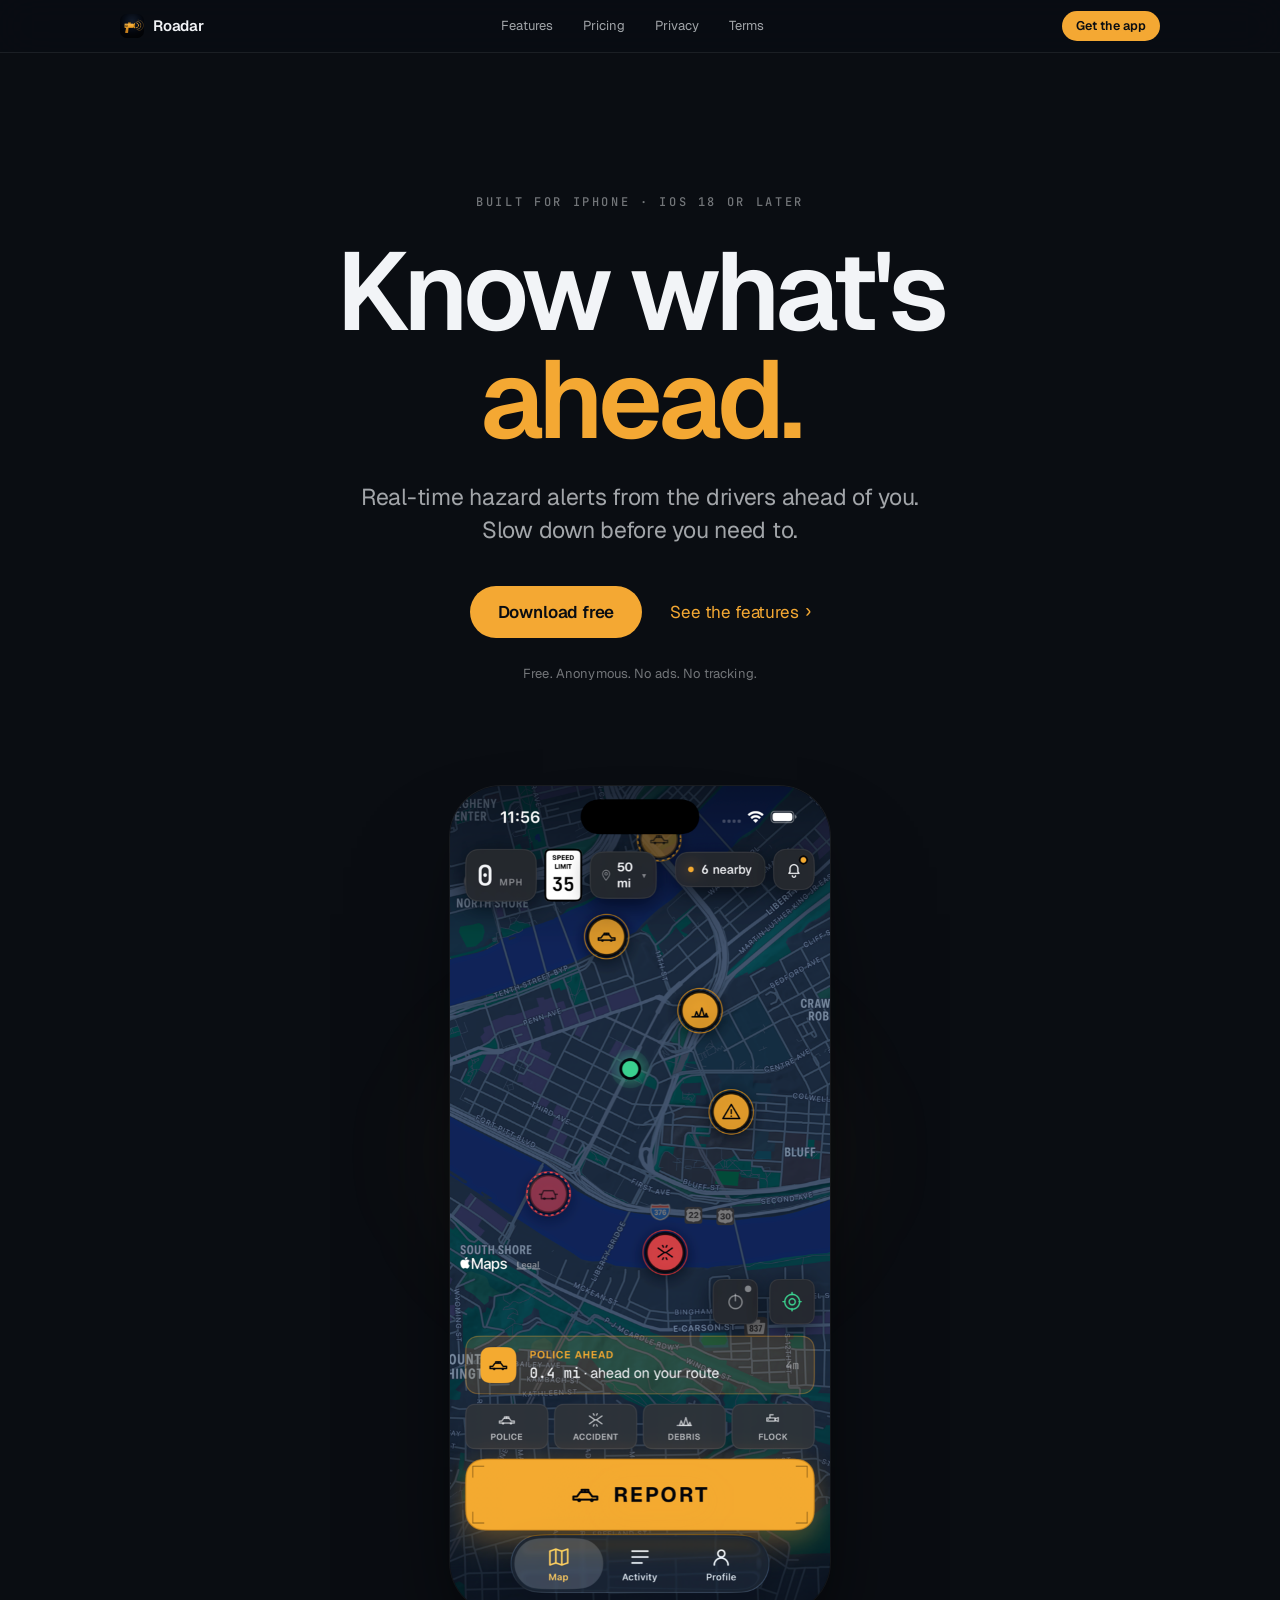
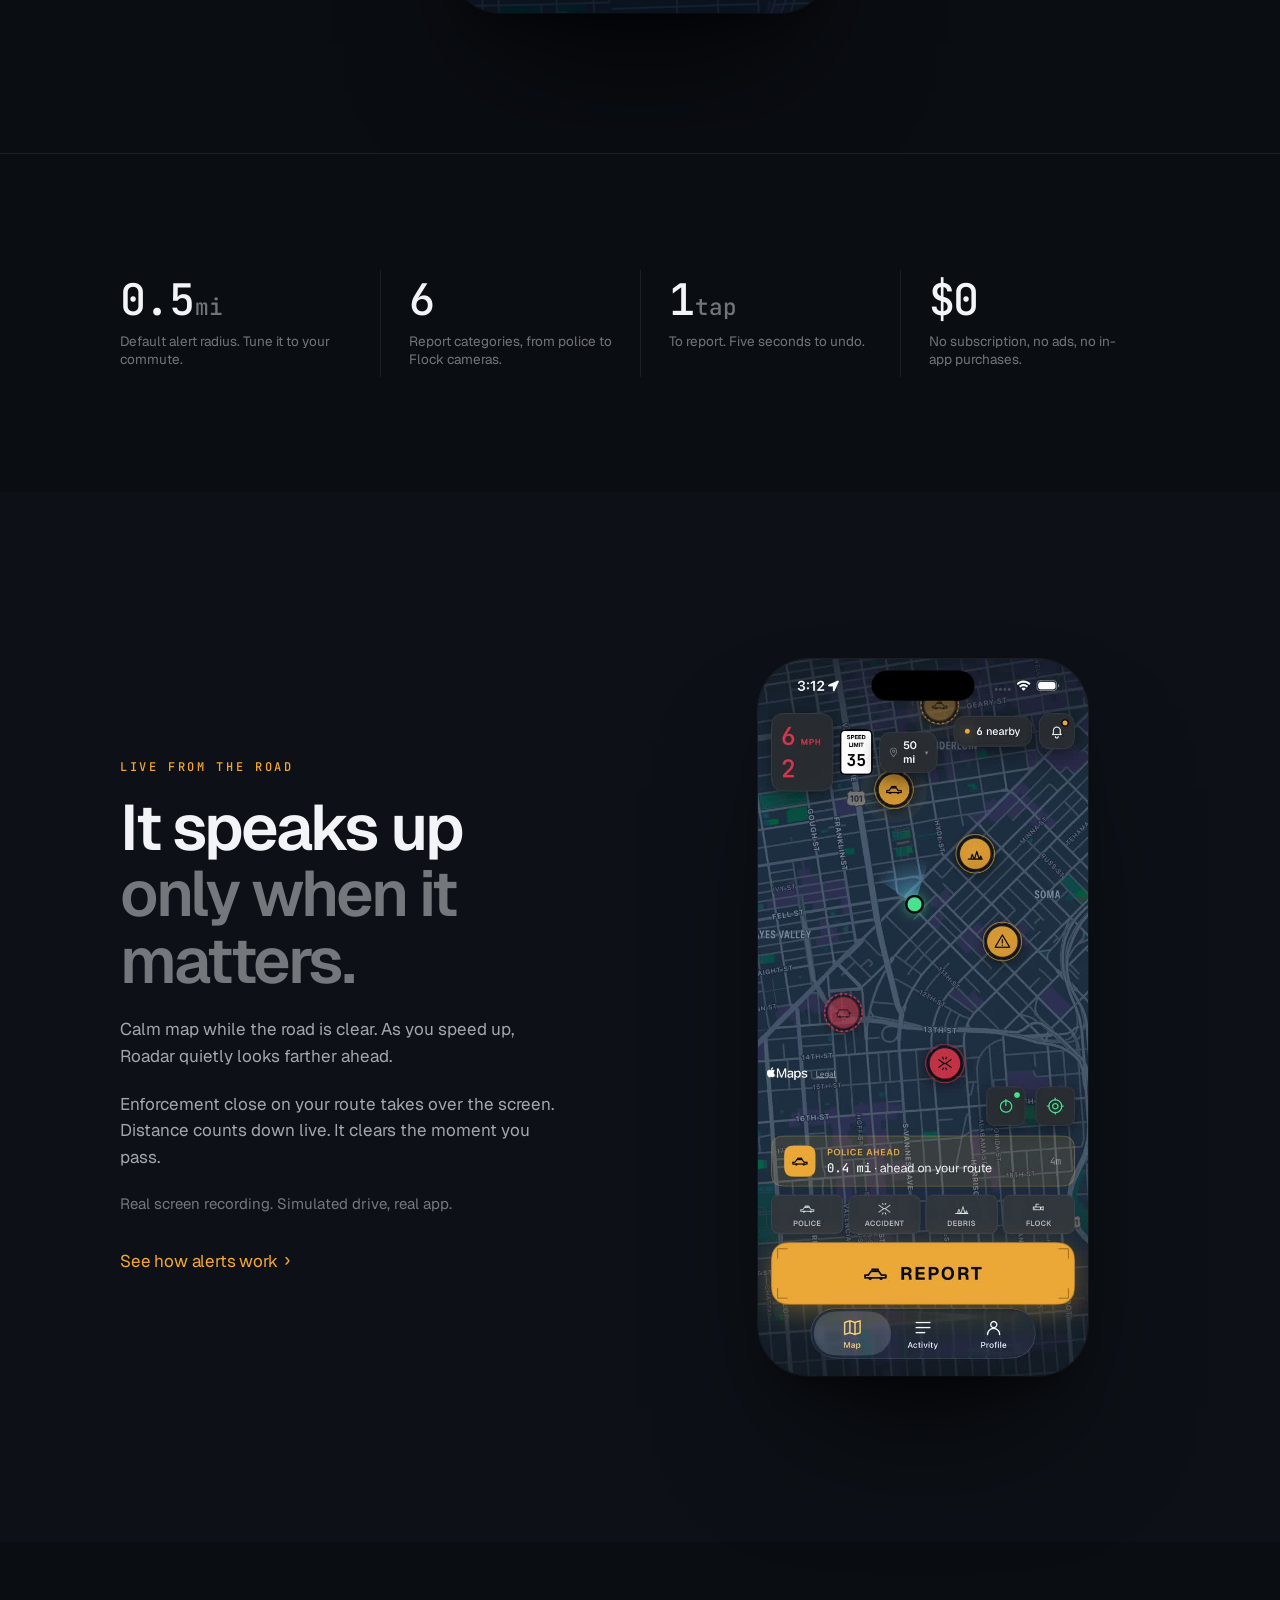
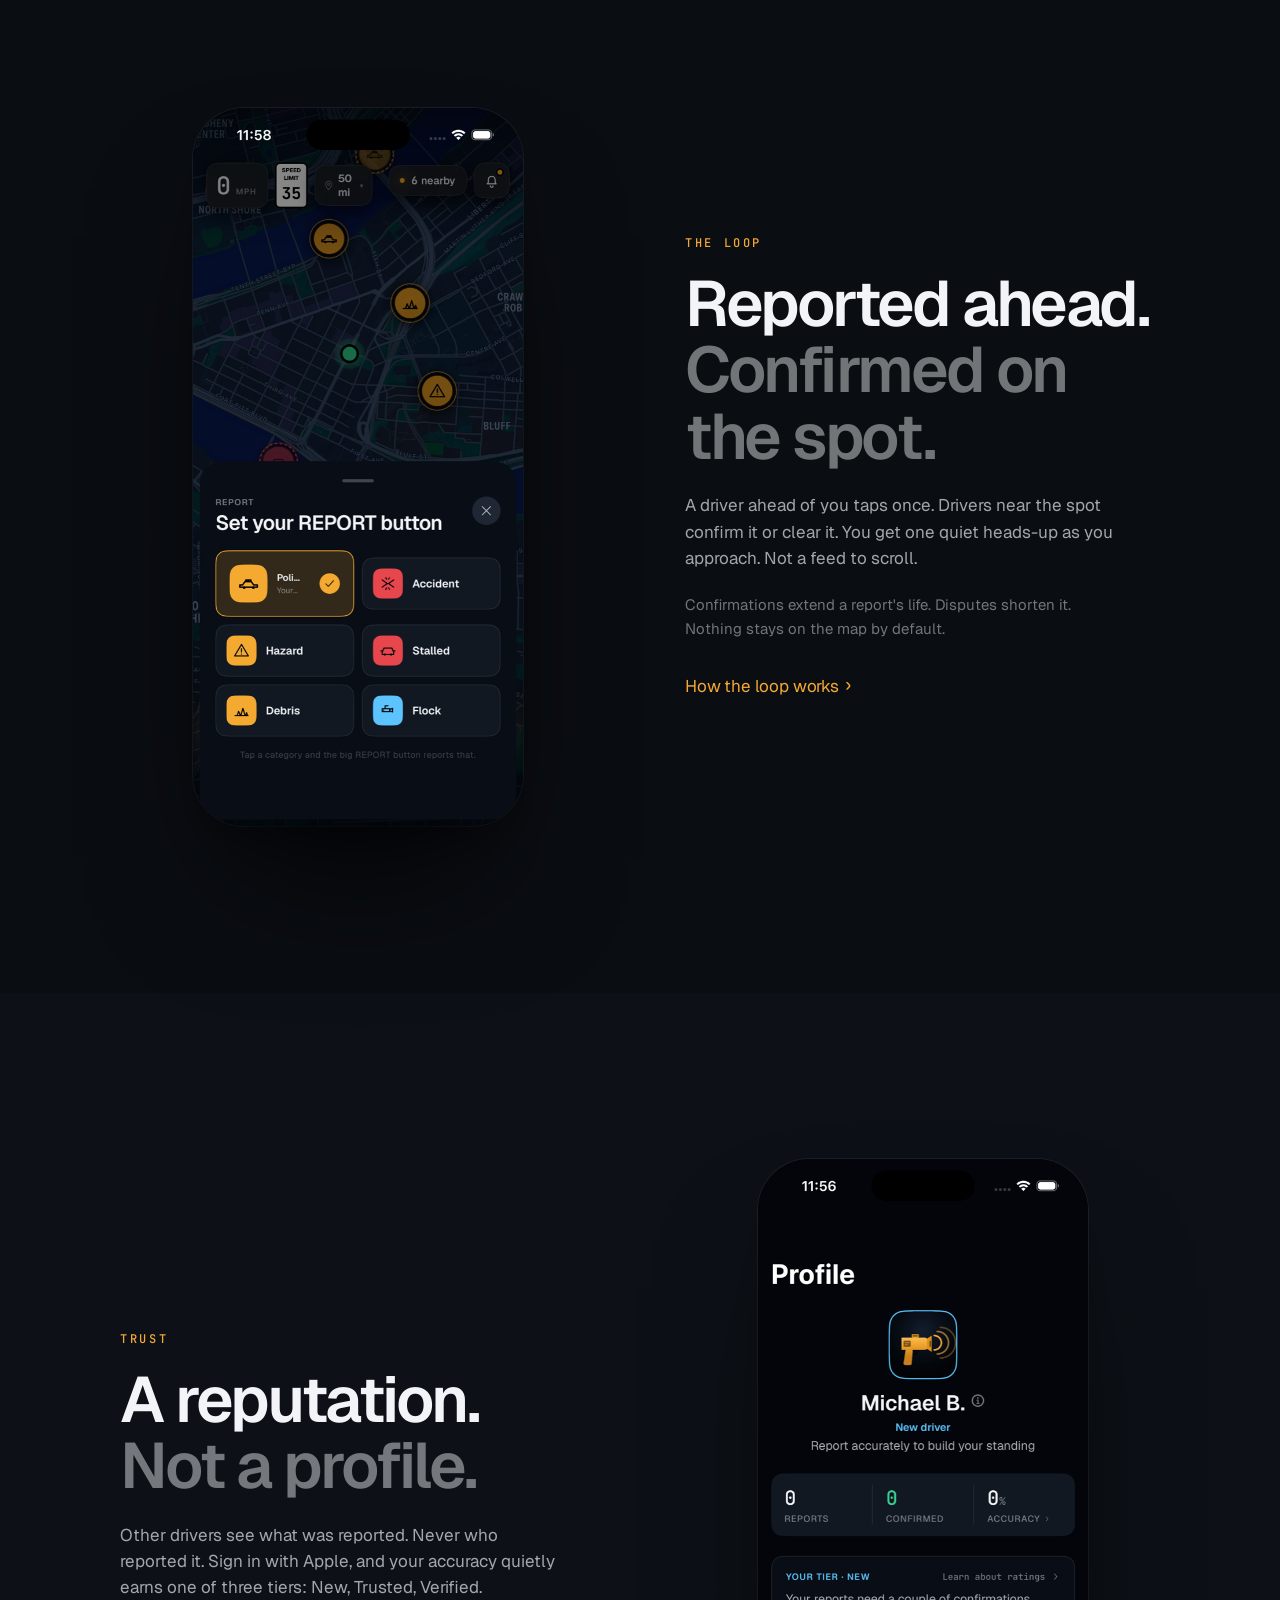
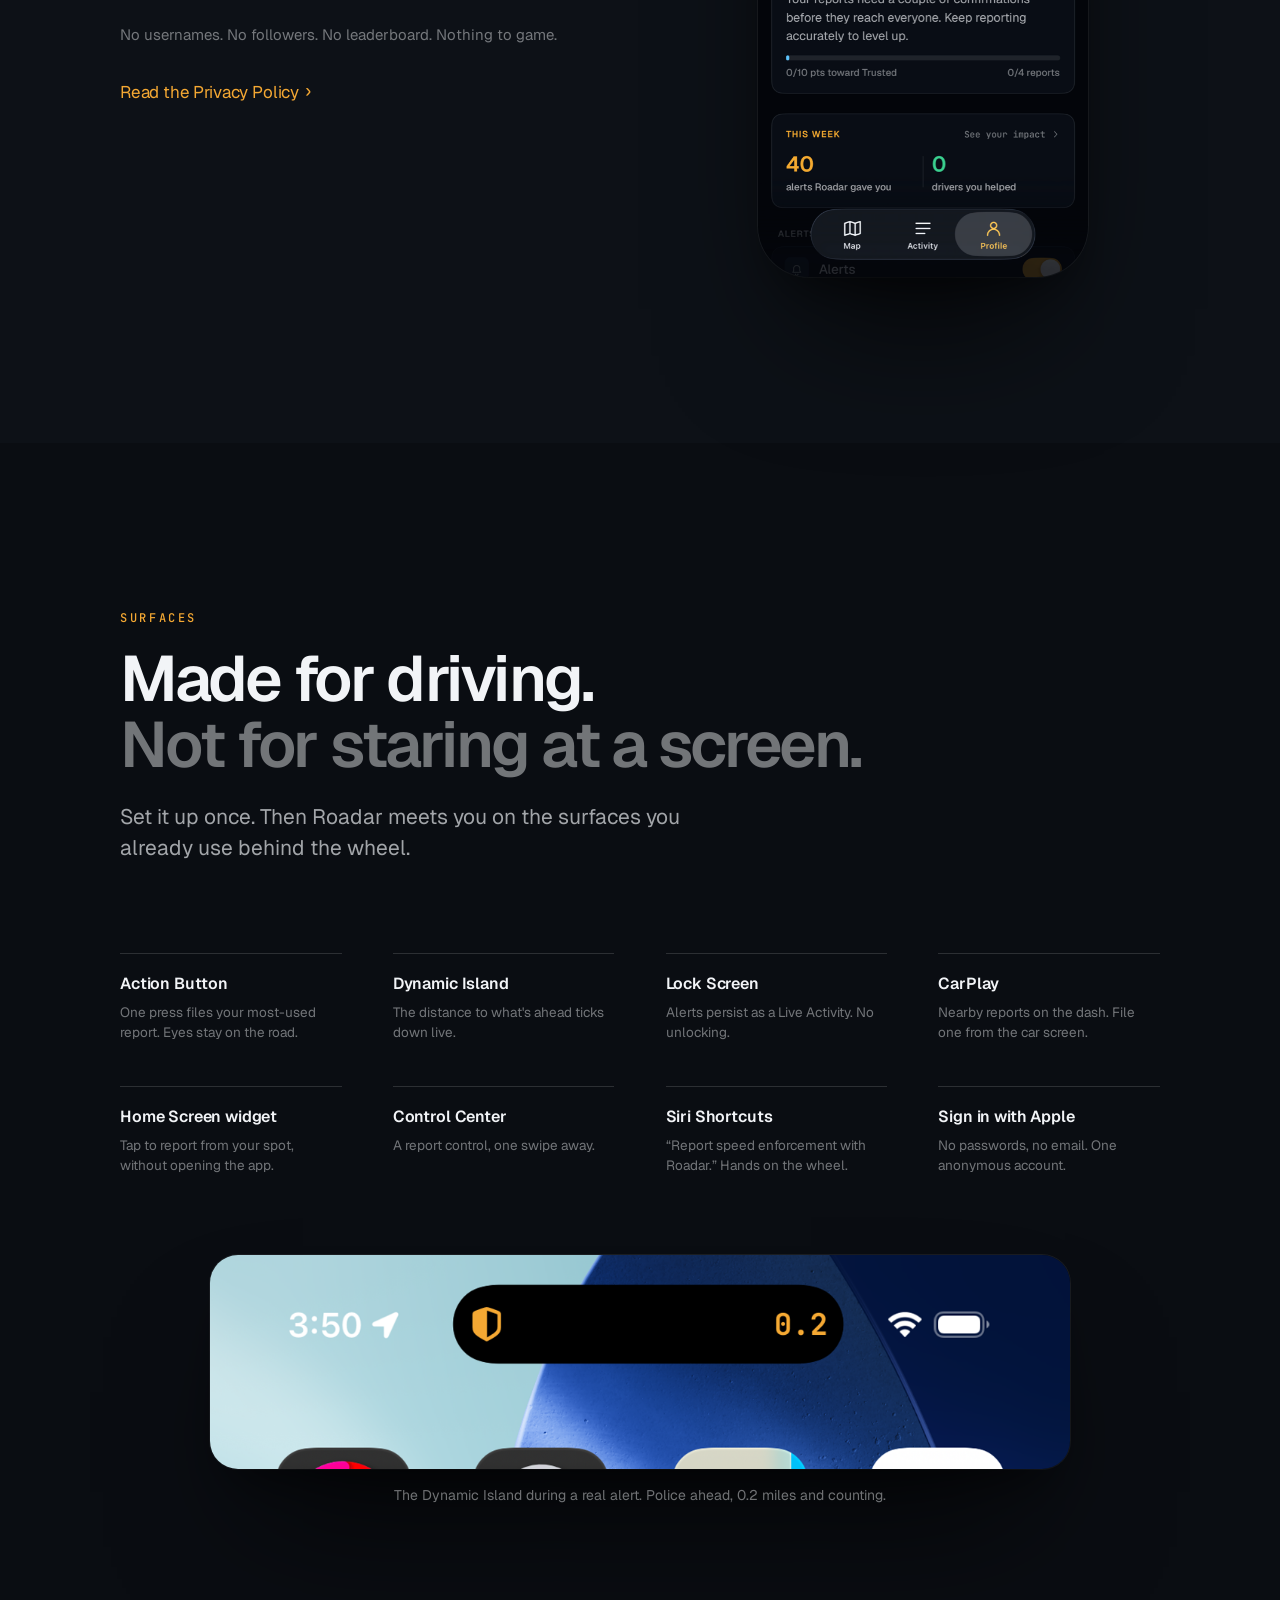
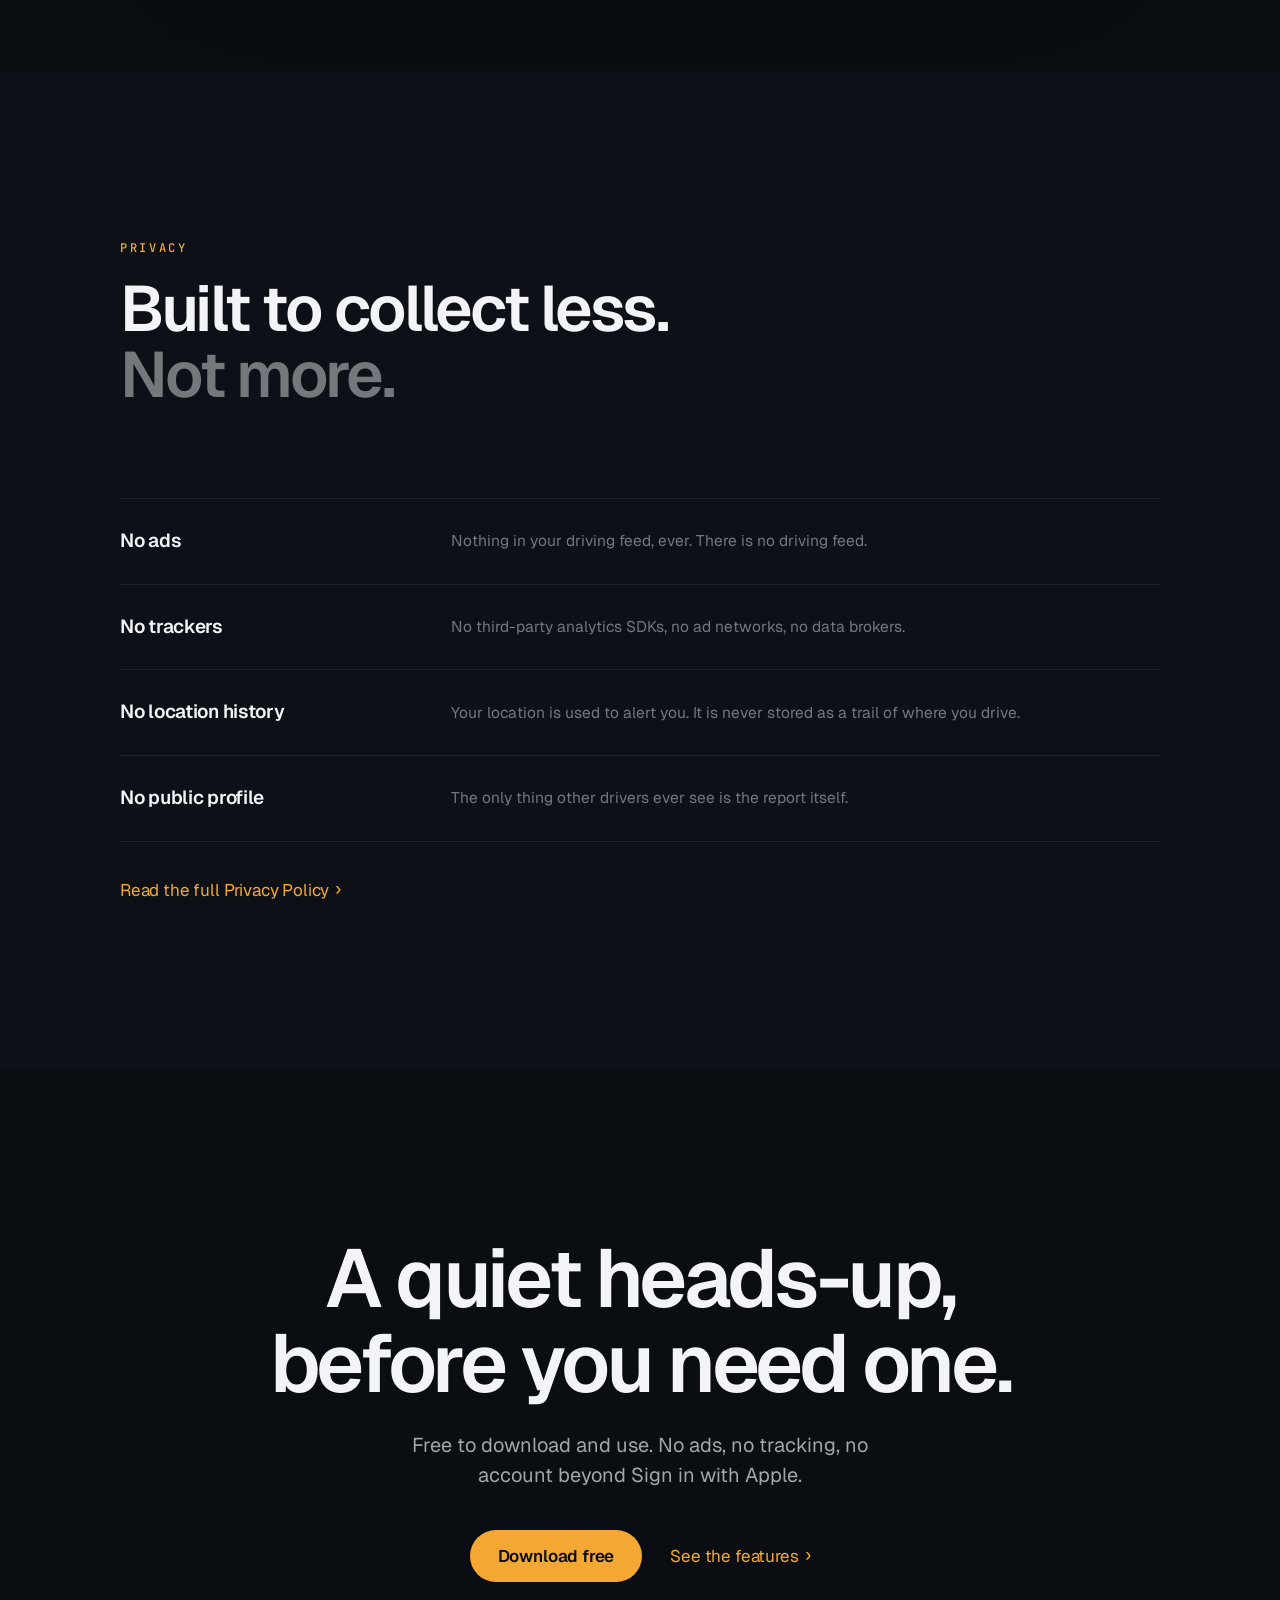
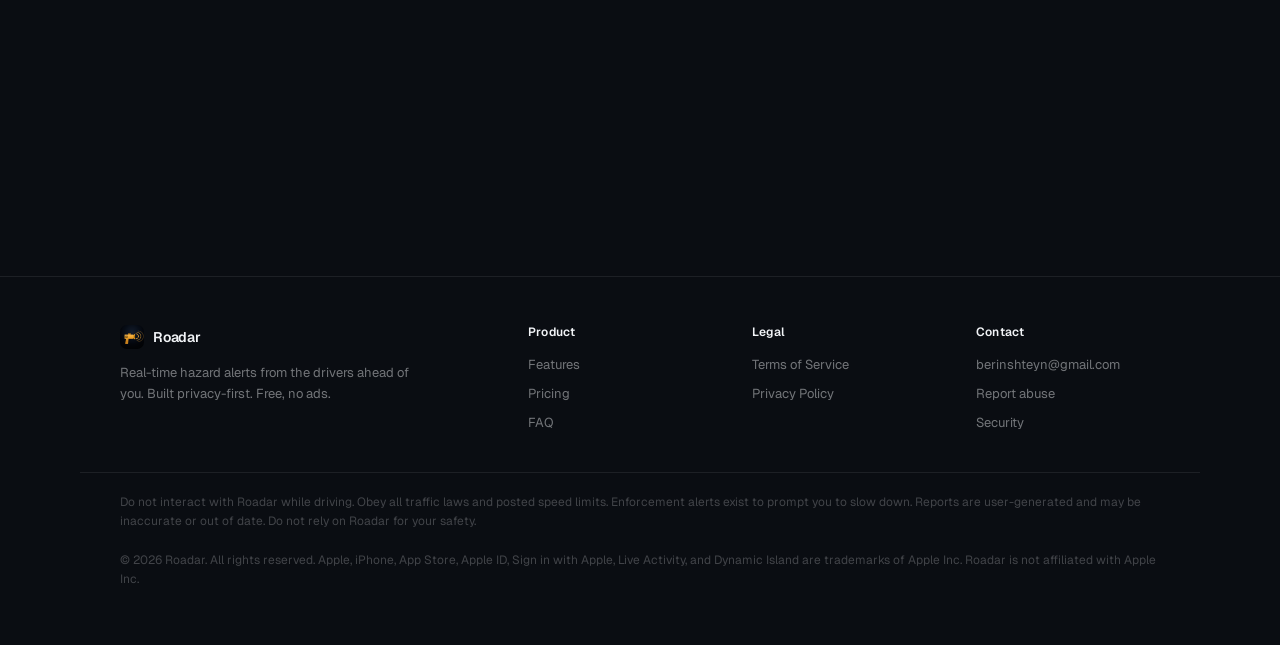
==== index.html @ 7a5b9b89 "Cache-bust stylesheet on deploy" ====
<!DOCTYPE html>
<html lang="en">
<head>
<meta charset="UTF-8">
<meta name="viewport" content="width=device-width, initial-scale=1, viewport-fit=cover">
<meta name="theme-color" content="#0A0D12">
<meta name="description" content="Roadar. Real-time hazard alerts from the drivers ahead of you - police, accidents, hazards, and Flock cameras. Free, anonymous, ad-free. Built for iPhone.">
<meta property="og:title" content="Roadar. Know what's ahead.">
<meta property="og:description" content="Free, real-time hazard alerts from the drivers ahead of you.">
<meta property="og:type" content="website">
<title>Roadar. Know what's ahead.</title>

<link rel="icon" type="image/png" href="images/app-icon.png">
<link rel="preconnect" href="https://fonts.googleapis.com">
<link rel="preconnect" href="https://fonts.gstatic.com" crossorigin>
<link href="https://fonts.googleapis.com/css2?family=Geist:wght@400;500;600;700&family=JetBrains+Mono:wght@400;500;600&display=swap" rel="stylesheet">
<link rel="stylesheet" href="styles.css?v=3">
<script src="app.js"></script>
</head>
<body>

<!-- ===== Nav ===== -->
<nav class="nav" aria-label="Primary">
  <div class="nav-inner">
    <a href="index.html" class="brand" aria-label="Roadar home">
      <span class="brand-mark" aria-hidden="true">
        <img src="images/app-icon.png" alt="Roadar" class="brand-img">
      </span>
      <span class="brand-name">Roadar</span>
    </a>
    <ul class="nav-mid">
      <li><a href="features.html">Features</a></li>
      <li><a href="pricing.html">Pricing</a></li>
      <li><a href="privacy.html">Privacy</a></li>
      <li><a href="terms.html">Terms</a></li>
    </ul>
    <a class="nav-cta" href="pricing.html">Get the app</a>
  </div>
</nav>

<!-- ===== Hero ===== -->
<header class="hero">
  <div class="container">
    <p class="hero-eyebrow">Built for iPhone &middot; iOS 18 or later</p>
    <h1>Know what's<br><span class="accent">ahead.</span></h1>
    <p class="lead">Real-time hazard alerts from the drivers ahead of you. Slow down before you need to.</p>
    <div class="hero-cta">
      <a class="btn btn-primary" href="pricing.html">Download free</a>
      <a class="link-more" href="features.html">See the features</a>
    </div>
    <p class="hero-foot">Free. Anonymous. No ads. No tracking.</p>
  </div>

  <div class="hero-stage">
    <figure class="shot-frame fade-up" style="margin: 0;">
      <img src="images/shot-map.png" width="570" height="1240" alt="Roadar map with live police, accident, debris, and Flock-camera alerts and the REPORT button" fetchpriority="high">
    </figure>
  </div>
</header>

<hr class="hairline">

<!-- ===== Numbers ===== -->
<section class="tile-tight">
  <div class="container">
    <div class="stats fade-up">
      <div class="stat">
        <div class="value">0.5<span class="unit">mi</span></div>
        <div class="label">Default alert radius. Tune it to your commute.</div>
      </div>
      <div class="stat">
        <div class="value">6</div>
        <div class="label">Report categories, from police to Flock cameras.</div>
      </div>
      <div class="stat">
        <div class="value">1<span class="unit">tap</span></div>
        <div class="label">To report. Five seconds to undo.</div>
      </div>
      <div class="stat">
        <div class="value">$0</div>
        <div class="label">No subscription, no ads, no in-app purchases.</div>
      </div>
    </div>
  </div>
</section>

<!-- ===== The takeover, live ===== -->
<section class="tile tile-alt">
  <div class="container">
    <div class="feature-row">
      <div class="feature-copy fade-up">
        <span class="kicker">Live from the road</span>
        <h2>It speaks up<br><span class="dim">only when it matters.</span></h2>
        <p>Calm map while the road is clear. As you speed up, Roadar quietly looks farther ahead.</p>
        <p>Enforcement close on your route takes over the screen. Distance counts down live. It clears the moment you pass.</p>
        <p class="dim" style="font-size: 15px;">Real screen recording. Simulated drive, real app.</p>
        <a class="link-more" href="features.html">See how alerts work</a>
      </div>
      <div class="feature-visual fade-up">
        <figure class="shot-frame" style="margin: 0;">
          <video src="images/drive-loop.mp4" poster="images/drive-poster.jpg" width="602" height="1308" autoplay muted loop playsinline aria-label="Screen recording of Roadar during a drive: the map is calm, then a full-screen police alert appears and counts down from 0.4 miles to 400 feet"></video>
        </figure>
      </div>
    </div>
  </div>
</section>

<!-- ===== Report loop ===== -->
<section class="tile">
  <div class="container">
    <div class="feature-row flip">
      <div class="feature-copy fade-up">
        <span class="kicker">The loop</span>
        <h2>Reported ahead.<br><span class="dim">Confirmed on the spot.</span></h2>
        <p>A driver ahead of you taps once. Drivers near the spot confirm it or clear it. You get one quiet heads-up as you approach. Not a feed to scroll.</p>
        <p class="dim" style="font-size: 15px;">Confirmations extend a report's life. Disputes shorten it. Nothing stays on the map by default.</p>
        <a class="link-more" href="features.html">How the loop works</a>
      </div>
      <div class="feature-visual fade-up">
        <figure class="shot-frame" style="margin: 0;">
          <img src="images/shot-report.png" width="570" height="1240" loading="lazy" alt="Roadar report sheet with police, accident, hazard, stalled, debris, and Flock-camera categories">
        </figure>
      </div>
    </div>
  </div>
</section>

<!-- ===== Anonymous reputation ===== -->
<section class="tile tile-alt">
  <div class="container">
    <div class="feature-row">
      <div class="feature-copy fade-up">
        <span class="kicker">Trust</span>
        <h2>A reputation.<br><span class="dim">Not a profile.</span></h2>
        <p>Other drivers see what was reported. Never who reported it. Sign in with Apple, and your accuracy quietly earns one of three tiers: New, Trusted, Verified.</p>
        <p class="dim" style="font-size: 15px;">No usernames. No followers. No leaderboard. Nothing to game.</p>
        <a class="link-more" href="privacy.html">Read the Privacy Policy</a>
      </div>
      <div class="feature-visual fade-up">
        <figure class="shot-frame" style="margin: 0;">
          <img src="images/shot-profile.png" width="570" height="1240" loading="lazy" alt="Roadar profile showing an anonymous reputation tier and a weekly alerts summary">
        </figure>
      </div>
    </div>
  </div>
</section>

<!-- ===== Surfaces ===== -->
<section class="tile">
  <div class="container">
    <div class="sec-head fade-up">
      <span class="kicker">Surfaces</span>
      <h2>Made for driving.<br><span class="dim">Not for staring at a screen.</span></h2>
      <p>Set it up once. Then Roadar meets you on the surfaces you already use behind the wheel.</p>
    </div>
    <div class="spec-grid fade-up">
      <div class="spec">
        <div class="spec-name">Action Button</div>
        <p>One press files your most-used report. Eyes stay on the road.</p>
      </div>
      <div class="spec">
        <div class="spec-name">Dynamic Island</div>
        <p>The distance to what's ahead ticks down live.</p>
      </div>
      <div class="spec">
        <div class="spec-name">Lock Screen</div>
        <p>Alerts persist as a Live Activity. No unlocking.</p>
      </div>
      <div class="spec">
        <div class="spec-name">CarPlay</div>
        <p>Nearby reports on the dash. File one from the car screen.</p>
      </div>
      <div class="spec">
        <div class="spec-name">Home Screen widget</div>
        <p>Tap to report from your spot, without opening the app.</p>
      </div>
      <div class="spec">
        <div class="spec-name">Control Center</div>
        <p>A report control, one swipe away.</p>
      </div>
      <div class="spec">
        <div class="spec-name">Siri Shortcuts</div>
        <p>&ldquo;Report speed enforcement with Roadar.&rdquo; Hands on the wheel.</p>
      </div>
      <div class="spec">
        <div class="spec-name">Sign in with Apple</div>
        <p>No passwords, no email. One anonymous account.</p>
      </div>
    </div>

    <figure class="di-figure fade-up">
      <img src="images/di-strip.png" width="1140" height="284" loading="lazy" alt="The Dynamic Island during a real Roadar alert: a police icon on the left and 0.2 miles on the right">
      <figcaption>The Dynamic Island during a real alert. Police ahead, 0.2 miles and counting.</figcaption>
    </figure>
  </div>
</section>

<!-- ===== Privacy ===== -->
<section class="tile tile-alt">
  <div class="container">
    <div class="sec-head fade-up">
      <span class="kicker">Privacy</span>
      <h2>Built to collect less.<br><span class="dim">Not more.</span></h2>
    </div>
    <div class="statement-list fade-up">
      <div class="statement">
        <h4>No ads</h4>
        <p>Nothing in your driving feed, ever. There is no driving feed.</p>
      </div>
      <div class="statement">
        <h4>No trackers</h4>
        <p>No third-party analytics SDKs, no ad networks, no data brokers.</p>
      </div>
      <div class="statement">
        <h4>No location history</h4>
        <p>Your location is used to alert you. It is never stored as a trail of where you drive.</p>
      </div>
      <div class="statement">
        <h4>No public profile</h4>
        <p>The only thing other drivers ever see is the report itself.</p>
      </div>
    </div>
    <p class="fade-up" style="margin-top: 36px;"><a class="link-more" href="privacy.html">Read the full Privacy Policy</a></p>
  </div>
</section>

<!-- ===== Final CTA ===== -->
<section class="tile">
  <div class="cta-final fade-up">
    <h2>A quiet heads-up,<br>before you need one.</h2>
    <p>Free to download and use. No ads, no tracking, no account beyond Sign in with Apple.</p>
    <div class="ctas">
      <a class="btn btn-primary" href="pricing.html">Download free</a>
      <a class="link-more" href="features.html">See the features</a>
    </div>
  </div>
</section>

<!-- ===== Footer ===== -->
<footer class="footer">
  <div class="footer-inner">
    <div>
      <div class="brand">
        <span class="brand-mark" aria-hidden="true">
          <img src="images/app-icon.png" alt="Roadar" class="brand-img">
        </span>
        <span>Roadar</span>
      </div>
      <p class="blurb">Real-time hazard alerts from the drivers ahead of you. Built privacy-first. Free, no ads.</p>
    </div>
    <div>
      <h4>Product</h4>
      <ul>
        <li><a href="features.html">Features</a></li>
        <li><a href="pricing.html">Pricing</a></li>
        <li><a href="pricing.html#faq">FAQ</a></li>
      </ul>
    </div>
    <div>
      <h4>Legal</h4>
      <ul>
        <li><a href="terms.html">Terms of Service</a></li>
        <li><a href="privacy.html">Privacy Policy</a></li>
      </ul>
    </div>
    <div>
      <h4>Contact</h4>
      <ul>
        <li><a href="mailto:berinshteyn@gmail.com">berinshteyn@gmail.com</a></li>
        <li><a href="mailto:berinshteyn@gmail.com">Report abuse</a></li>
        <li><a href="mailto:berinshteyn@gmail.com">Security</a></li>
      </ul>
    </div>
  </div>
  <div class="copy">
    Do not interact with Roadar while driving. Obey all traffic laws and posted speed limits. Enforcement alerts exist to prompt you to slow down. Reports are user-generated and may be inaccurate or out of date. Do not rely on Roadar for your safety.<br><br>
    &copy; 2026 Roadar. All rights reserved. Apple, iPhone, App Store, Apple ID, Sign in with Apple, Live Activity, and Dynamic Island are trademarks of Apple Inc. Roadar is not affiliated with Apple Inc.
  </div>
</footer>

</body>
</html>
---- styles.css ----
/*
  Roadar — marketing site
  Tokens mirrored from the app's DesignSystem/Theme.swift.

  Design language: typography-first, gallery rhythm. One canvas, one accent.
  Hairlines instead of card borders. Big quiet statements, generous air,
  real screenshots on a pedestal. The amber is reserved for the moments
  that matter — exactly like the app.
*/

:root {
  --bg:        #0A0D12;   /* canvas (Palette.bg) */
  --bg-tile:   #0D1117;   /* alternating gallery tile */
  --bg-elev:   #11151C;   /* raised surface (Palette.bgElev1) */
  --bg-elev-2: #181E27;

  --ink:       #F2F4F7;
  --ink-2:     rgba(242, 244, 247, 0.66);
  --ink-3:     rgba(242, 244, 247, 0.45);
  --ink-4:     rgba(242, 244, 247, 0.24);
  --ink-inv:   #0A0D12;

  --hairline:        rgba(255, 255, 255, 0.08);
  --hairline-strong: rgba(255, 255, 255, 0.14);

  --amber:      #F4A833;
  --amber-2:    #FFB94A;
  --amber-deep: #C28122;

  --safe:   #3DCF8E;
  --hazard: #E5484D;
  --info:   #5DC2FF;

  --max-w:        1120px;
  --max-w-text:    720px;
  --gutter: clamp(22px, 5vw, 40px);

  --shadow-shot: 0 80px 140px -48px rgba(0, 0, 0, 0.85), 0 24px 48px -24px rgba(0, 0, 0, 0.6);

  --ease-out: cubic-bezier(0.25, 0.1, 0.25, 1);
}

* { box-sizing: border-box; }
*::selection { background: var(--amber); color: var(--ink-inv); }

html { scroll-behavior: smooth; scroll-padding-top: 72px; }

html, body {
  margin: 0;
  padding: 0;
  background: var(--bg);
  color: var(--ink);
  font-family: 'Geist', -apple-system, BlinkMacSystemFont, 'Segoe UI', Helvetica, Arial, sans-serif;
  font-size: 17px;
  line-height: 1.47;
  -webkit-font-smoothing: antialiased;
  text-rendering: optimizeLegibility;
  overflow-x: hidden;
}

a { color: inherit; text-decoration: none; }
img, svg { display: block; max-width: 100%; }

/* ---------- Type ---------- */

h1, h2, h3, h4 {
  font-weight: 600;
  color: var(--ink);
  margin: 0;
  text-wrap: balance;
}

h1 {
  font-size: clamp(48px, 8.6vw, 112px);
  line-height: 0.98;
  letter-spacing: -0.045em;
}

h2 {
  font-size: clamp(34px, 5vw, 64px);
  line-height: 1.04;
  letter-spacing: -0.038em;
}

h3 {
  font-size: clamp(24px, 2.6vw, 34px);
  line-height: 1.12;
  letter-spacing: -0.025em;
}

h4 { font-size: 17px; line-height: 1.3; letter-spacing: -0.01em; }

p { margin: 0; color: var(--ink-2); }

/* The signature move: bright statement, dim continuation. */
.dim    { color: var(--ink-3); }
.amber-text { color: var(--amber); }

.mono {
  font-family: 'JetBrains Mono', ui-monospace, SFMono-Regular, Menlo, monospace;
}

/* Small instrument label — used once per section at most. */
.kicker {
  display: block;
  font-family: 'JetBrains Mono', ui-monospace, monospace;
  font-size: 12px;
  font-weight: 500;
  letter-spacing: 0.22em;
  text-transform: uppercase;
  color: var(--amber);
}

.lead {
  font-size: clamp(18px, 2vw, 23px);
  line-height: 1.42;
  letter-spacing: -0.012em;
  color: var(--ink-2);
}

/* Neutralized legacy helpers (older markup may still carry these). */
.eyebrow-pill { display: none; }
.gradient-text { color: var(--ink); }
.caps {
  font-family: 'JetBrains Mono', monospace;
  font-size: 11px; font-weight: 500;
  letter-spacing: 0.18em; text-transform: uppercase;
  color: var(--ink-3);
}

/* ---------- Layout ---------- */

.container {
  width: 100%;
  max-width: var(--max-w);
  margin: 0 auto;
  padding: 0 var(--gutter);
}

.container-text { max-width: calc(var(--max-w-text) + 2 * 40px); margin: 0 auto; padding: 0 var(--gutter); }

/* Gallery tiles: one idea per tile, alternating canvas. */
.tile       { padding: clamp(110px, 13vw, 190px) 0; }
.tile-tight { padding: clamp(72px, 9vw, 130px) 0; }
.tile-alt   { background: var(--bg-tile); }

.hairline {
  border: 0; margin: 0; height: 1px;
  background: var(--hairline);
}

/* ---------- Reveal ---------- */

html.js .fade-up {
  opacity: 0;
  transform: translateY(16px);
  transition: opacity 0.9s var(--ease-out), transform 0.9s var(--ease-out);
  will-change: opacity, transform;
}
html.js .fade-up.is-visible { opacity: 1; transform: none; }
@media (prefers-reduced-motion: reduce) {
  html.js .fade-up { opacity: 1 !important; transform: none !important; transition: none !important; }
}

/* ---------- Nav ---------- */

.nav {
  position: sticky;
  top: 0;
  z-index: 50;
  backdrop-filter: blur(20px) saturate(180%);
  -webkit-backdrop-filter: blur(20px) saturate(180%);
  background: rgba(10, 13, 18, 0.78);
  border-bottom: 1px solid var(--hairline);
}

.nav-inner {
  max-width: var(--max-w);
  margin: 0 auto;
  padding: 0 var(--gutter);
  height: 52px;
  display: flex;
  align-items: center;
  justify-content: space-between;
  gap: 16px;
}

.brand {
  display: inline-flex;
  align-items: center;
  gap: 9px;
  font-weight: 600;
  letter-spacing: -0.015em;
  font-size: 15px;
  color: var(--ink);
}

.brand-mark {
  width: 24px; height: 24px;
  border-radius: 7px;
  overflow: hidden;
  display: grid; place-items: center;
}
.brand-mark .brand-img { width: 100%; height: 100%; object-fit: cover; }

.nav-mid {
  display: flex;
  align-items: center;
  gap: 30px;
  margin: 0; padding: 0;
  list-style: none;
  font-size: 13px;
  color: var(--ink-2);
}
.nav-mid a {
  transition: color 0.15s ease;
  display: inline-block;
  padding: 12px 6px;       /* touch target; nav row absorbs the padding */
  margin: -12px -6px;
}
.nav-mid a:hover { color: var(--ink); }

.nav-cta {
  display: inline-flex;
  align-items: center;
  gap: 5px;
  height: 30px;
  padding: 0 14px;
  background: var(--amber);
  color: var(--ink-inv);
  border-radius: 980px;
  font-weight: 600;
  font-size: 12.5px;
  transition: background 0.15s ease;
}
.nav-cta:hover { background: var(--amber-2); }
.nav-cta svg { display: none; }

@media (max-width: 720px) { .nav-mid { display: none; } }

/* ---------- Buttons & links ---------- */

.btn {
  display: inline-flex;
  align-items: center;
  justify-content: center;
  gap: 8px;
  height: 52px;
  padding: 0 28px;
  border-radius: 980px;
  font-weight: 500;
  font-size: 17px;
  letter-spacing: -0.01em;
  border: 0;
  cursor: pointer;
  transition: background 0.18s ease, color 0.18s ease;
  font-family: inherit;
  text-align: center;
}

.btn-primary { background: var(--amber); color: var(--ink-inv); font-weight: 600; }
.btn-primary:hover { background: var(--amber-2); }
.btn-primary .arrow { display: none; }

.btn-secondary,
.btn-ghost {
  background: transparent;
  color: var(--amber);
  padding: 0 8px;
}
.btn-secondary::after,
.btn-ghost::after,
.link-more::after {
  content: '›';
  font-size: 1.1em;
  line-height: 1;
  transform: translateY(-1px);
  transition: transform 0.18s ease;
}
.btn-secondary:hover::after,
.btn-ghost:hover::after,
.link-more:hover::after { transform: translateY(-1px) translateX(2px); }
.btn-secondary svg, .btn-ghost svg { display: none; }

.link-more {
  display: inline-flex;
  align-items: center;
  gap: 6px;
  color: var(--amber);
  font-size: 17px;
  letter-spacing: -0.01em;
  /* 44px-tall touch target without moving the layout */
  padding: 10px 4px;
  margin: -10px -4px;
}

/* ---------- Hero (home) ---------- */

.hero {
  position: relative;
  padding: clamp(84px, 11vw, 150px) 0 0;
  text-align: center;
  overflow: hidden;
}

.hero-eyebrow {
  font-family: 'JetBrains Mono', monospace;
  font-size: 12px;
  font-weight: 500;
  letter-spacing: 0.22em;
  text-transform: uppercase;
  color: var(--ink-3);
}

.hero h1 { margin-top: 26px; }
.hero h1 .accent { color: var(--amber); }

.hero .lead {
  max-width: 600px;
  margin: 28px auto 0;
}

.hero-cta {
  margin-top: 40px;
  display: flex;
  gap: 28px;
  align-items: center;
  justify-content: center;
  flex-wrap: wrap;
}

.hero-foot {
  margin-top: 26px;
  font-size: 13px;
  letter-spacing: 0.01em;
  color: var(--ink-3);
}

/* The product, on a pedestal. */
.hero-stage {
  position: relative;
  margin-top: clamp(64px, 8vw, 110px);
  display: grid;
  place-items: center;
  padding-bottom: clamp(96px, 11vw, 160px);
}
.hero-stage::before {
  content: '';
  position: absolute;
  top: 8%;
  width: min(720px, 86vw);
  height: 60%;
  background: radial-gradient(closest-side, rgba(244, 168, 51, 0.10), transparent 70%);
  filter: blur(48px);
  pointer-events: none;
}

.shot-frame {
  position: relative;
  border-radius: clamp(34px, 4vw, 52px);
  box-shadow: var(--shadow-shot), 0 0 0 1px rgba(255, 255, 255, 0.07);
  overflow: hidden;
}
.shot-frame img, .shot-frame video { width: 100%; height: auto; display: block; }

.hero-stage .shot-frame { width: clamp(280px, 34vw, 380px); }

/* ---------- Stat strip ---------- */

.stats {
  display: grid;
  grid-template-columns: repeat(4, 1fr);
  gap: 0;
}
.stats .stat {
  padding: 8px 28px;
  border-left: 1px solid var(--hairline);
}
.stats .stat:first-child { border-left: 0; padding-left: 0; }
.stats .value {
  font-family: 'JetBrains Mono', monospace;
  font-size: clamp(28px, 3.4vw, 44px);
  font-weight: 500;
  letter-spacing: -0.04em;
  color: var(--ink);
  line-height: 1;
}
.stats .value .unit { font-size: 0.52em; color: var(--ink-3); letter-spacing: 0; margin-left: 2px; }
.stats .label {
  margin-top: 10px;
  font-size: 13.5px;
  line-height: 1.4;
  color: var(--ink-3);
}

@media (max-width: 880px) {
  .stats { grid-template-columns: 1fr 1fr; row-gap: 40px; }
  .stats .stat:nth-child(odd) { border-left: 0; padding-left: 0; }
}

/* ---------- Editorial feature rows ---------- */

.feature-row {
  display: grid;
  grid-template-columns: 1fr 1fr;
  gap: clamp(48px, 7vw, 110px);
  align-items: center;
}
.feature-row.flip > .feature-copy { order: 2; }
.feature-row.flip > .feature-visual { order: 1; }

.feature-copy .kicker { margin-bottom: 18px; }
.feature-copy h2 { max-width: 480px; }
.feature-copy h3 { max-width: 440px; }
.feature-copy p {
  margin-top: 22px;
  max-width: 440px;
  font-size: 17px;
  line-height: 1.55;
}
.feature-copy .link-more { margin-top: 24px; }

.feature-visual { display: grid; place-items: center; }
.feature-visual .shot-frame { width: clamp(250px, 26vw, 330px); }

@media (max-width: 880px) {
  .feature-row { grid-template-columns: 1fr; gap: 48px; text-align: center; }
  .feature-row.flip > .feature-copy { order: 1; }
  .feature-row.flip > .feature-visual { order: 2; }
  .feature-copy h2, .feature-copy h3, .feature-copy p { margin-left: auto; margin-right: auto; }
}

/* Two feature rows stacked inside one tile. */
.feature-row + .feature-row { margin-top: clamp(80px, 11vw, 144px); }

/* ---------- Two-up phone gallery ---------- */

.duo {
  display: grid;
  grid-template-columns: 1fr 1fr;
  gap: clamp(32px, 5vw, 72px);
  max-width: 780px;
  margin: 0 auto;
}
.duo-item { margin: 0; }
.duo-item .shot-frame { width: 100%; }
.duo-item figcaption {
  margin-top: 18px;
  font-size: 14px;
  line-height: 1.55;
  color: var(--ink-3);
  text-align: center;
}
@media (max-width: 640px) {
  .duo { grid-template-columns: 1fr; max-width: 320px; }
}

/* Single centered phone with a caption. */
.solo {
  margin: clamp(48px, 7vw, 80px) auto 0;
  max-width: 320px;
}
.solo .shot-frame { width: 100%; }
.solo figcaption {
  margin-top: 18px;
  font-size: 14px;
  line-height: 1.55;
  color: var(--ink-3);
  text-align: center;
}

/* ---------- Dynamic Island strip (top-of-phone crop) ---------- */

.di-figure {
  margin: clamp(48px, 7vw, 80px) auto 0;
  max-width: 860px;
}
.di-figure img {
  width: 100%;
  height: auto;
  display: block;
  border-radius: clamp(18px, 2.6vw, 28px);
  box-shadow: var(--shadow-shot), 0 0 0 1px rgba(255, 255, 255, 0.07);
}
.di-figure figcaption {
  margin-top: 16px;
  font-size: 14px;
  line-height: 1.55;
  color: var(--ink-3);
  text-align: center;
}

/* ---------- Section heads ---------- */

.sec-head { max-width: 760px; margin-bottom: clamp(56px, 7vw, 96px); }
.sec-head.center { margin-left: auto; margin-right: auto; text-align: center; }
.sec-head .kicker { margin-bottom: 18px; }
.sec-head p {
  margin-top: 22px;
  font-size: clamp(17px, 1.8vw, 21px);
  line-height: 1.5;
  max-width: 620px;
}
.sec-head.center p { margin-left: auto; margin-right: auto; }

/* ---------- Spec list (surfaces, plain type on hairlines) ---------- */

.spec-grid {
  display: grid;
  grid-template-columns: repeat(4, 1fr);
  column-gap: clamp(28px, 4vw, 56px);
  row-gap: 44px;
}
@media (max-width: 980px) { .spec-grid { grid-template-columns: repeat(2, 1fr); } }
@media (max-width: 480px) { .spec-grid { grid-template-columns: 1fr; row-gap: 32px; } }

.spec {
  border-top: 1px solid var(--hairline-strong);
  padding-top: 18px;
}
.spec .spec-name {
  font-size: 16px;
  font-weight: 600;
  letter-spacing: -0.01em;
  color: var(--ink);
}
.spec p {
  margin-top: 6px;
  font-size: 13.5px;
  line-height: 1.5;
  color: var(--ink-3);
}

/* ---------- Statement list (privacy, principles) ---------- */

.statement-list { display: grid; }
.statement {
  display: grid;
  grid-template-columns: minmax(180px, 280px) 1fr;
  gap: clamp(24px, 4vw, 64px);
  padding: 30px 0;
  border-top: 1px solid var(--hairline);
}
.statement:last-child { border-bottom: 1px solid var(--hairline); }
.statement h4 { font-size: 19px; letter-spacing: -0.015em; }
.statement p { font-size: 15.5px; line-height: 1.55; color: var(--ink-3); align-self: center; }
@media (max-width: 720px) {
  .statement { grid-template-columns: 1fr; gap: 8px; }
}

/* ---------- Category table ---------- */

.cat-table { display: grid; }
.cat-line {
  display: grid;
  grid-template-columns: 14px minmax(150px, 240px) 1fr;
  align-items: baseline;
  gap: clamp(18px, 3vw, 40px);
  padding: 22px 0;
  border-top: 1px solid var(--hairline);
}
.cat-line:last-child { border-bottom: 1px solid var(--hairline); }
.cat-line .cat-dot {
  width: 9px; height: 9px;
  border-radius: 50%;
  align-self: center;
}
.cat-line .cat-name {
  font-size: 18px;
  font-weight: 600;
  letter-spacing: -0.015em;
  color: var(--ink);
}
.cat-line .cat-desc { font-size: 15px; color: var(--ink-3); line-height: 1.5; }
@media (max-width: 640px) {
  .cat-line { grid-template-columns: 14px 1fr; }
  .cat-line .cat-desc { grid-column: 2; }
}

/* ---------- Numbered steps, editorial ---------- */

.steps {
  display: grid;
  grid-template-columns: repeat(3, 1fr);
  gap: clamp(36px, 5vw, 72px);
}
@media (max-width: 880px) { .steps { grid-template-columns: 1fr; } }

.step { border-top: 1px solid var(--hairline-strong); padding-top: 22px; }
.step .step-num {
  font-family: 'JetBrains Mono', monospace;
  font-size: 13px;
  color: var(--amber);
  letter-spacing: 0.14em;
}
.step h3 { font-size: 21px; margin-top: 14px; letter-spacing: -0.02em; }
.step p { margin-top: 10px; font-size: 15px; line-height: 1.55; color: var(--ink-3); }

/* ---------- Live Activity strips (real iOS artifacts, no card chrome) ---------- */

.la-stack { display: grid; gap: 14px; width: min(440px, 100%); }
.la-strip {
  background: #000;
  border-radius: 26px;
  padding: 14px 18px;
  display: flex;
  align-items: center;
  gap: 14px;
  box-shadow: 0 24px 60px -24px rgba(0, 0, 0, 0.7);
}
.la-strip .la-ic {
  width: 38px; height: 38px;
  border-radius: 11px;
  background: var(--amber);
  display: grid; place-items: center;
  color: var(--ink-inv);
  flex-shrink: 0;
}
.la-strip .la-tx { display: flex; flex-direction: column; gap: 3px; line-height: 1.2; flex: 1; min-width: 0; }
.la-strip .l-title { font-size: 14px; color: var(--ink); font-weight: 600; letter-spacing: -0.01em; }
.la-strip .l-sub   { font-size: 12px; color: var(--ink-3); }
.la-strip .l-sub .miles { color: var(--amber); font-family: 'JetBrains Mono', monospace; }
.la-strip .la-bar { width: 56px; height: 5px; border-radius: 3px; background: rgba(244, 168, 51, 0.18); overflow: hidden; position: relative; flex-shrink: 0; }
.la-strip .la-bar::after { content: ''; position: absolute; inset: 0; width: 70%; border-radius: 3px; background: var(--amber); }

/* ---------- Quiet visuals (reputation rows, radius ring, undo) ---------- */

.quiet-visual { width: min(440px, 100%); }

.tier-rows { display: grid; }
.tier-row {
  display: grid;
  grid-template-columns: 12px 1fr auto;
  align-items: center;
  gap: 16px;
  padding: 18px 4px;
  border-top: 1px solid var(--hairline);
}
.tier-row:last-child { border-bottom: 1px solid var(--hairline); }
.tier-row .tier-dot { width: 8px; height: 8px; border-radius: 50%; background: var(--ink-4); }
.tier-row.active .tier-dot { background: var(--amber); }
.tier-row .tier-name { font-size: 16px; font-weight: 600; color: var(--ink-2); letter-spacing: -0.01em; }
.tier-row.active .tier-name { color: var(--ink); }
.tier-row .tier-meta { font-family: 'JetBrains Mono', monospace; font-size: 12px; color: var(--ink-3); }

.radius-ring { display: grid; place-items: center; }
.radius-ring svg { width: min(380px, 80vw); height: auto; }

.undo-pill {
  display: inline-flex;
  align-items: center;
  gap: 14px;
  padding: 16px 22px;
  background: var(--bg-elev);
  border-radius: 980px;
  box-shadow: 0 24px 60px -24px rgba(0, 0, 0, 0.7), 0 0 0 1px var(--hairline);
}
.undo-pill .u-label { font-size: 14px; color: var(--ink); font-weight: 500; letter-spacing: -0.01em; }
.undo-pill .u-bar {
  width: 72px; height: 4px;
  background: rgba(244, 168, 51, 0.18);
  border-radius: 2px;
  overflow: hidden;
  position: relative;
}
.undo-pill .u-bar::after { content: ''; position: absolute; inset: 0; width: 60%; background: var(--amber); }
.undo-pill .u-action {
  font-family: 'JetBrains Mono', monospace;
  font-size: 12px;
  color: var(--amber);
  letter-spacing: 0.12em;
  text-transform: uppercase;
}

/* ---------- Screenshot gallery (legacy class, refined) ---------- */

.shots {
  display: flex;
  gap: clamp(20px, 4vw, 44px);
  justify-content: center;
  flex-wrap: wrap;
}
.shot { margin: 0; width: clamp(220px, 26vw, 300px); }
.shot img {
  width: 100%; height: auto;
  border-radius: clamp(28px, 3vw, 40px);
  box-shadow: var(--shadow-shot), 0 0 0 1px rgba(255, 255, 255, 0.07);
}
.shot figcaption {
  text-align: center;
  margin-top: 20px;
  color: var(--ink-3);
  font-size: 13.5px;
}

/* ---------- Page hero (sub-pages) ---------- */

.page-hero {
  padding: clamp(84px, 10vw, 140px) 0 clamp(48px, 6vw, 84px);
}
.page-hero .kicker { margin-bottom: 22px; }
.page-hero h1 { max-width: 880px; }
.page-hero .lead { margin-top: 26px; max-width: 620px; }
.page-hero.center { text-align: center; }
.page-hero.center h1, .page-hero.center .lead { margin-left: auto; margin-right: auto; }

/* ---------- Pricing ---------- */

.price-hero {
  text-align: center;
  padding: clamp(96px, 12vw, 170px) 0 clamp(64px, 8vw, 110px);
}
.price-hero h1 {
  font-size: clamp(72px, 14vw, 200px);
  letter-spacing: -0.05em;
}
.price-hero h1 .amber-text { color: var(--amber); }
.price-hero .lead { max-width: 560px; margin: 30px auto 0; }
.price-hero .btn { margin-top: 44px; }
.price-hero .price-note { margin-top: 18px; font-size: 13px; color: var(--ink-3); }

.included { max-width: var(--max-w-text); margin: 0 auto; }
.included-line {
  display: grid;
  grid-template-columns: 1fr auto;
  align-items: center;
  gap: 24px;
  padding: 22px 0;
  border-top: 1px solid var(--hairline);
  font-size: 17px;
  letter-spacing: -0.01em;
  color: var(--ink);
}
.included-line:last-child { border-bottom: 1px solid var(--hairline); }
.included-line .inc-mark {
  font-family: 'JetBrains Mono', monospace;
  font-size: 13px;
  color: var(--amber);
}

/* ---------- FAQ ---------- */

.faq-shell { max-width: var(--max-w-text); margin: 0 auto; }
.faq { border-top: 1px solid var(--hairline); }
.faq:last-child { border-bottom: 1px solid var(--hairline); }
.faq summary {
  list-style: none;
  cursor: pointer;
  padding: 24px 36px 24px 0;
  font-size: 18px;
  font-weight: 600;
  letter-spacing: -0.015em;
  color: var(--ink);
  position: relative;
}
.faq summary::-webkit-details-marker { display: none; }
.faq summary::after {
  content: '+';
  position: absolute;
  right: 4px; top: 50%;
  transform: translateY(-50%);
  font-size: 22px;
  font-weight: 300;
  color: var(--ink-3);
  transition: transform 0.25s var(--ease-out);
}
.faq[open] summary::after { transform: translateY(-50%) rotate(45deg); }
.faq p {
  padding: 0 48px 26px 0;
  font-size: 15.5px;
  color: var(--ink-2);
  line-height: 1.65;
}

/* ---------- Final CTA ---------- */

.cta-final {
  text-align: center;
  padding: 0 var(--gutter);
}
.cta-final h2 { font-size: clamp(40px, 6.4vw, 84px); letter-spacing: -0.042em; }
.cta-final p {
  margin: 24px auto 0;
  max-width: 520px;
  font-size: clamp(17px, 1.8vw, 20px);
  line-height: 1.5;
}
.cta-final .ctas {
  margin-top: 40px;
  display: inline-flex;
  gap: 28px;
  align-items: center;
  flex-wrap: wrap;
  justify-content: center;
}

/* ---------- Fine print + footer ---------- */

.fineprint {
  padding: 44px 0 0;
  color: var(--ink-4);
  font-size: 12px;
  line-height: 1.6;
}
.fineprint p { color: var(--ink-4); max-width: 880px; margin-bottom: 8px; }
.fineprint a { color: var(--ink-3); }

.footer {
  border-top: 1px solid var(--hairline);
  margin-top: clamp(80px, 10vw, 140px);
  padding: 48px 0 56px;
  color: var(--ink-3);
  font-size: 13px;
}
.footer-inner {
  max-width: var(--max-w);
  margin: 0 auto;
  padding: 0 var(--gutter);
  display: grid;
  grid-template-columns: 2fr 1fr 1fr 1fr;
  gap: 40px;
}
@media (max-width: 760px) { .footer-inner { grid-template-columns: 1fr 1fr; } }
@media (max-width: 480px) { .footer-inner { grid-template-columns: 1fr; } }

.footer .brand { color: var(--ink); margin-bottom: 14px; font-size: 14px; }
.footer h4 {
  font-size: 12px;
  letter-spacing: 0.02em;
  color: var(--ink);
  font-weight: 600;
  margin: 0 0 14px;
}
.footer ul { list-style: none; margin: 0; padding: 0; display: grid; gap: 10px; }
.footer ul a {
  color: var(--ink-3);
  transition: color 0.15s ease;
  display: inline-block;
  padding: 8px 0;          /* comfortable touch target */
  margin: -8px 0;
}
.footer ul a:hover { color: var(--ink); }
.footer .blurb { color: var(--ink-3); font-size: 13px; max-width: 300px; line-height: 1.6; }
.footer .copy {
  margin-top: 40px;
  padding-top: 20px;
  border-top: 1px solid var(--hairline);
  color: var(--ink-4);
  font-size: 12px;
  line-height: 1.6;
  max-width: var(--max-w);
  margin-left: auto; margin-right: auto;
  padding-left: var(--gutter);
  padding-right: var(--gutter);
}

/* ---------- Legal pages ---------- */

.legal-shell {
  display: grid;
  grid-template-columns: 220px 1fr;
  gap: 56px;
  max-width: 1020px;
  margin: 0 auto;
  padding: clamp(56px, 8vw, 96px) var(--gutter);
}
@media (max-width: 880px) { .legal-shell { grid-template-columns: 1fr; gap: 24px; } }

.legal-toc {
  position: sticky;
  top: 92px;
  align-self: start;
  font-size: 13px;
}
@media (max-width: 880px) { .legal-toc { position: static; } }

.legal-toc .toc-label {
  font-family: 'JetBrains Mono', monospace;
  font-size: 11px;
  letter-spacing: 0.16em;
  text-transform: uppercase;
  color: var(--ink-3);
  margin-bottom: 14px;
}
.legal-toc ul { list-style: none; margin: 0; padding: 0; display: grid; gap: 4px; }
.legal-toc a {
  display: block;
  padding: 5px 0;
  color: var(--ink-3);
  font-size: 13px;
  transition: color 0.15s ease;
}
.legal-toc a:hover { color: var(--ink); }

.legal-body { min-width: 0; }
.legal-body .legal-back {
  display: inline-flex;
  align-items: center;
  gap: 6px;
  color: var(--ink-3);
  font-size: 13px;
  margin-bottom: 22px;
  transition: color 0.15s ease;
}
.legal-body .legal-back:hover { color: var(--ink); }
.legal-body .updated {
  display: block;
  font-family: 'JetBrains Mono', monospace;
  font-size: 12px;
  letter-spacing: 0.08em;
  color: var(--ink-3);
  margin-bottom: 14px;
}
.legal-body h1 {
  font-size: clamp(36px, 4.6vw, 56px);
  letter-spacing: -0.035em;
  margin-bottom: 16px;
}
.legal-body .legal-intro { color: var(--ink-2); font-size: 17px; line-height: 1.6; max-width: 620px; }
.legal-body section { margin-top: 44px; scroll-margin-top: 92px; }
.legal-body section h2 {
  font-size: 19px;
  font-weight: 600;
  letter-spacing: -0.015em;
  color: var(--ink);
  margin-bottom: 10px;
}
.legal-body section p,
.legal-body section li {
  color: var(--ink-2);
  font-size: 15px;
  line-height: 1.7;
  margin: 0 0 10px;
}
.legal-body section p:last-child,
.legal-body section li:last-child { margin-bottom: 0; }
.legal-body section ul { padding-left: 20px; margin: 10px 0; }
.legal-body a.inline-link {
  color: var(--ink);
  border-bottom: 1px solid var(--hairline-strong);
  padding-bottom: 1px;
  transition: border-color 0.15s ease;
}
.legal-body a.inline-link:hover { border-bottom-color: var(--amber); }
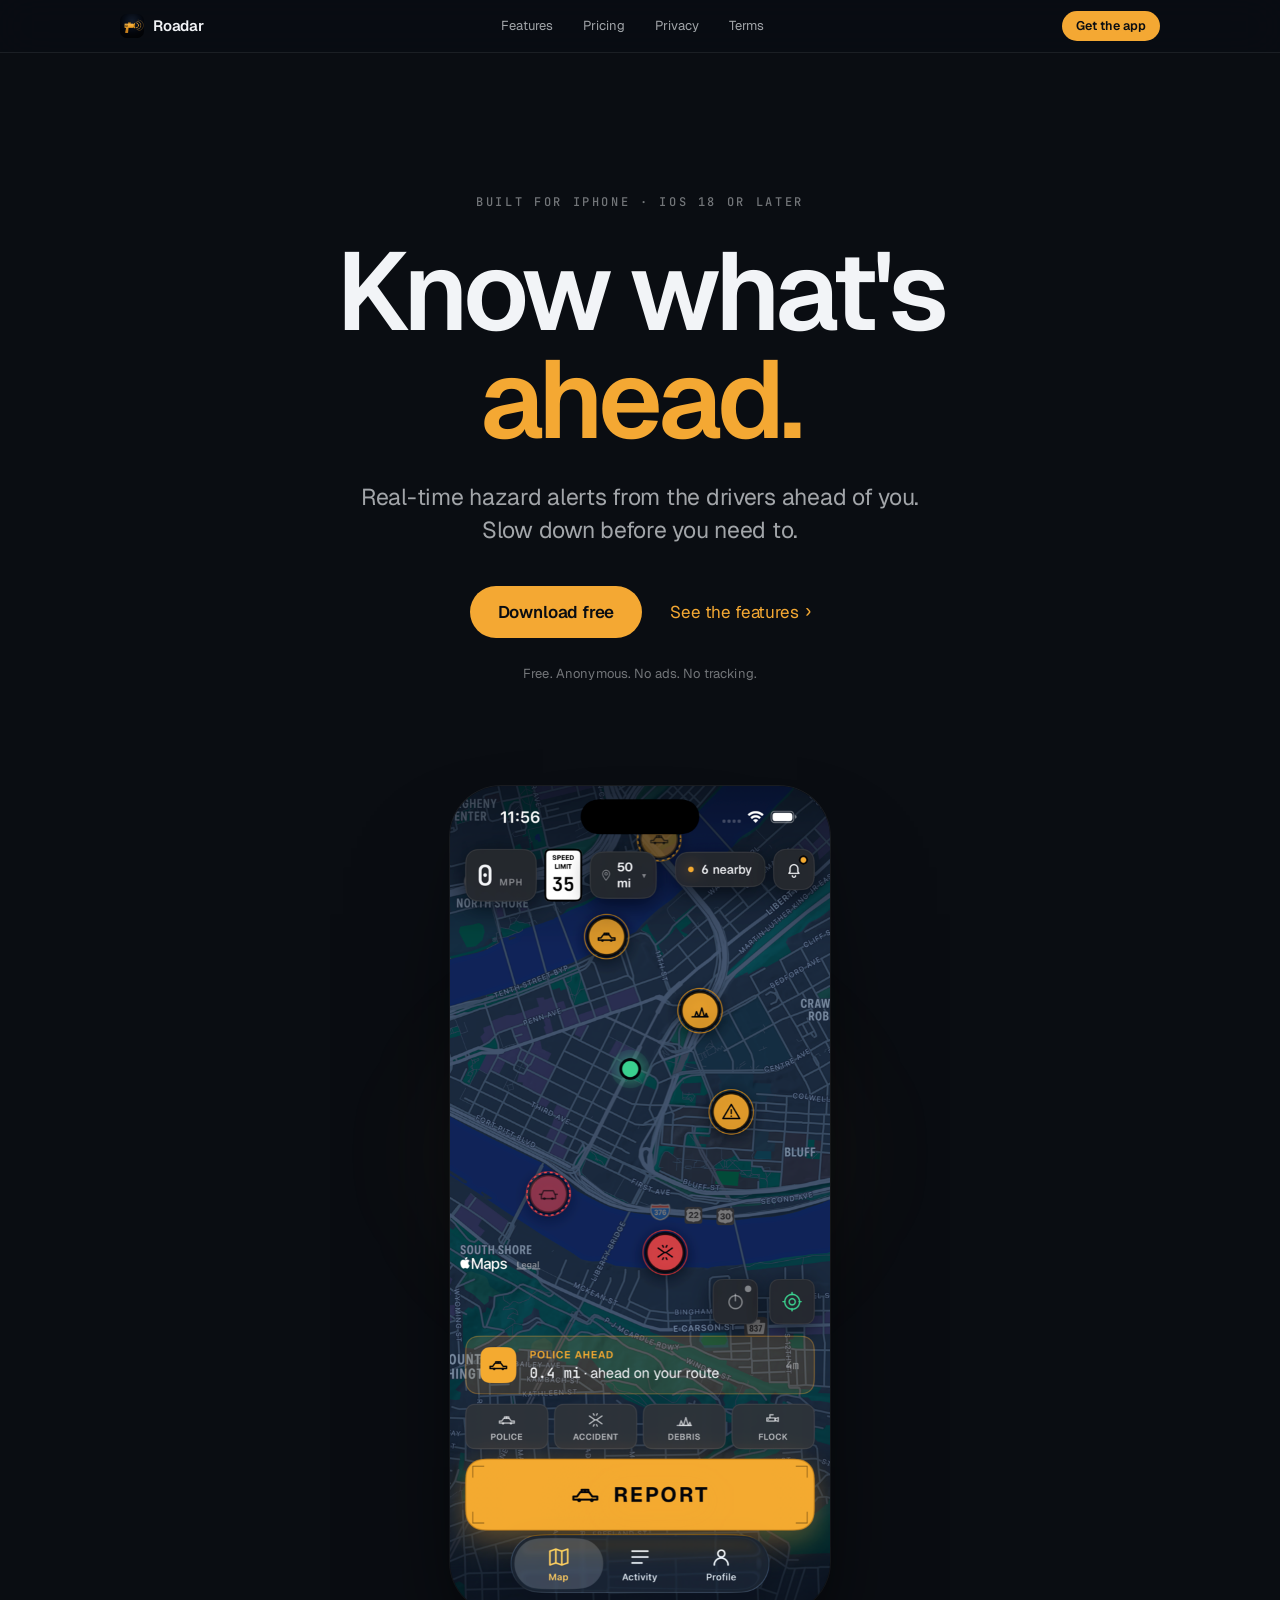
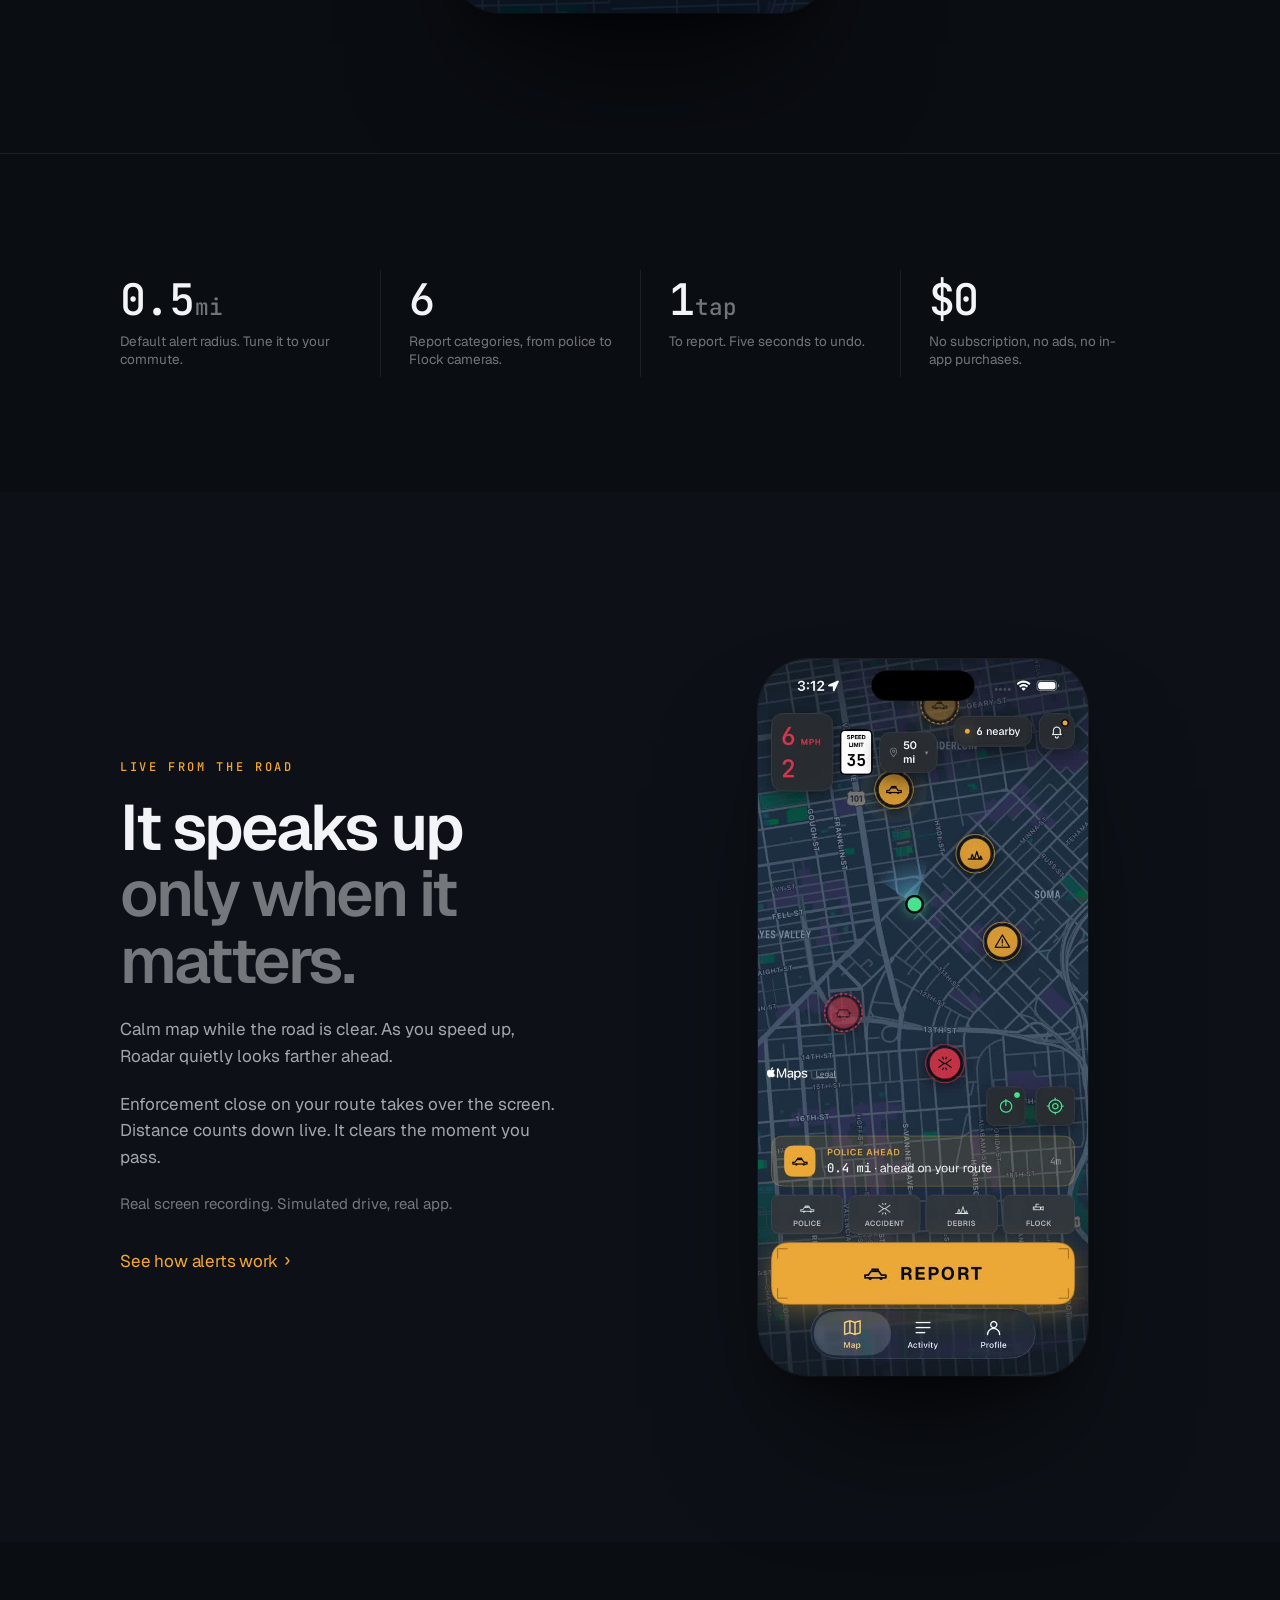
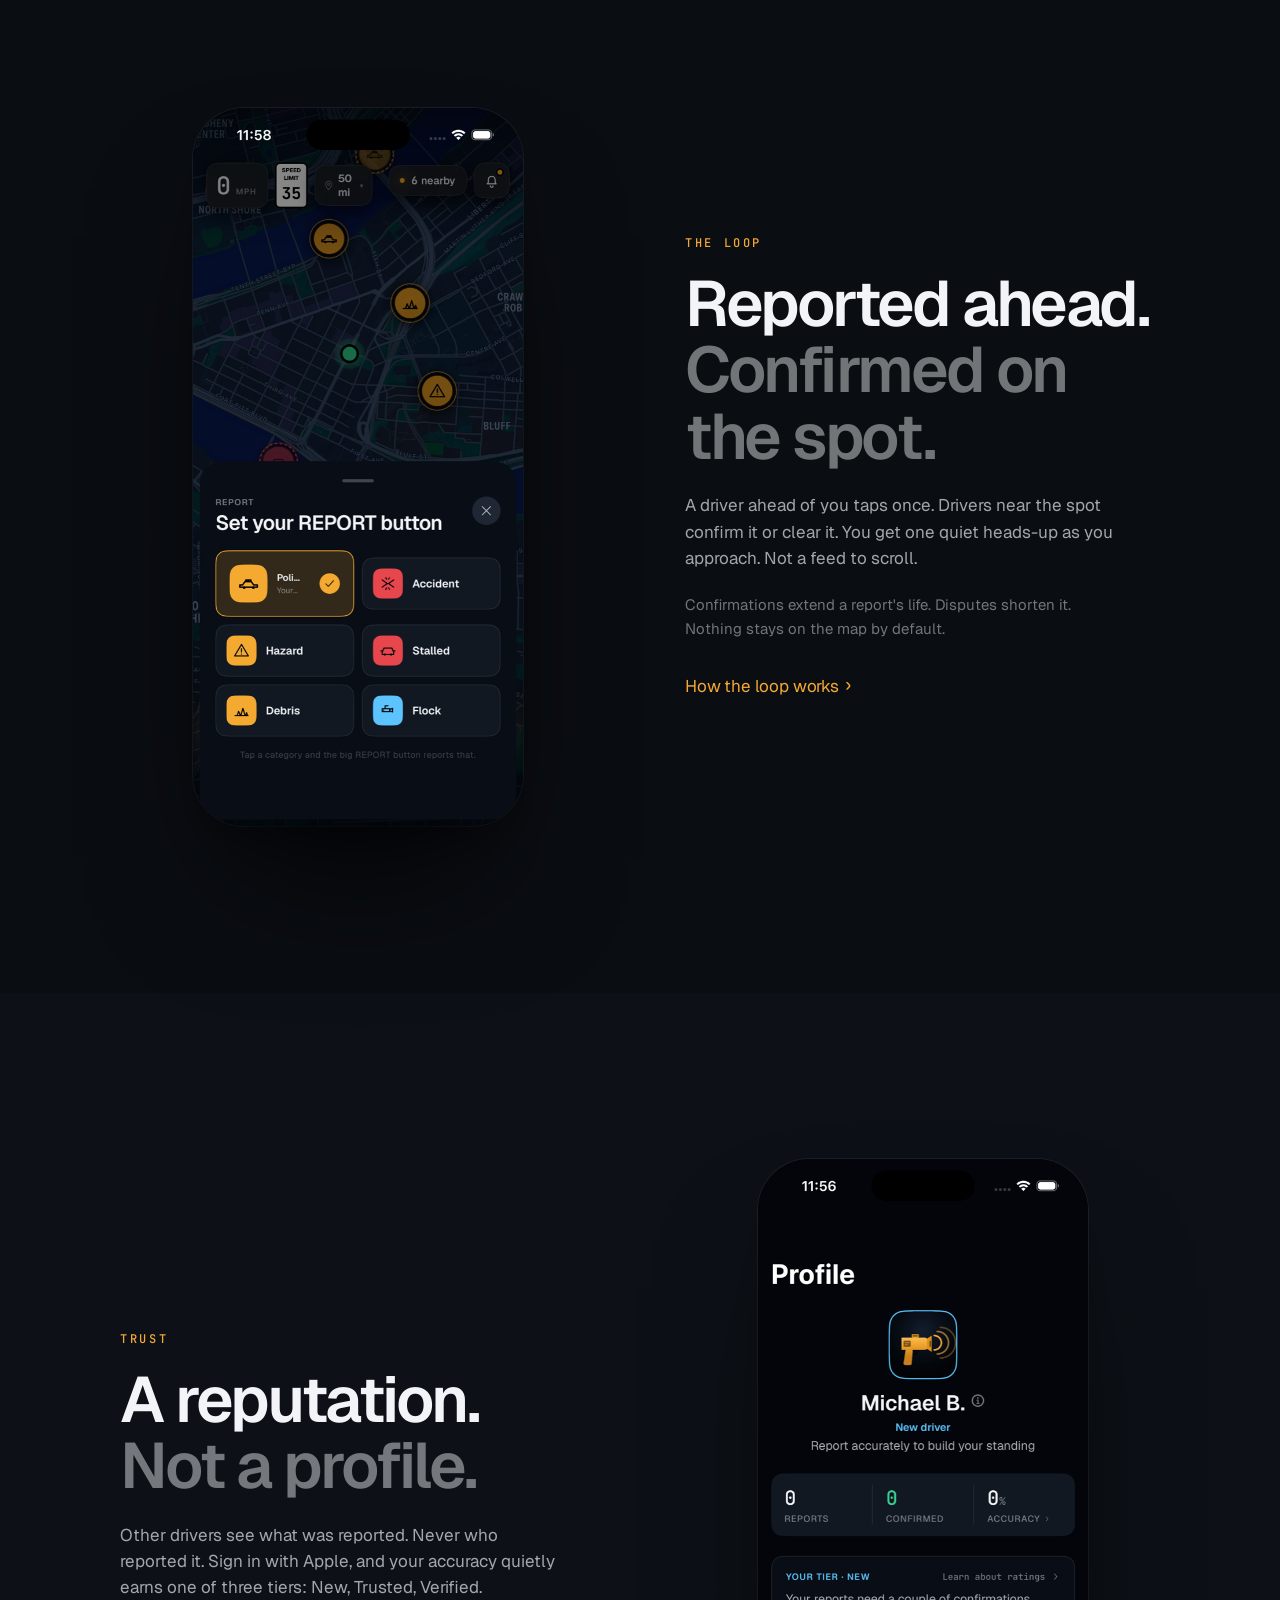
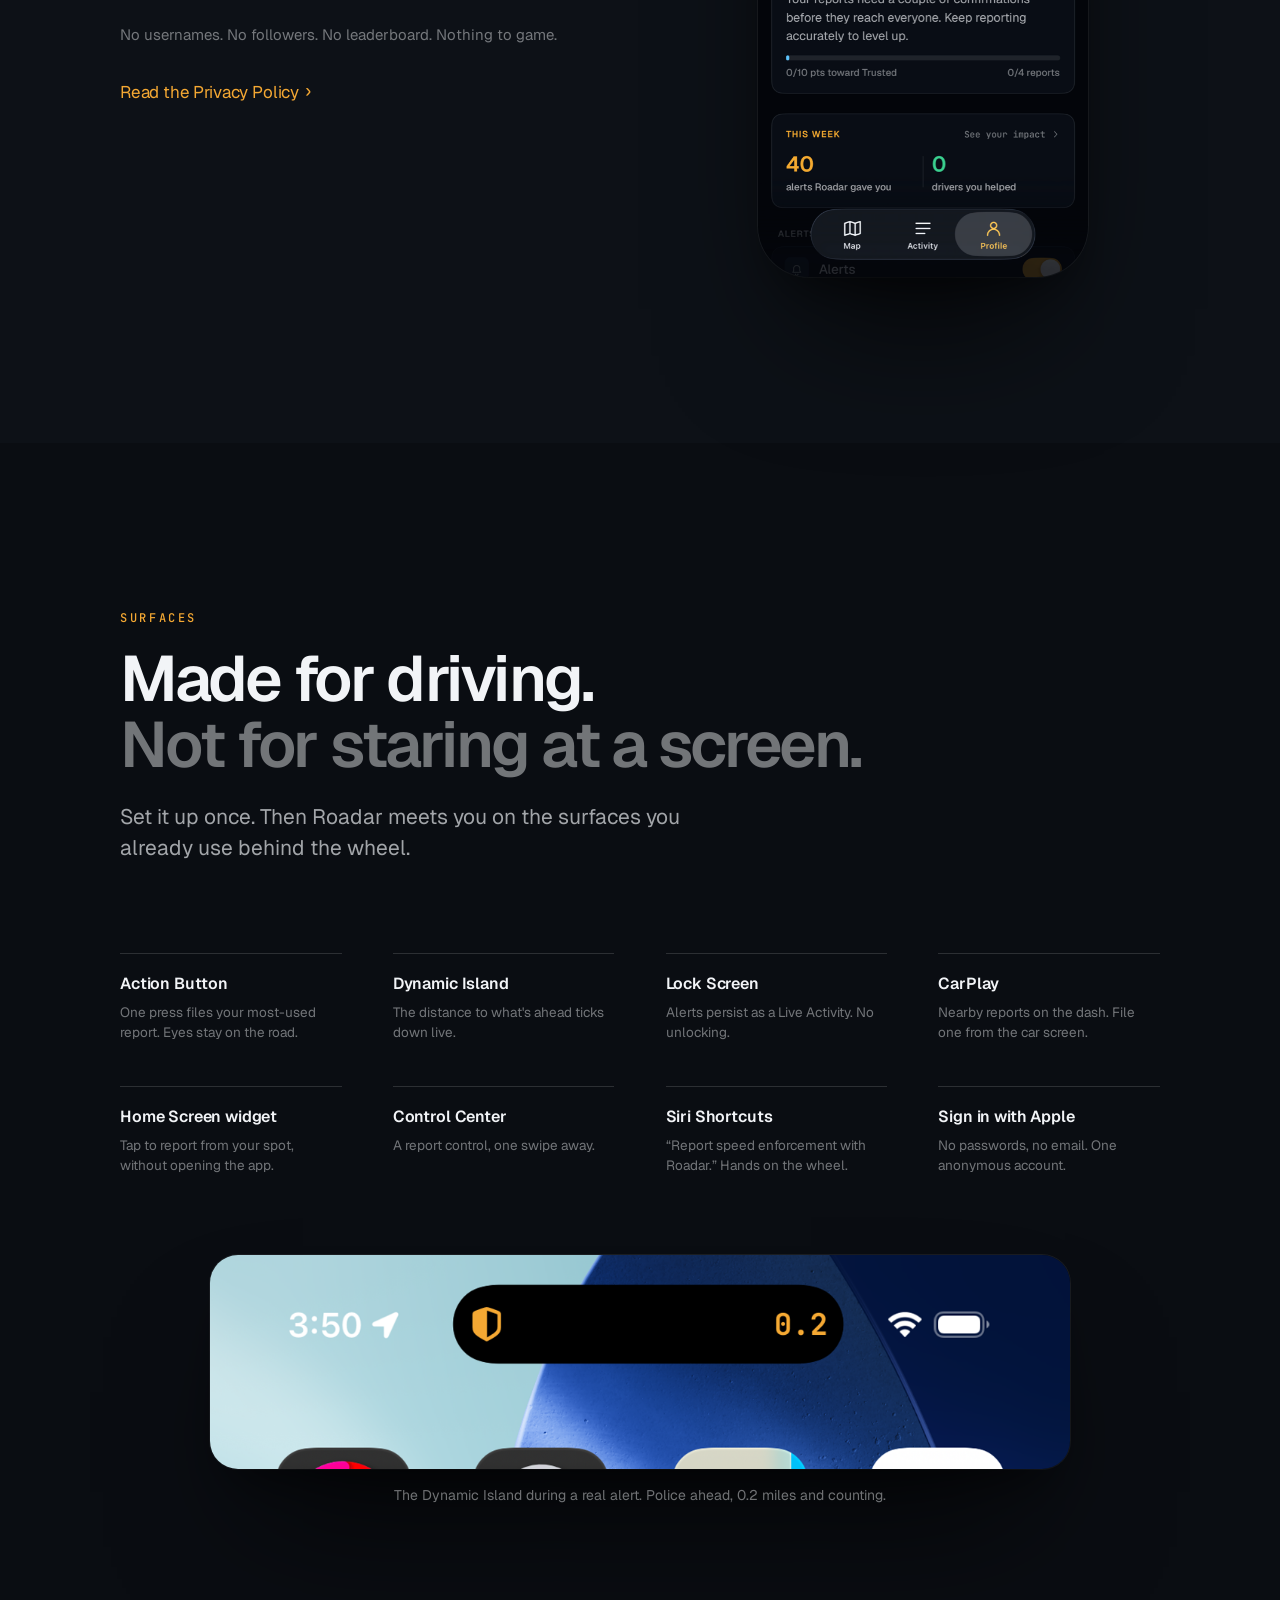
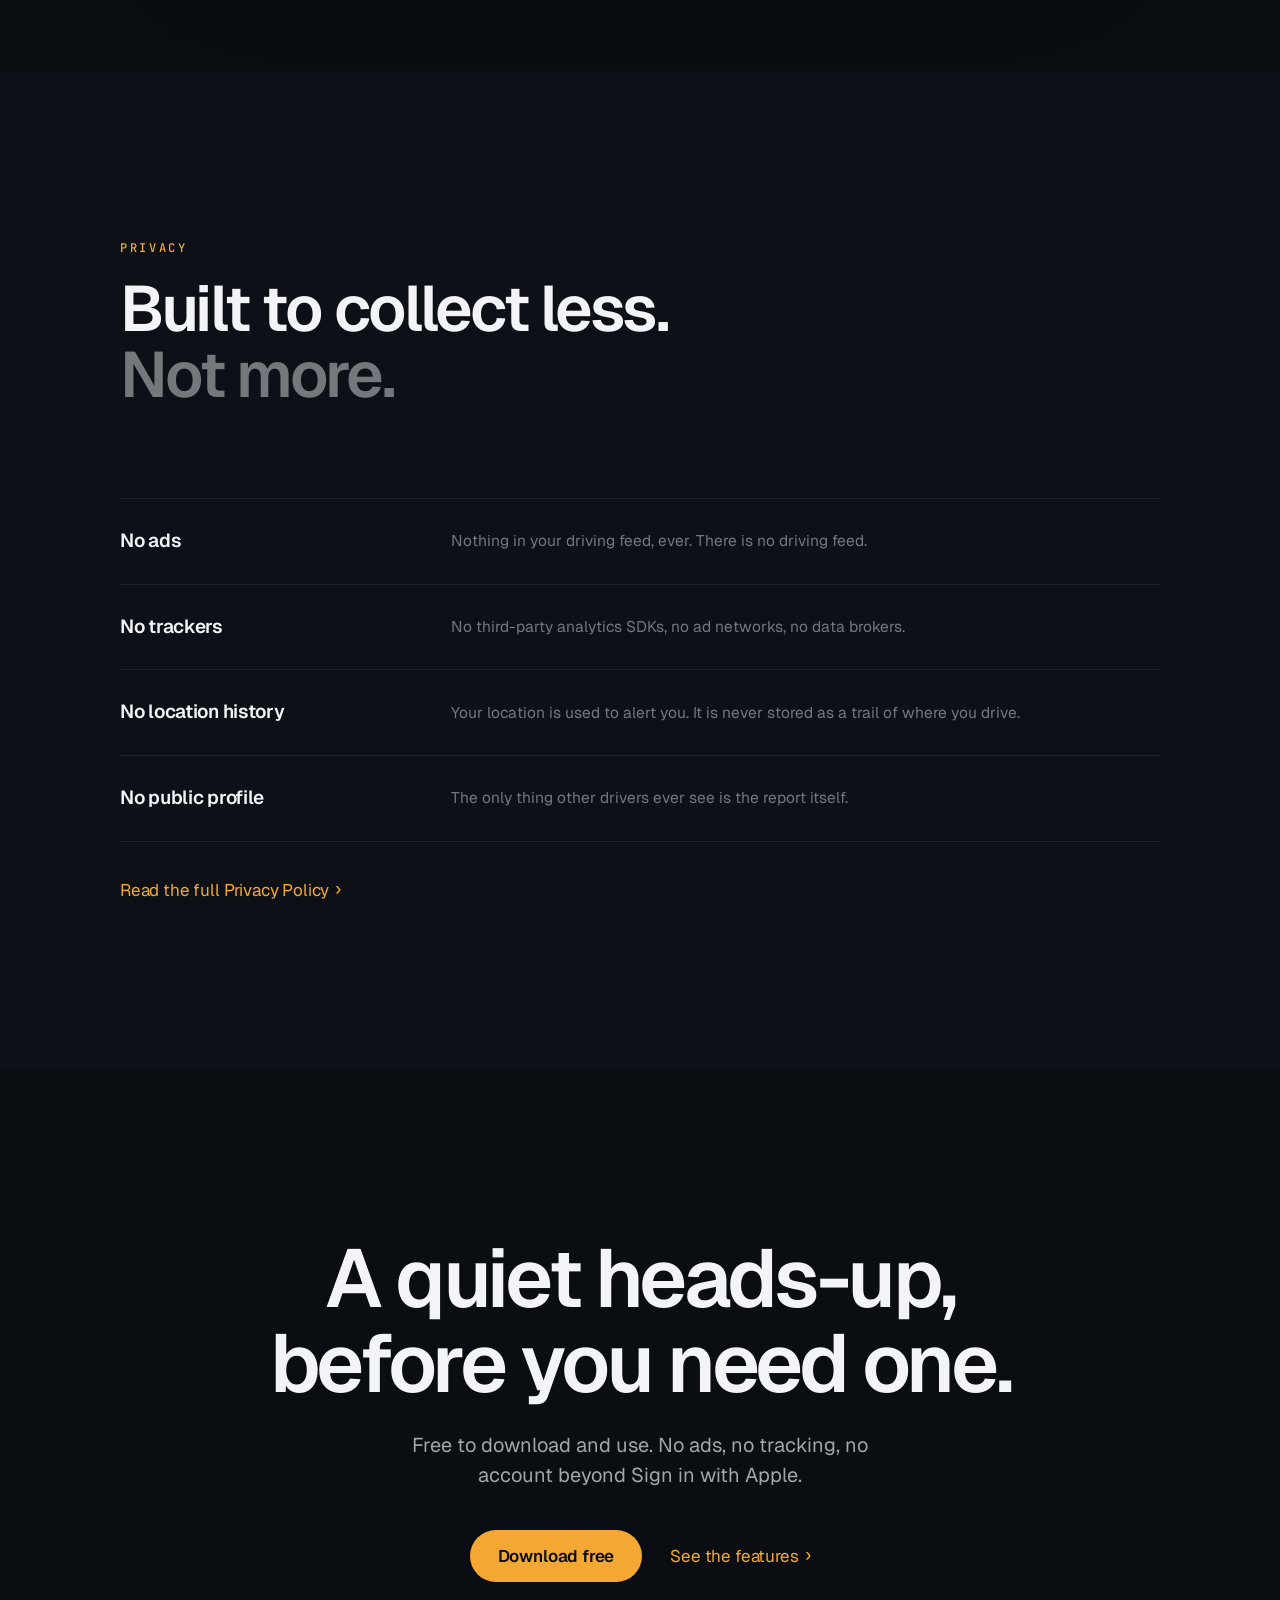
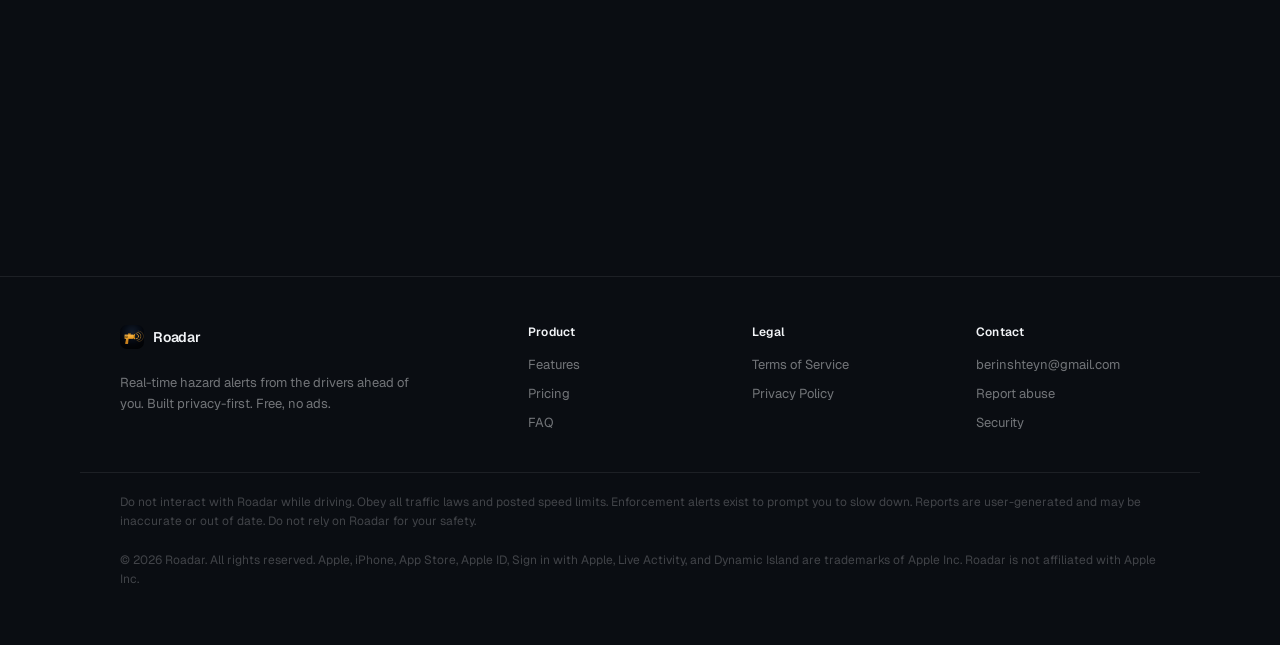
==== commit bec3bf42: "Widen nav brand touch target" ====
--- a/index.html
+++ b/index.html
@@ -14,7 +14,7 @@
 <link rel="preconnect" href="https://fonts.googleapis.com">
 <link rel="preconnect" href="https://fonts.gstatic.com" crossorigin>
 <link href="https://fonts.googleapis.com/css2?family=Geist:wght@400;500;600;700&family=JetBrains+Mono:wght@400;500;600&display=swap" rel="stylesheet">
-<link rel="stylesheet" href="styles.css?v=3">
+<link rel="stylesheet" href="styles.css?v=4">
 <script src="app.js"></script>
 </head>
 <body>
--- a/styles.css
+++ b/styles.css
@@ -193,6 +193,9 @@
   letter-spacing: -0.015em;
   font-size: 15px;
   color: var(--ink);
+  /* comfortable touch target inside the nav row */
+  padding: 10px 6px;
+  margin: -10px -6px;
 }
 
 .brand-mark {
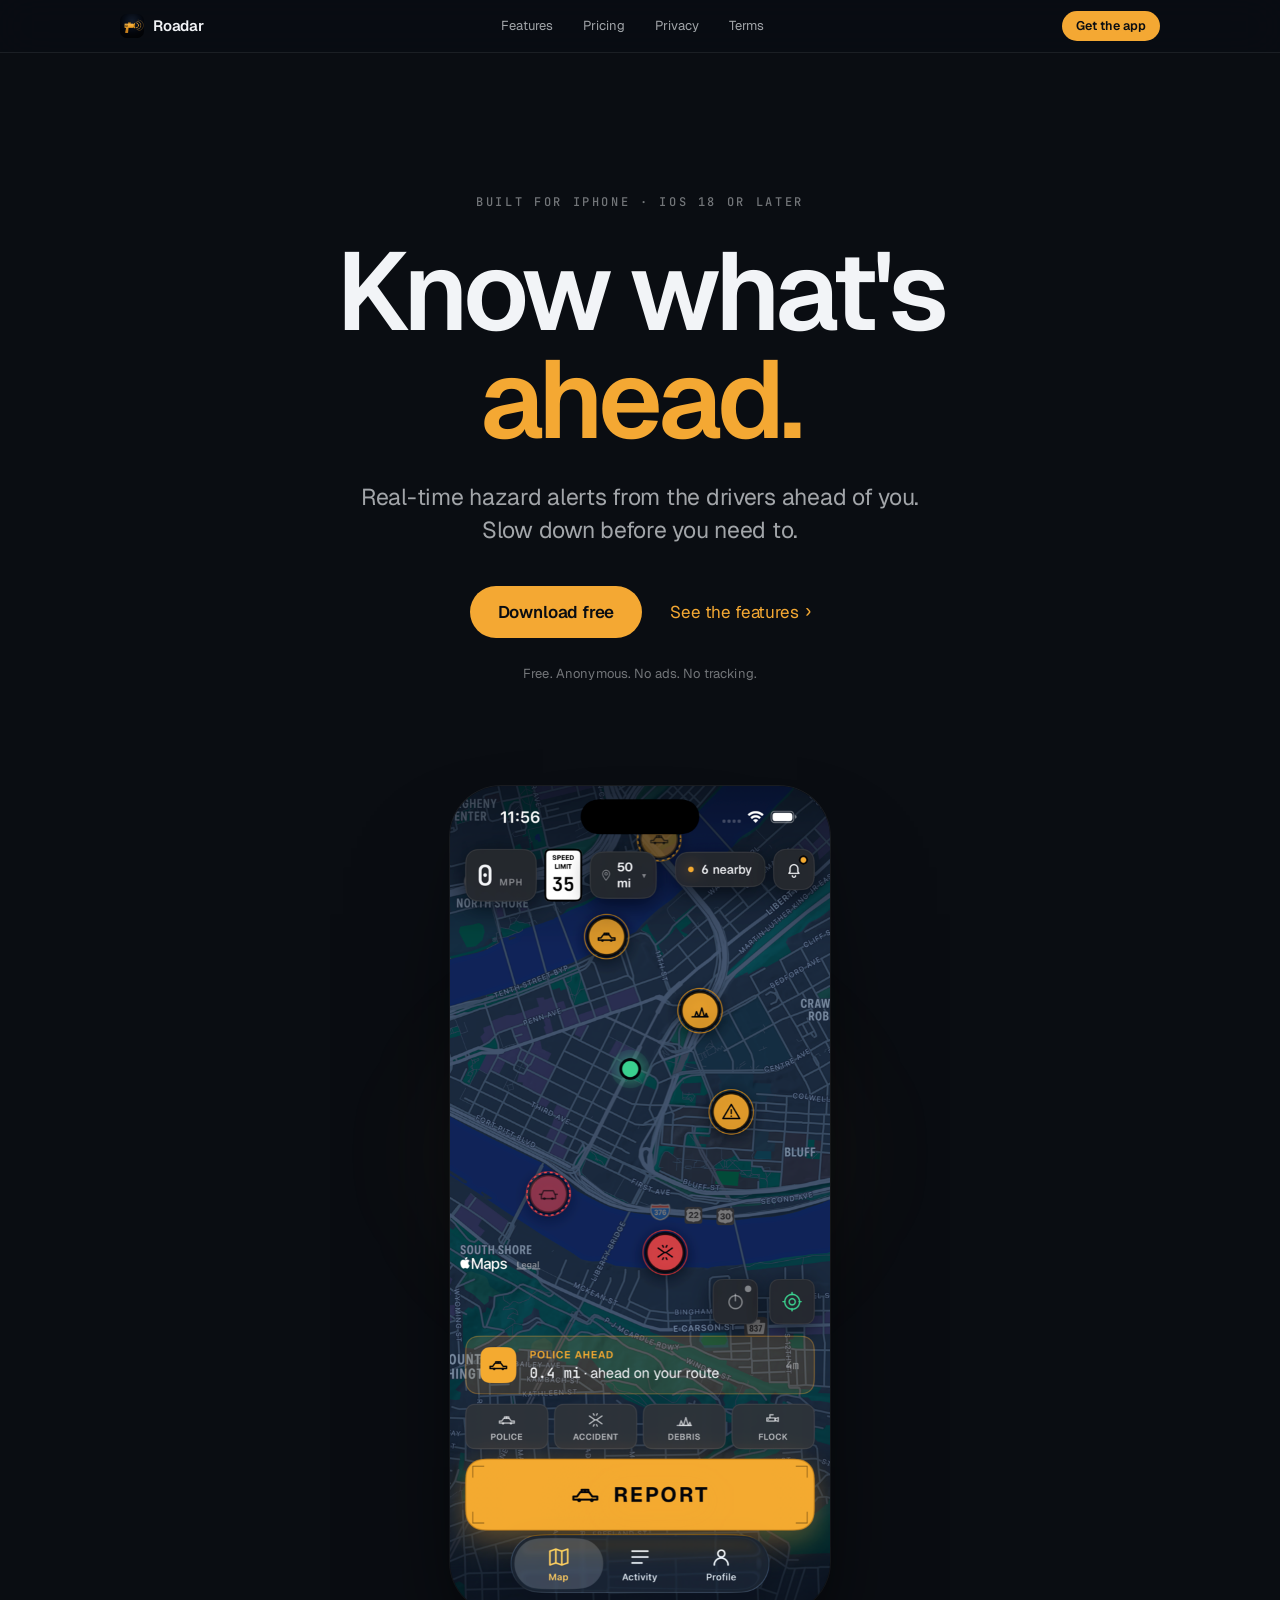
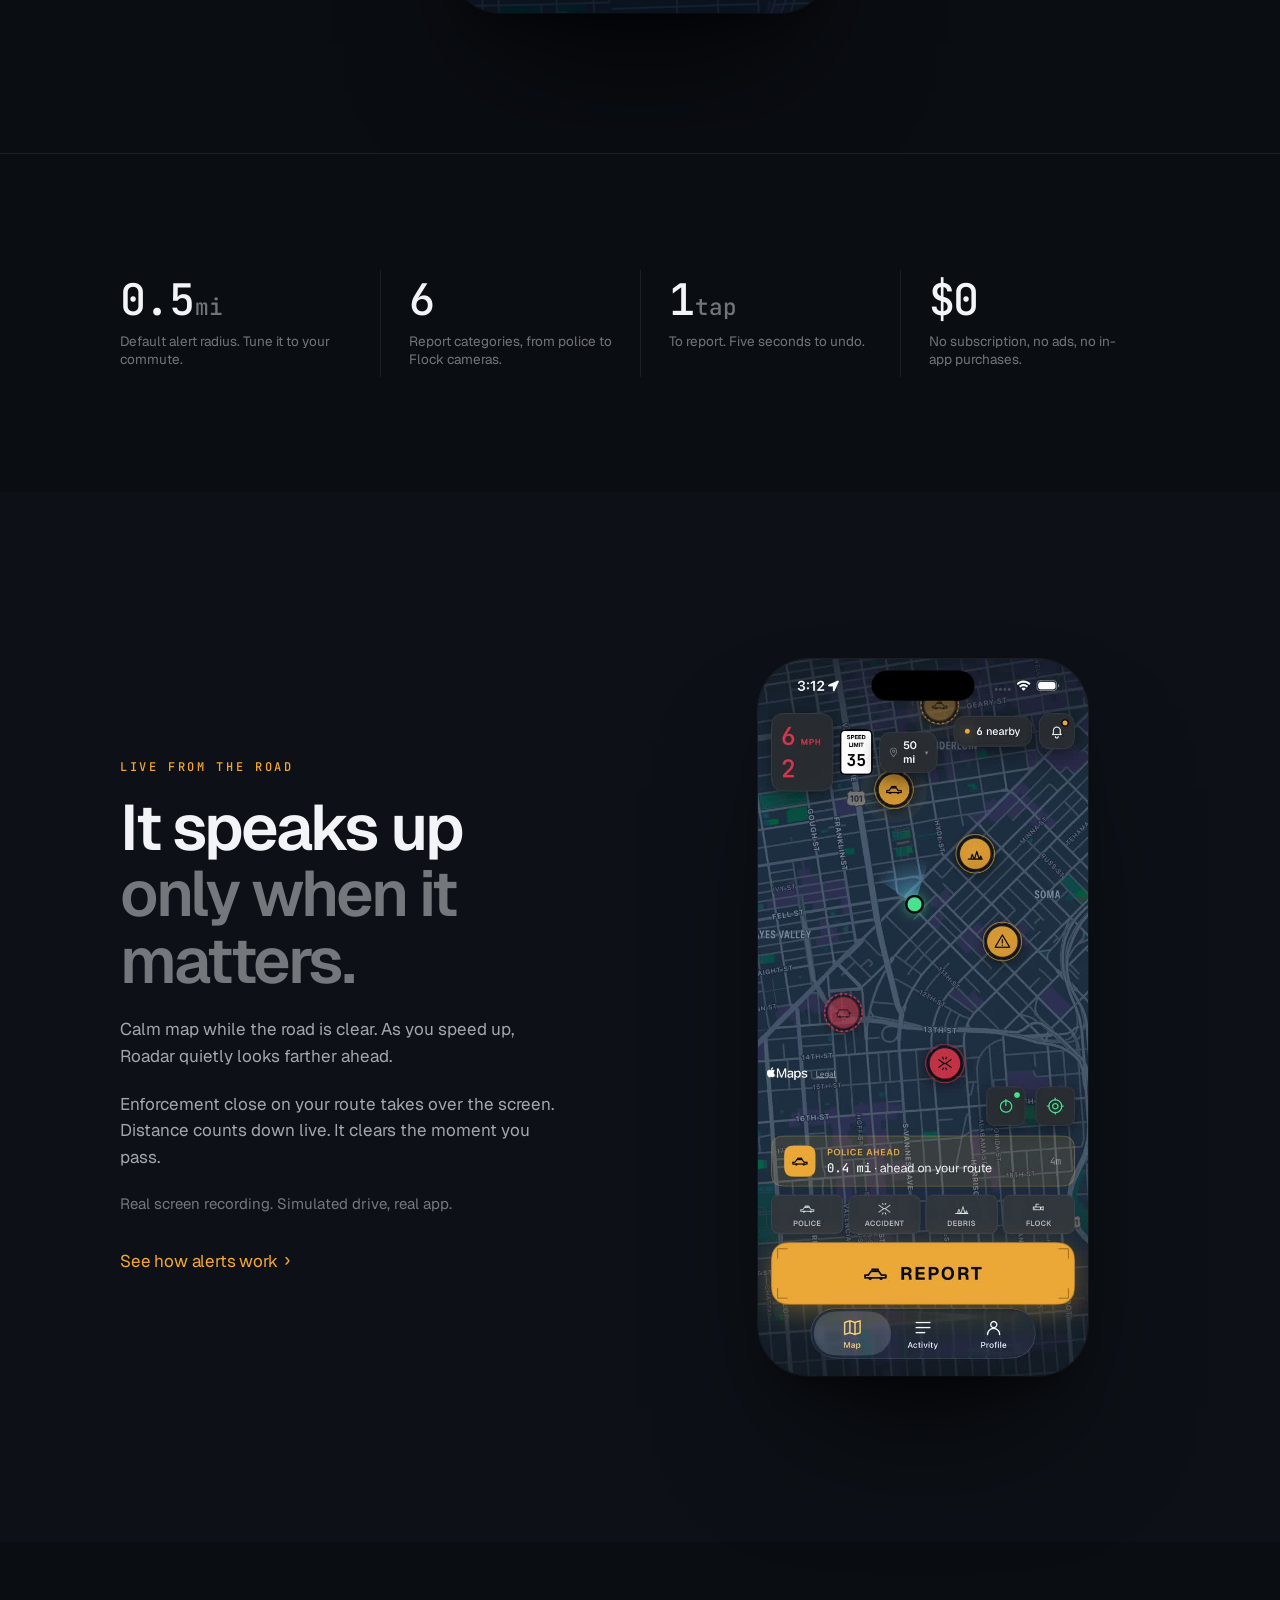
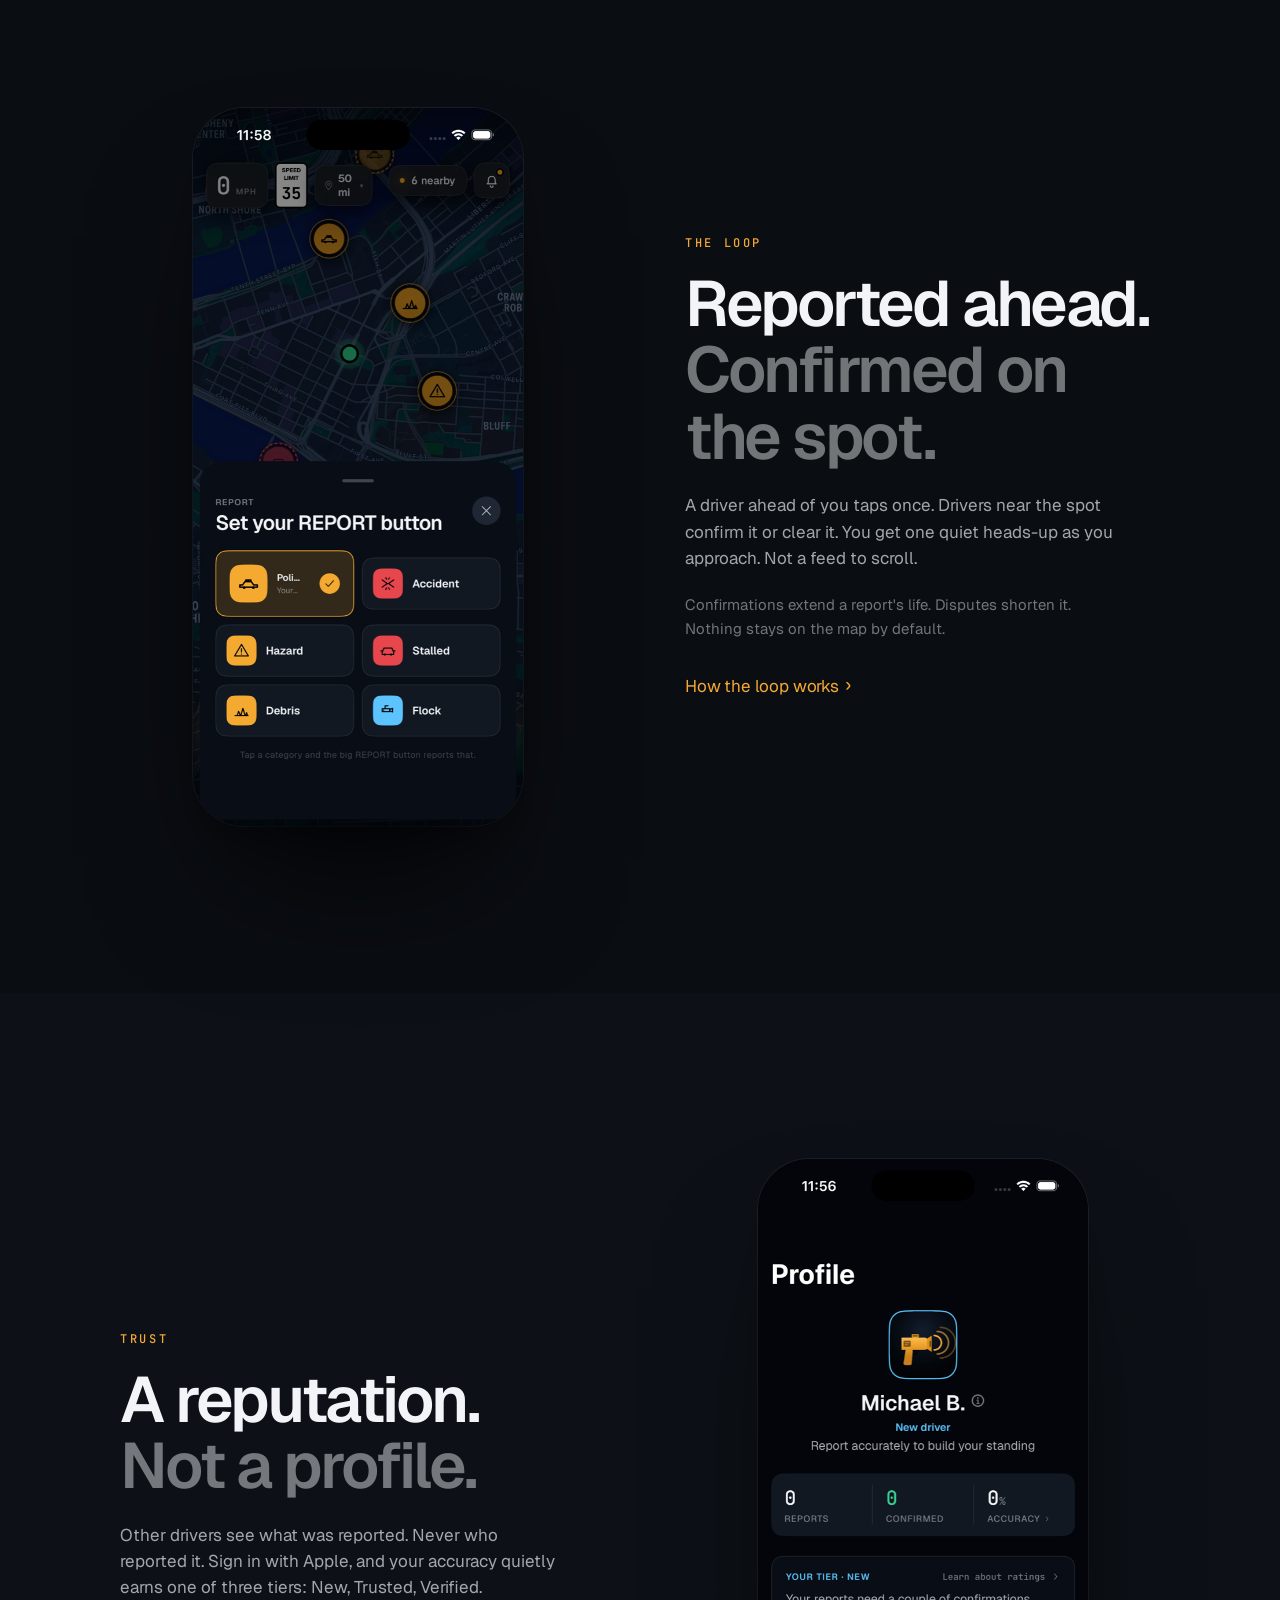
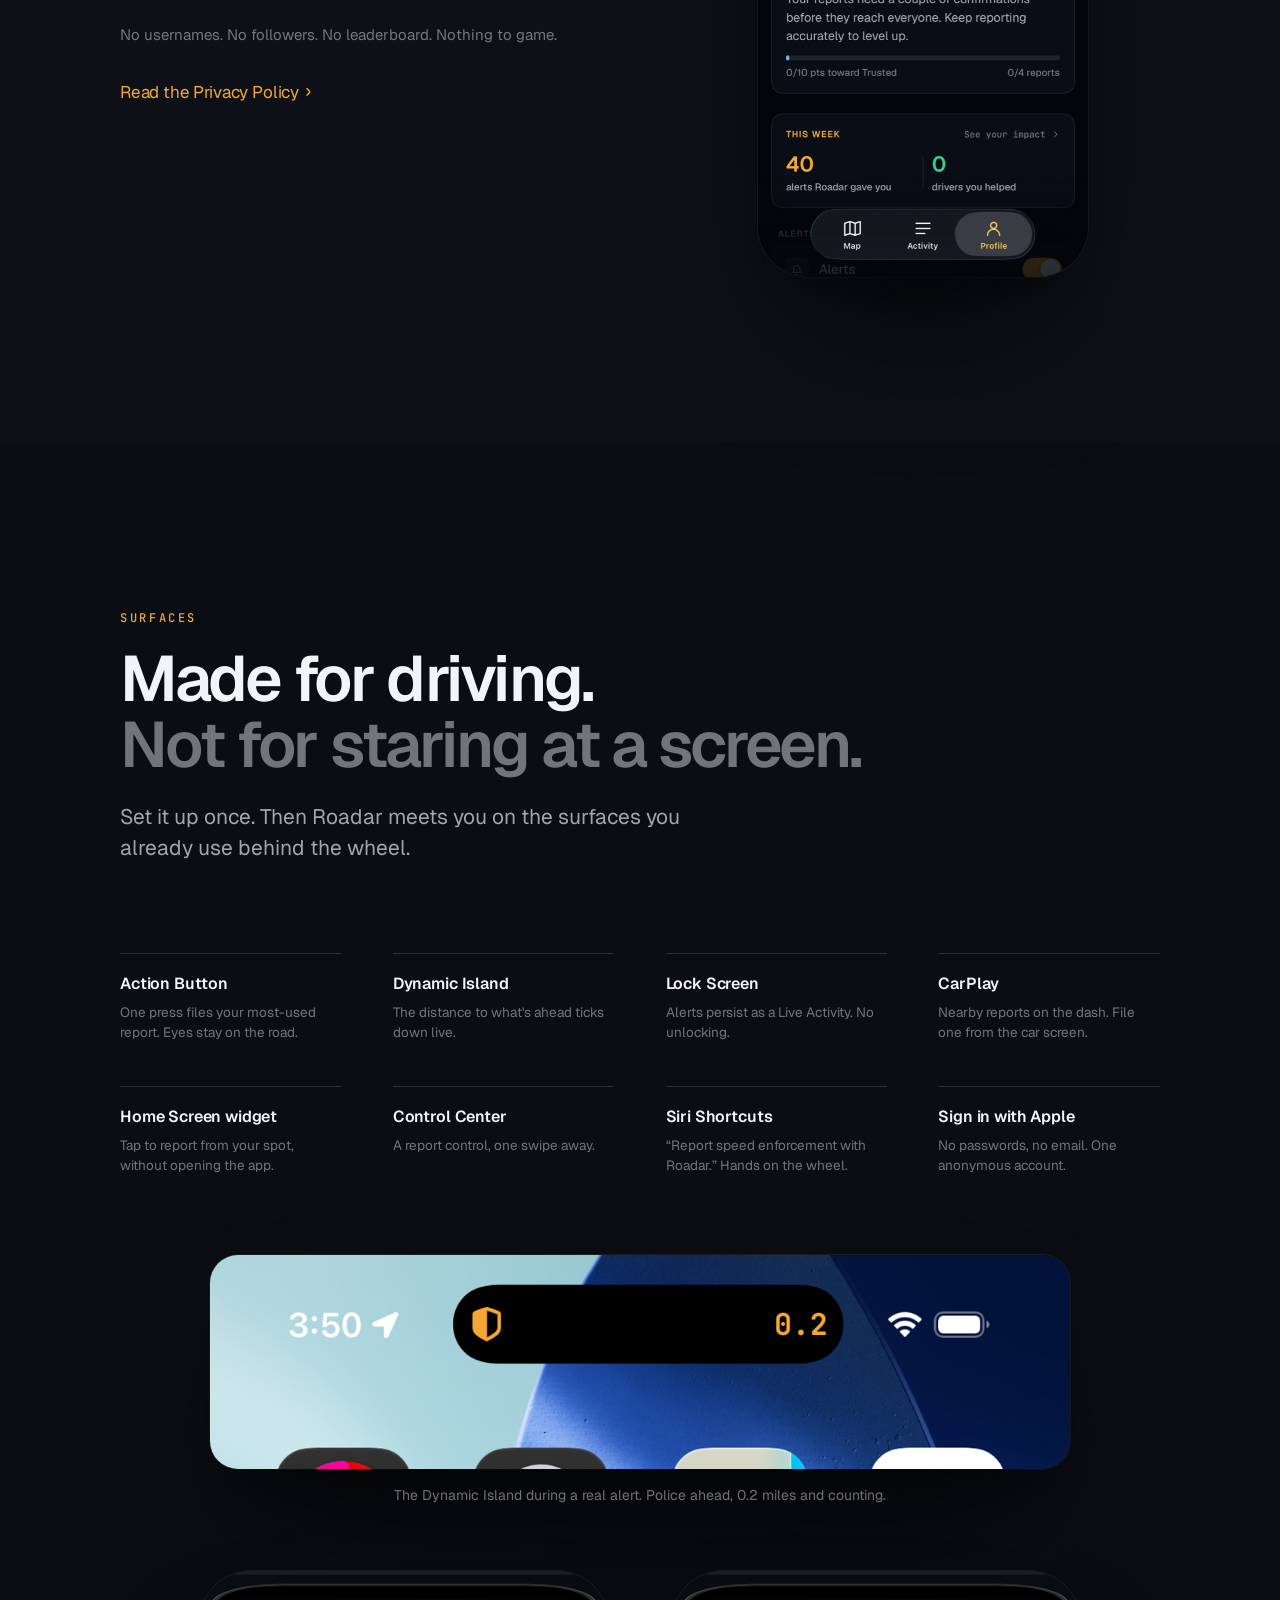
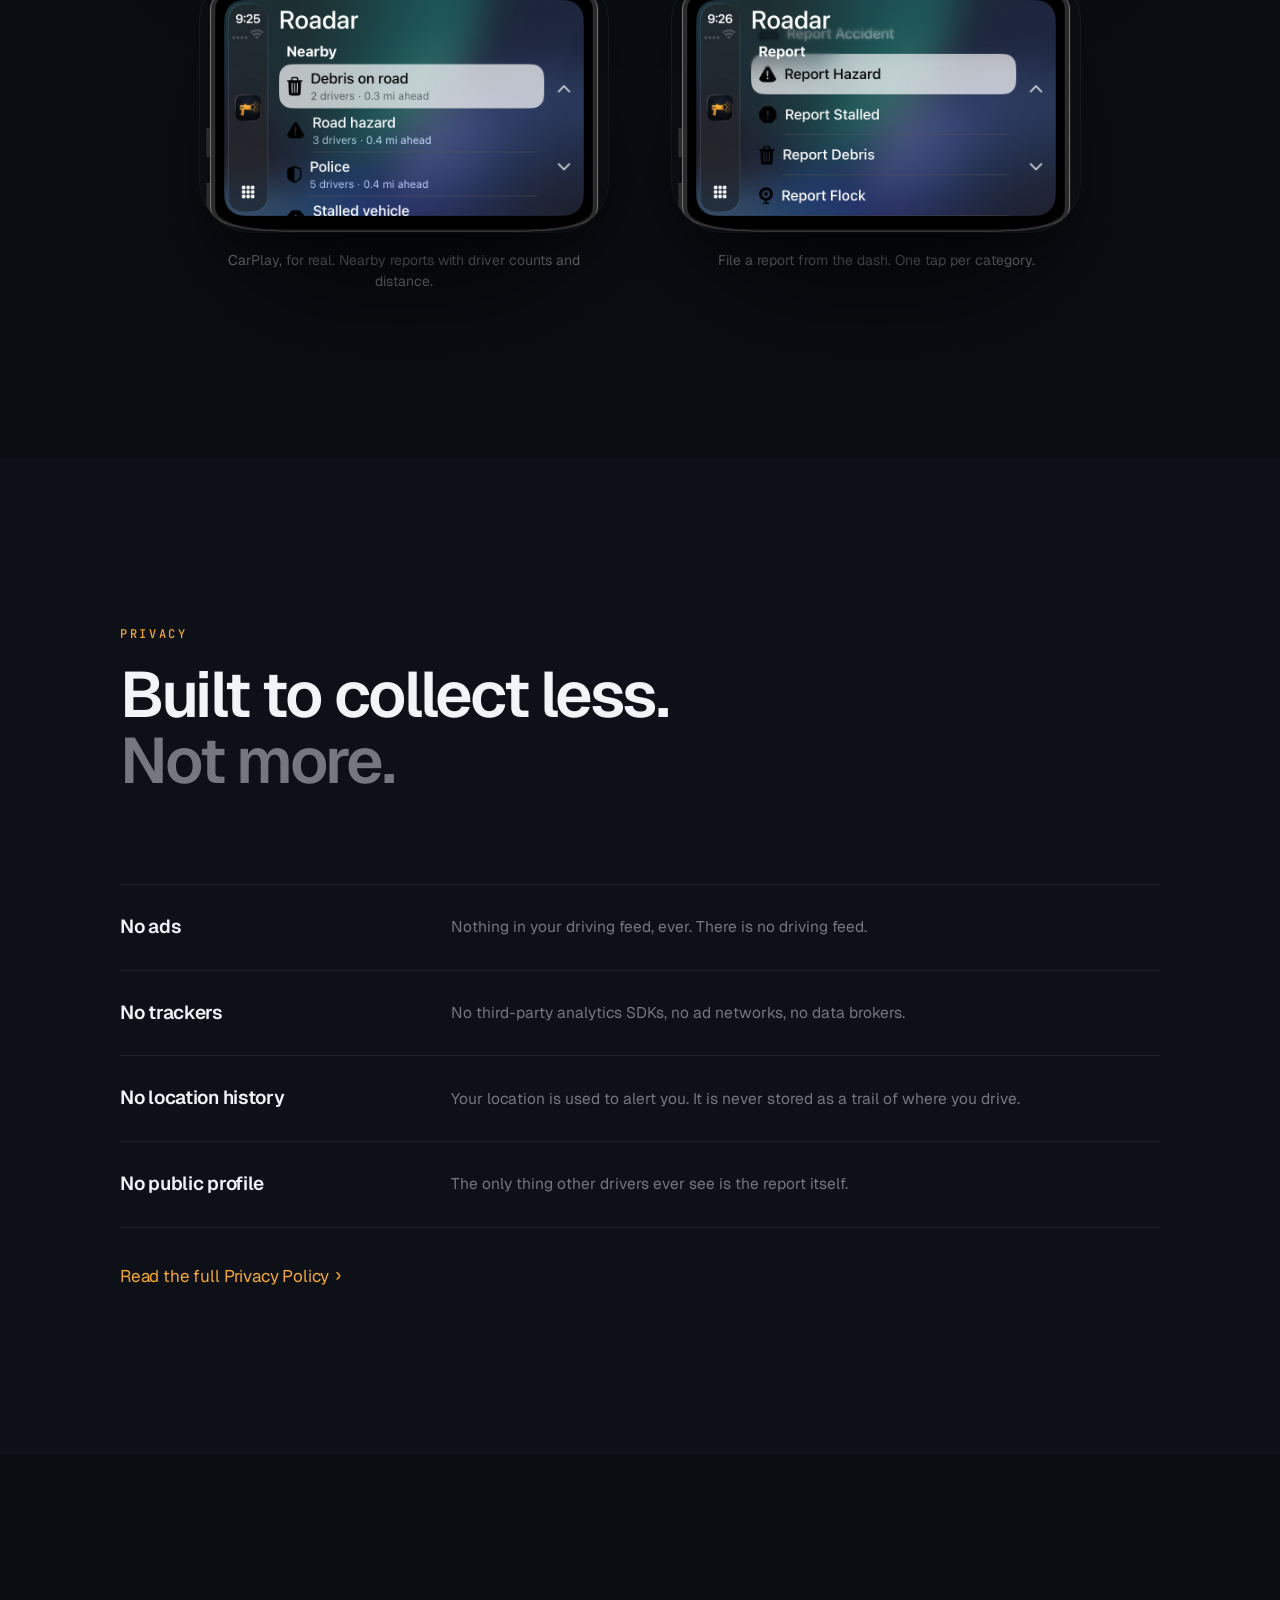
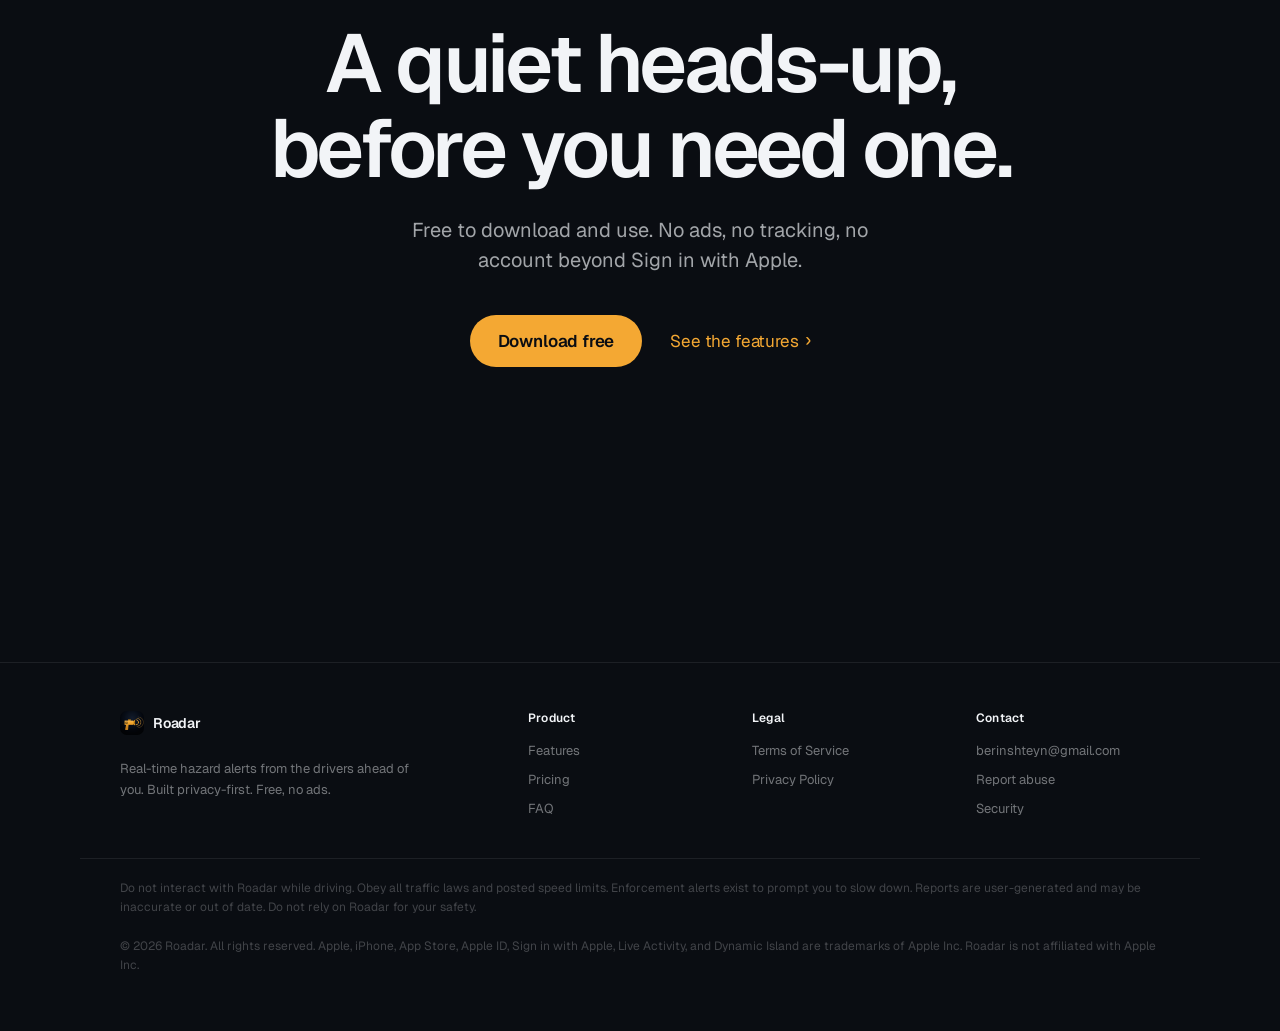
==== commit 64c0f38d: "Surfaces: real CarPlay captures (Nearby list + one-tap report rows)" ====
--- a/index.html
+++ b/index.html
@@ -192,6 +192,21 @@
       <img src="images/di-strip.png" width="1140" height="284" loading="lazy" alt="The Dynamic Island during a real Roadar alert: a police icon on the left and 0.2 miles on the right">
       <figcaption>The Dynamic Island during a real alert. Police ahead, 0.2 miles and counting.</figcaption>
     </figure>
+
+    <div class="duo fade-up" style="max-width: 880px; margin-top: clamp(40px, 6vw, 64px);">
+      <figure class="duo-item">
+        <div class="shot-frame">
+          <img src="images/carplay-nearby.png" width="908" height="580" loading="lazy" alt="Roadar on CarPlay: a Nearby list with debris, road hazard, police, and stalled vehicle reports, each with driver counts and distance ahead">
+        </div>
+        <figcaption>CarPlay, for real. Nearby reports with driver counts and distance.</figcaption>
+      </figure>
+      <figure class="duo-item">
+        <div class="shot-frame">
+          <img src="images/carplay-report.png" width="908" height="580" loading="lazy" alt="Roadar on CarPlay: one-tap report buttons for hazard, stalled vehicle, debris, and Flock camera">
+        </div>
+        <figcaption>File a report from the dash. One tap per category.</figcaption>
+      </figure>
+    </div>
   </div>
 </section>
 
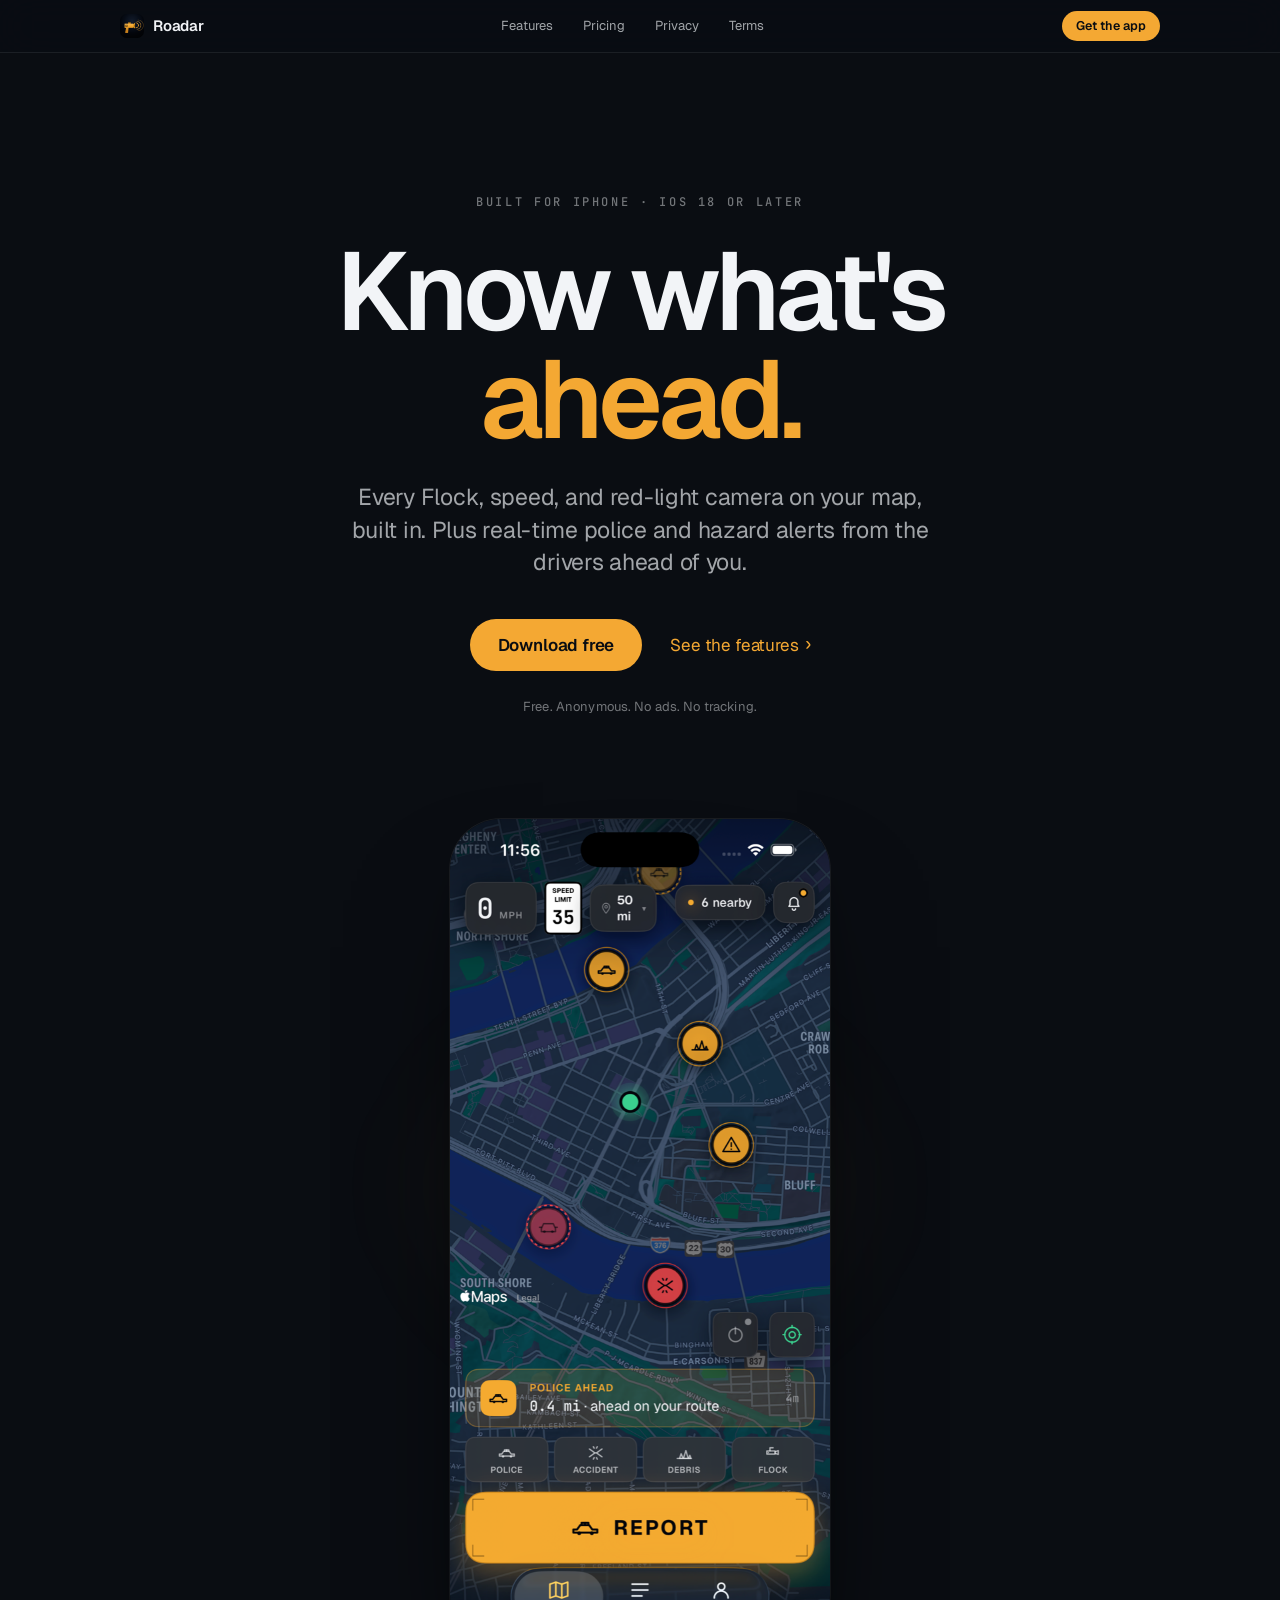
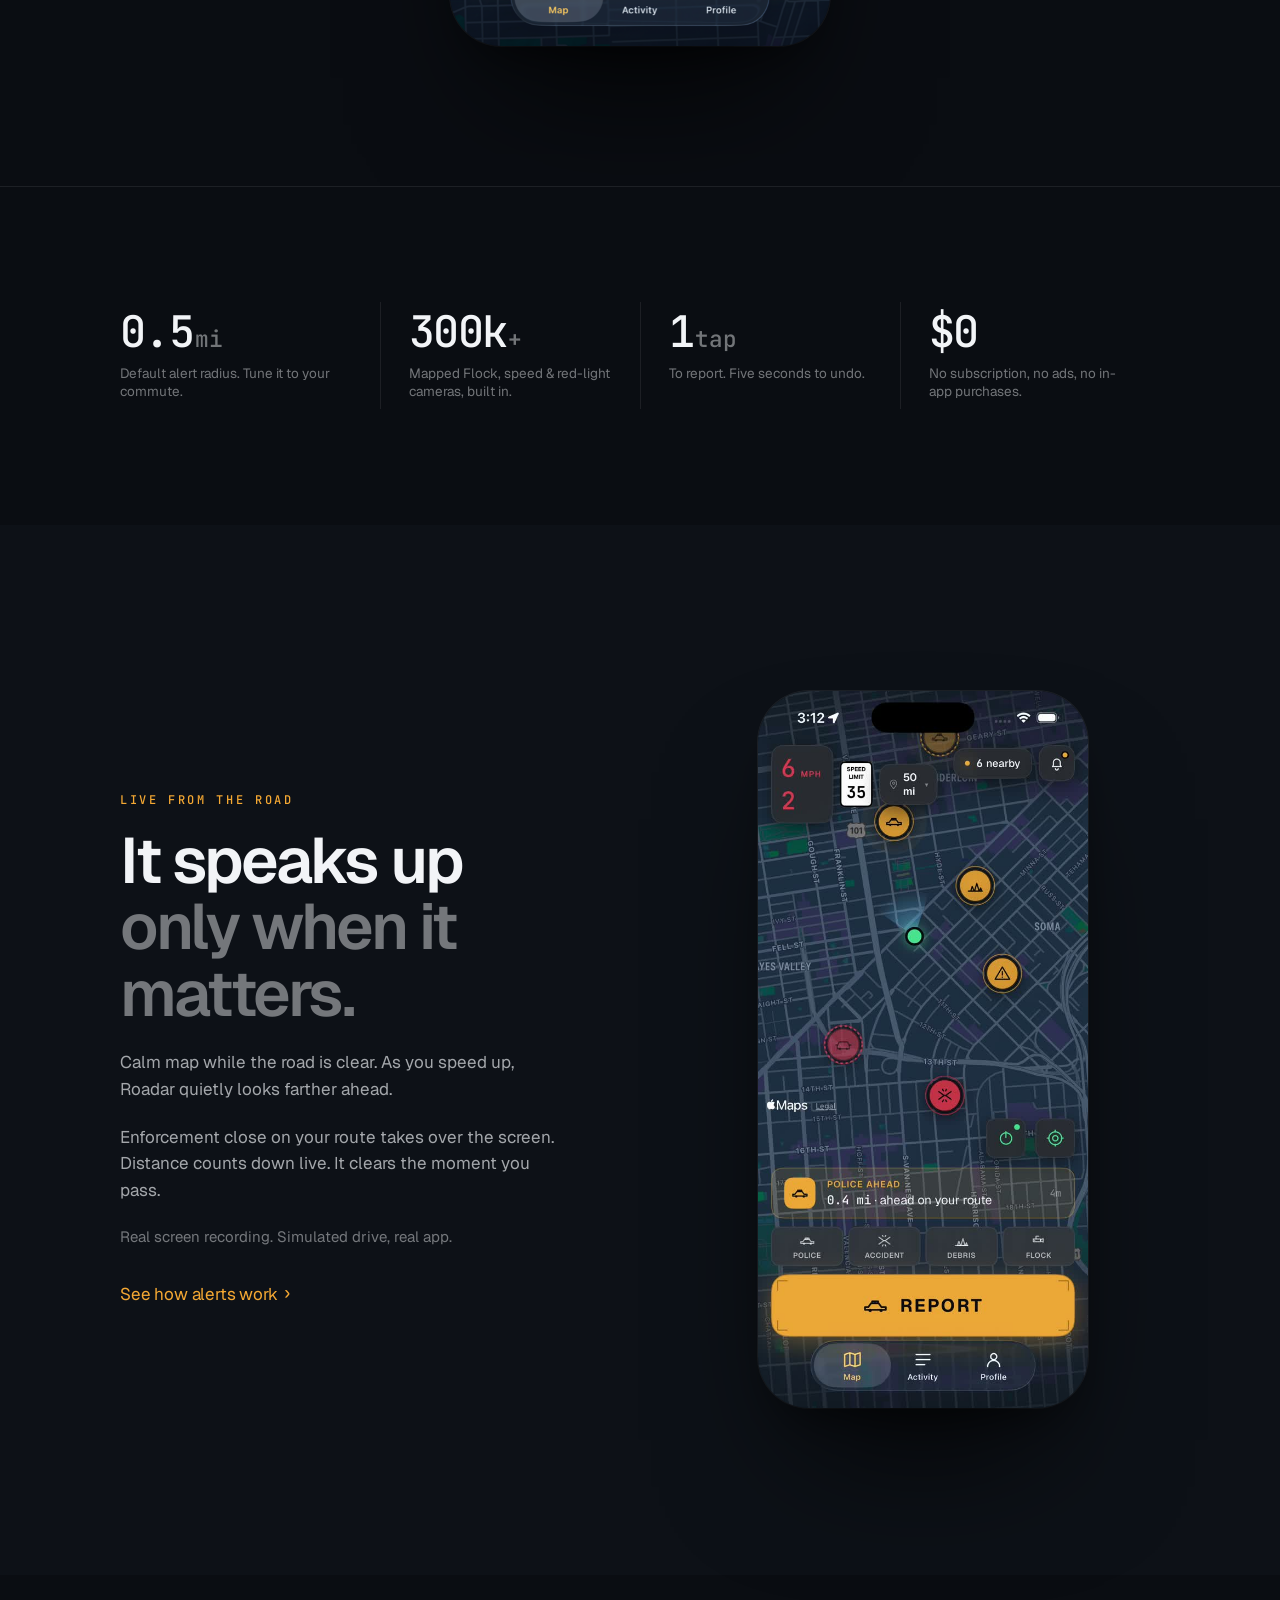
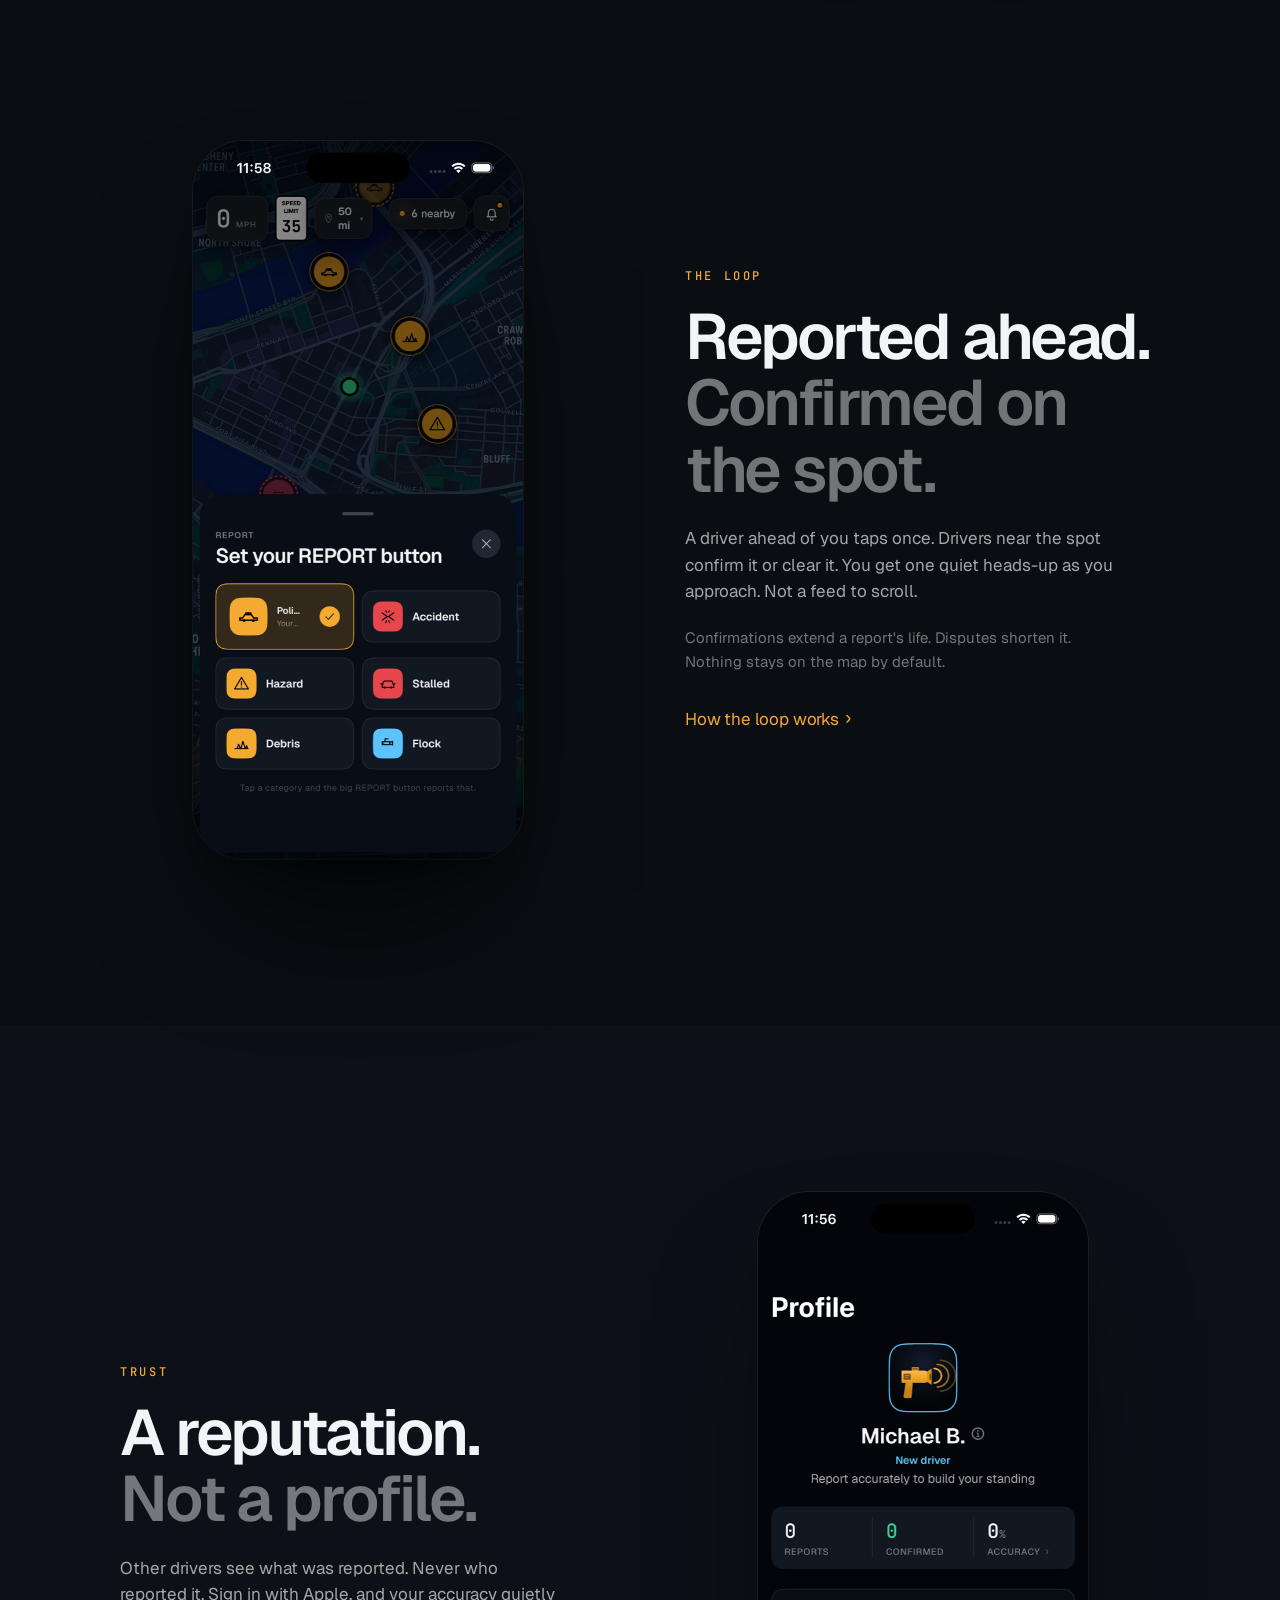
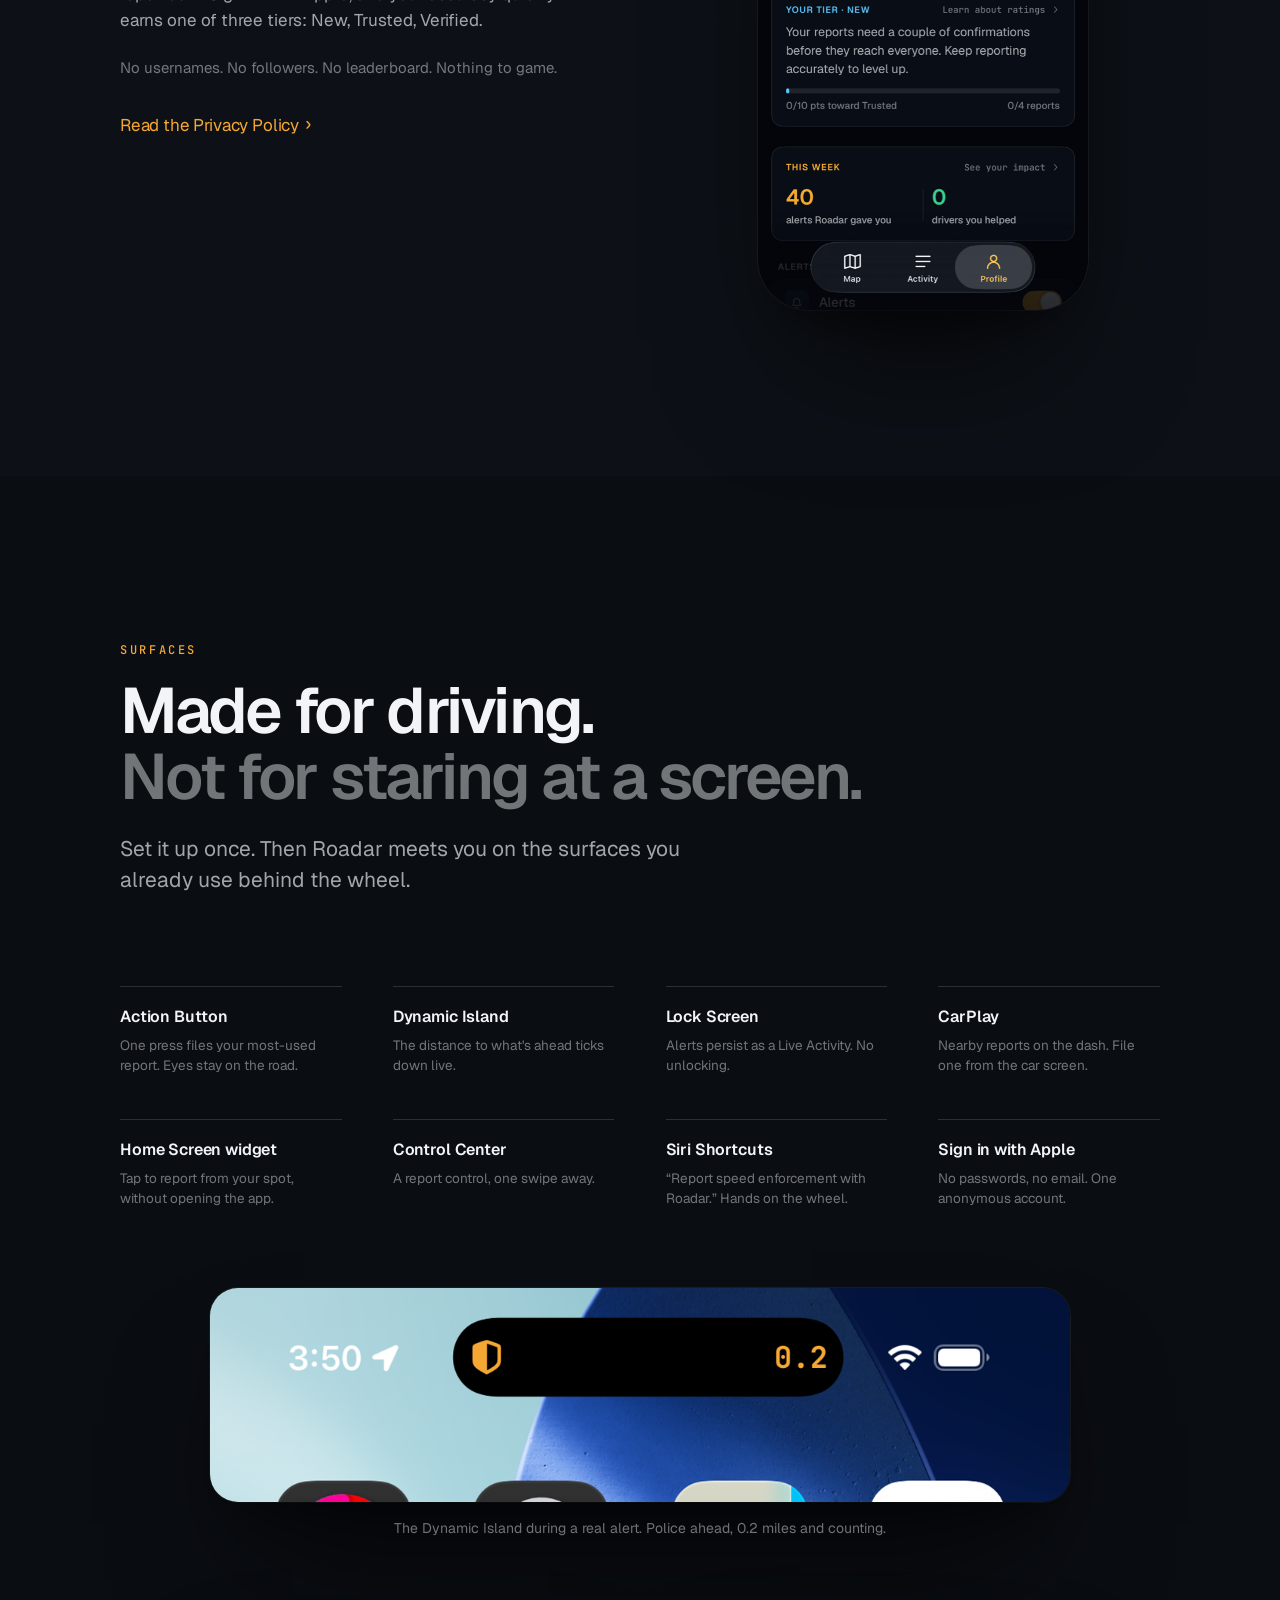
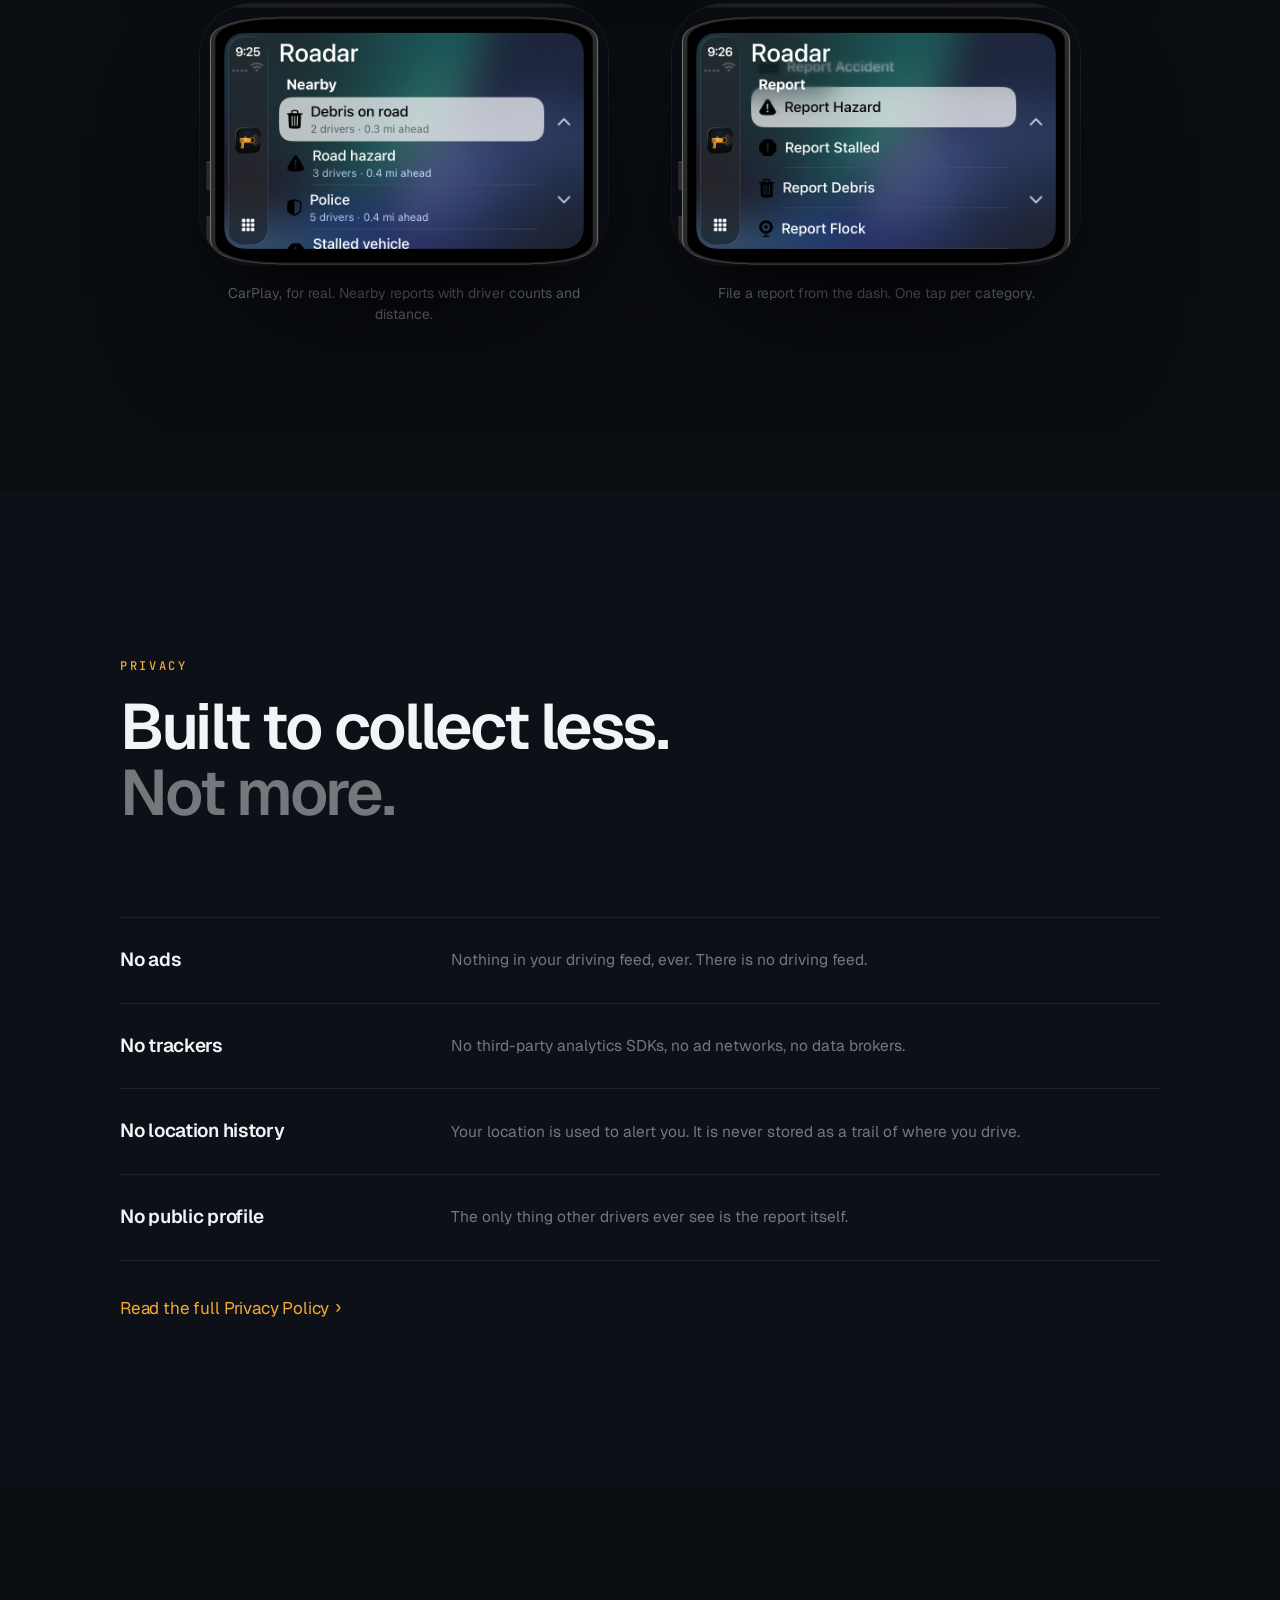
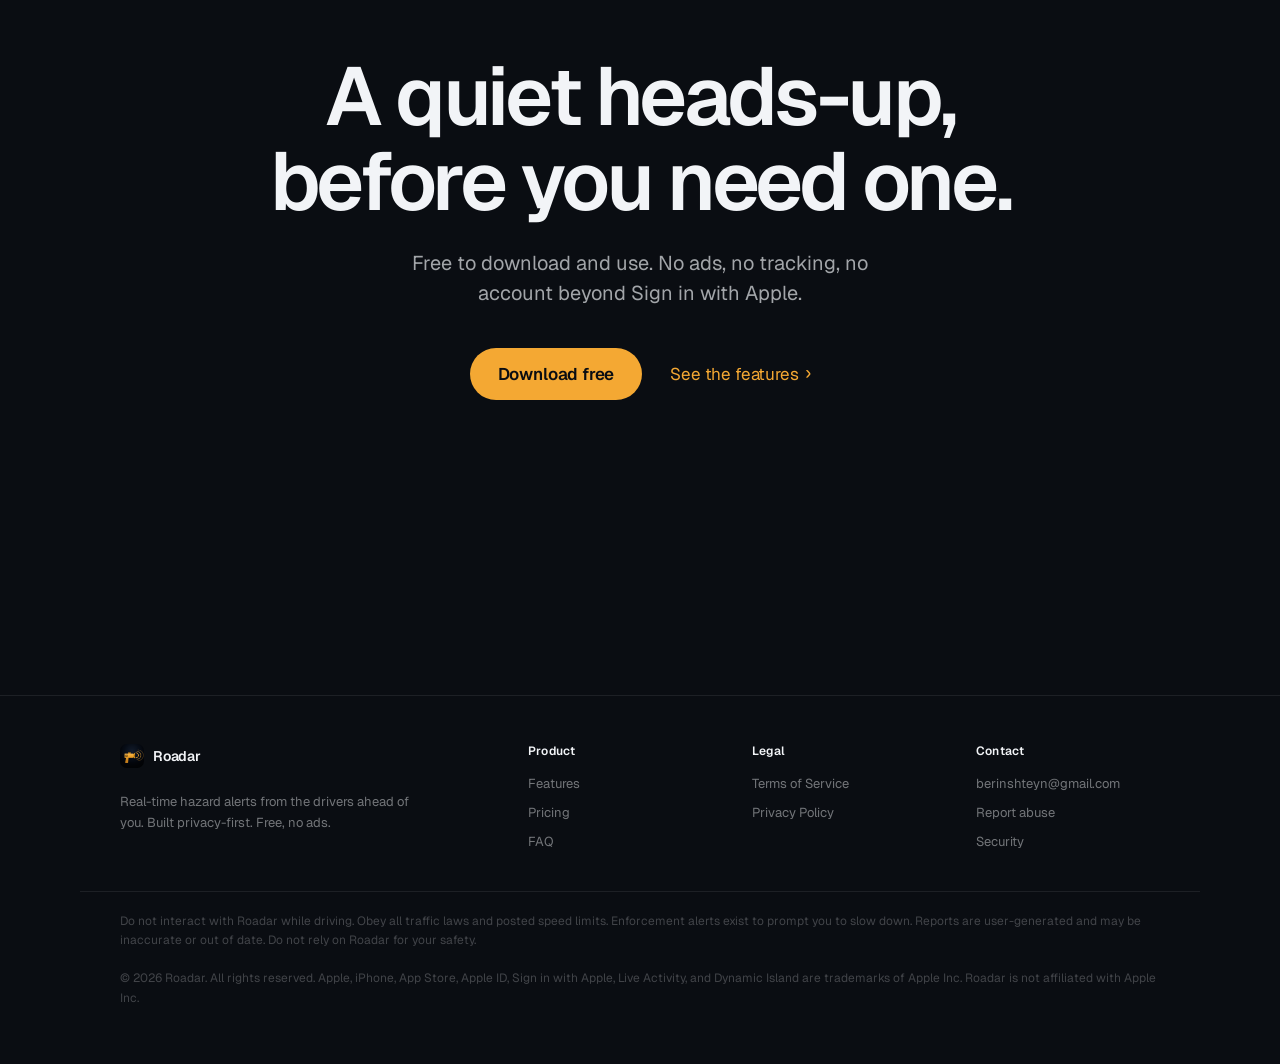
==== commit 466e884d: "Market the full camera trio; legal pages cover red-light cameras + app language - Hero, meta, and st" ====
--- a/index.html
+++ b/index.html
@@ -4,7 +4,7 @@
 <meta charset="UTF-8">
 <meta name="viewport" content="width=device-width, initial-scale=1, viewport-fit=cover">
 <meta name="theme-color" content="#0A0D12">
-<meta name="description" content="Roadar. Real-time hazard alerts from the drivers ahead of you - police, accidents, hazards, and Flock cameras. Free, anonymous, ad-free. Built for iPhone.">
+<meta name="description" content="Roadar. Every Flock, speed, and red-light camera built in - 300,000+ mapped - plus real-time police and hazard alerts from the drivers ahead of you. Free, anonymous, ad-free. Built for iPhone.">
 <meta property="og:title" content="Roadar. Know what's ahead.">
 <meta property="og:description" content="Free, real-time hazard alerts from the drivers ahead of you.">
 <meta property="og:type" content="website">
@@ -43,7 +43,7 @@
   <div class="container">
     <p class="hero-eyebrow">Built for iPhone &middot; iOS 18 or later</p>
     <h1>Know what's<br><span class="accent">ahead.</span></h1>
-    <p class="lead">Real-time hazard alerts from the drivers ahead of you. Slow down before you need to.</p>
+    <p class="lead">Every Flock, speed, and red-light camera on your map, built in. Plus real-time police and hazard alerts from the drivers ahead of you.</p>
     <div class="hero-cta">
       <a class="btn btn-primary" href="pricing.html">Download free</a>
       <a class="link-more" href="features.html">See the features</a>
@@ -53,7 +53,7 @@
 
   <div class="hero-stage">
     <figure class="shot-frame fade-up" style="margin: 0;">
-      <img src="images/shot-map.png" width="570" height="1240" alt="Roadar map with live police, accident, debris, and Flock-camera alerts and the REPORT button" fetchpriority="high">
+      <img src="images/shot-map.png" width="570" height="1240" alt="Roadar map with mapped Flock, speed, and red-light cameras plus live police, accident, and debris alerts and the REPORT button" fetchpriority="high">
     </figure>
   </div>
 </header>
@@ -69,8 +69,8 @@
         <div class="label">Default alert radius. Tune it to your commute.</div>
       </div>
       <div class="stat">
-        <div class="value">6</div>
-        <div class="label">Report categories, from police to Flock cameras.</div>
+        <div class="value">300k<span class="unit">+</span></div>
+        <div class="label">Mapped Flock, speed &amp; red-light cameras, built in.</div>
       </div>
       <div class="stat">
         <div class="value">1<span class="unit">tap</span></div>
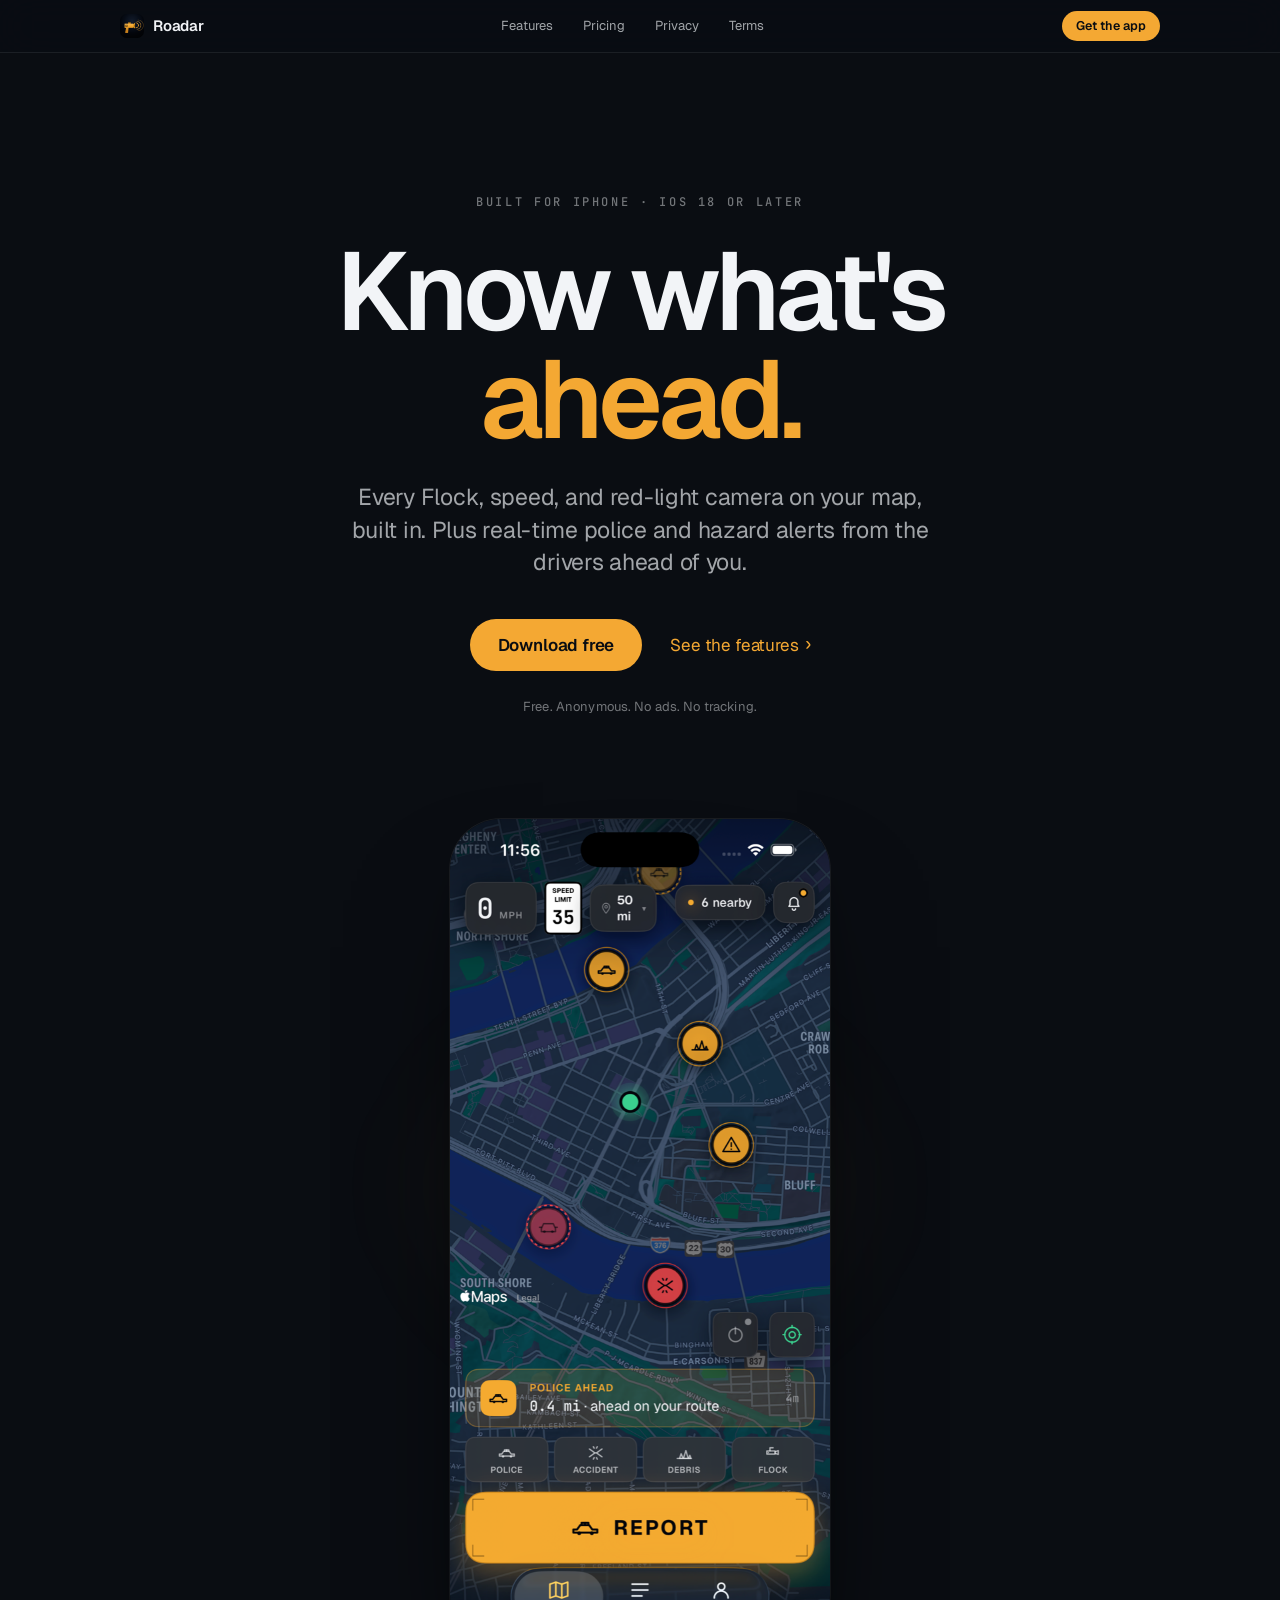
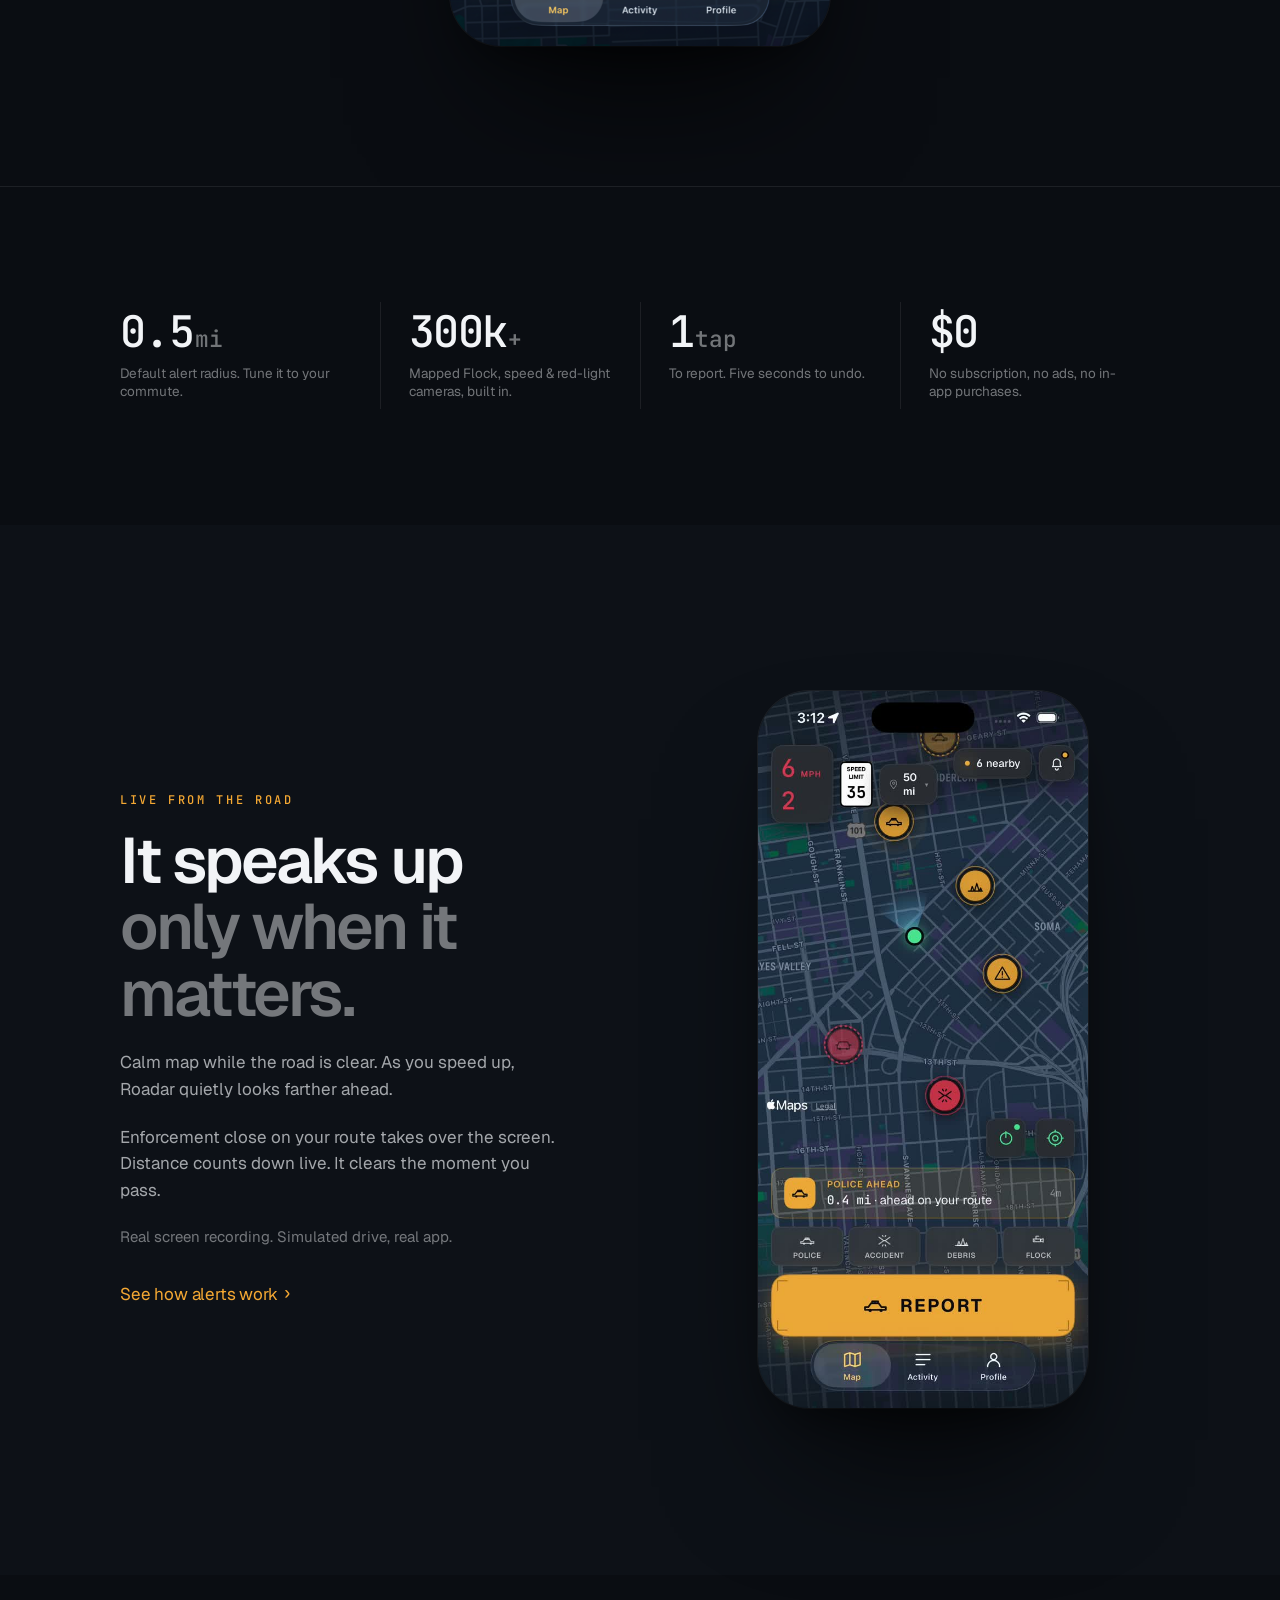
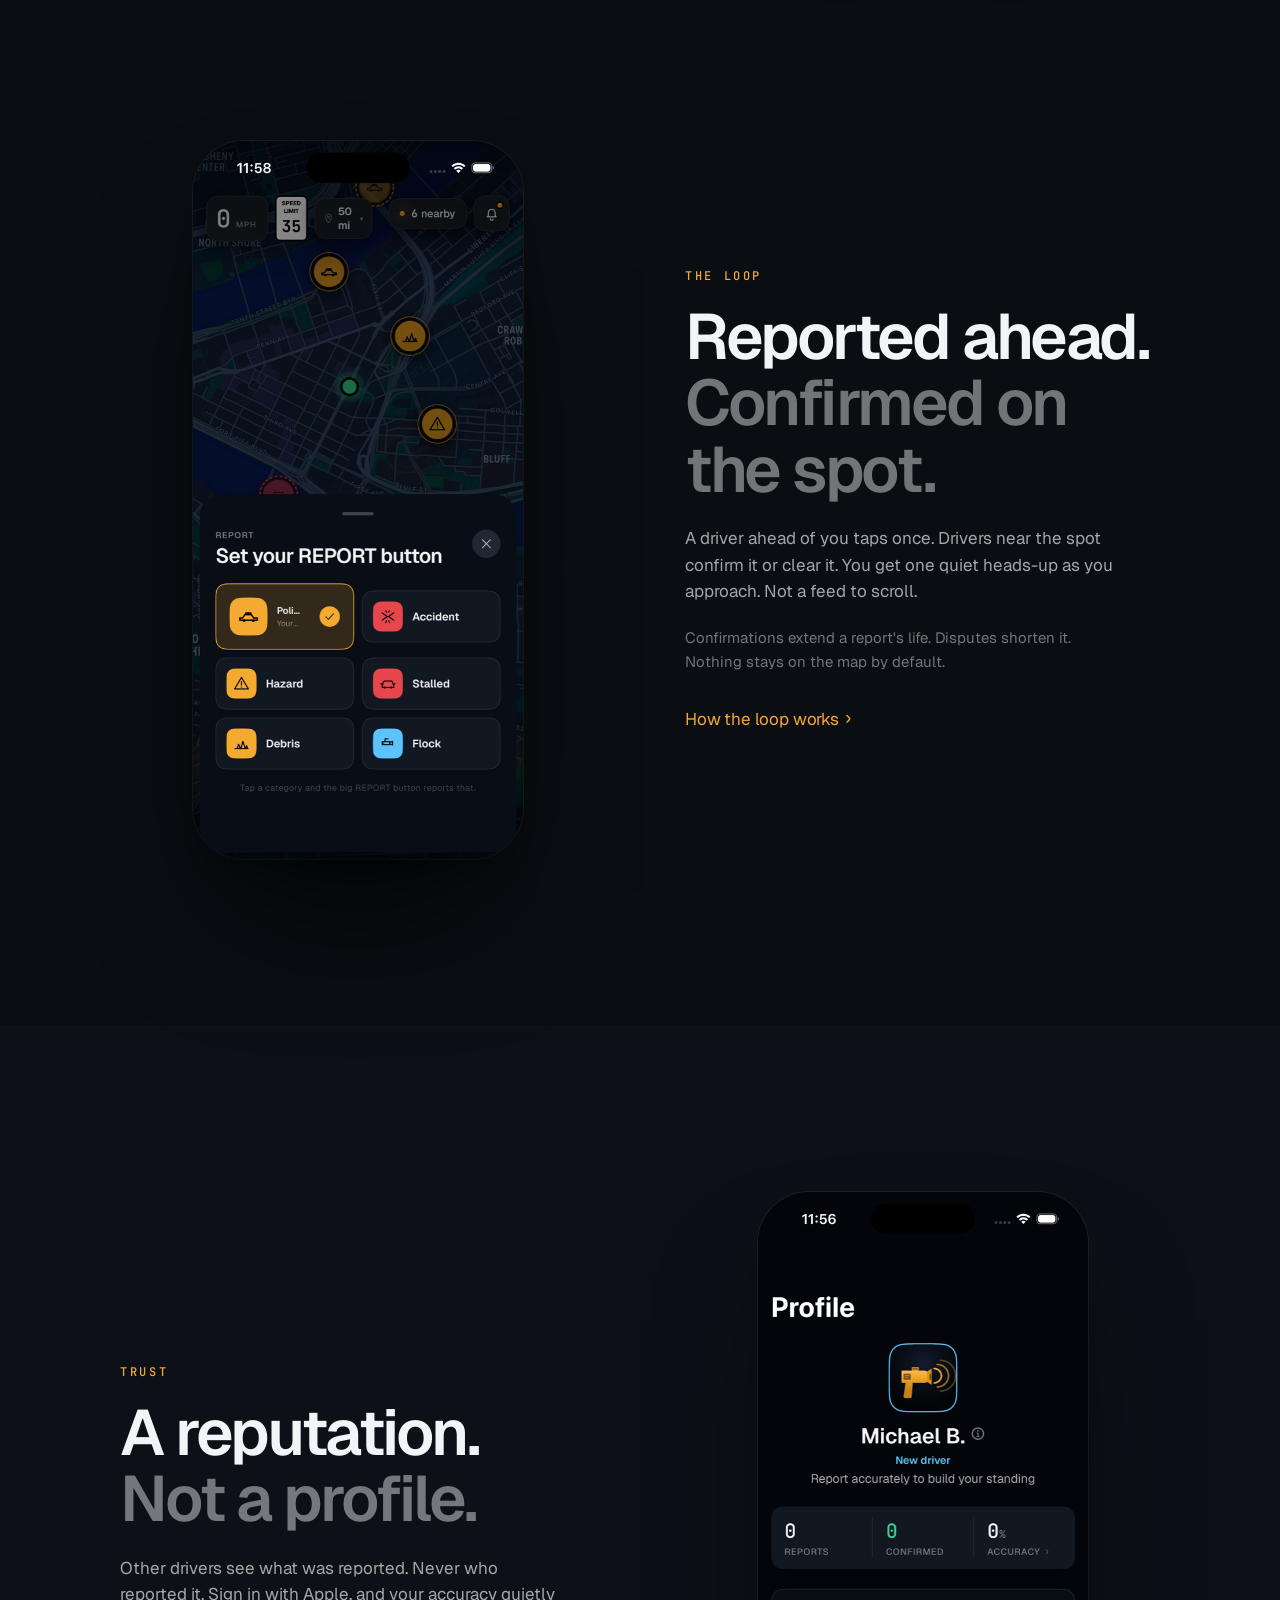
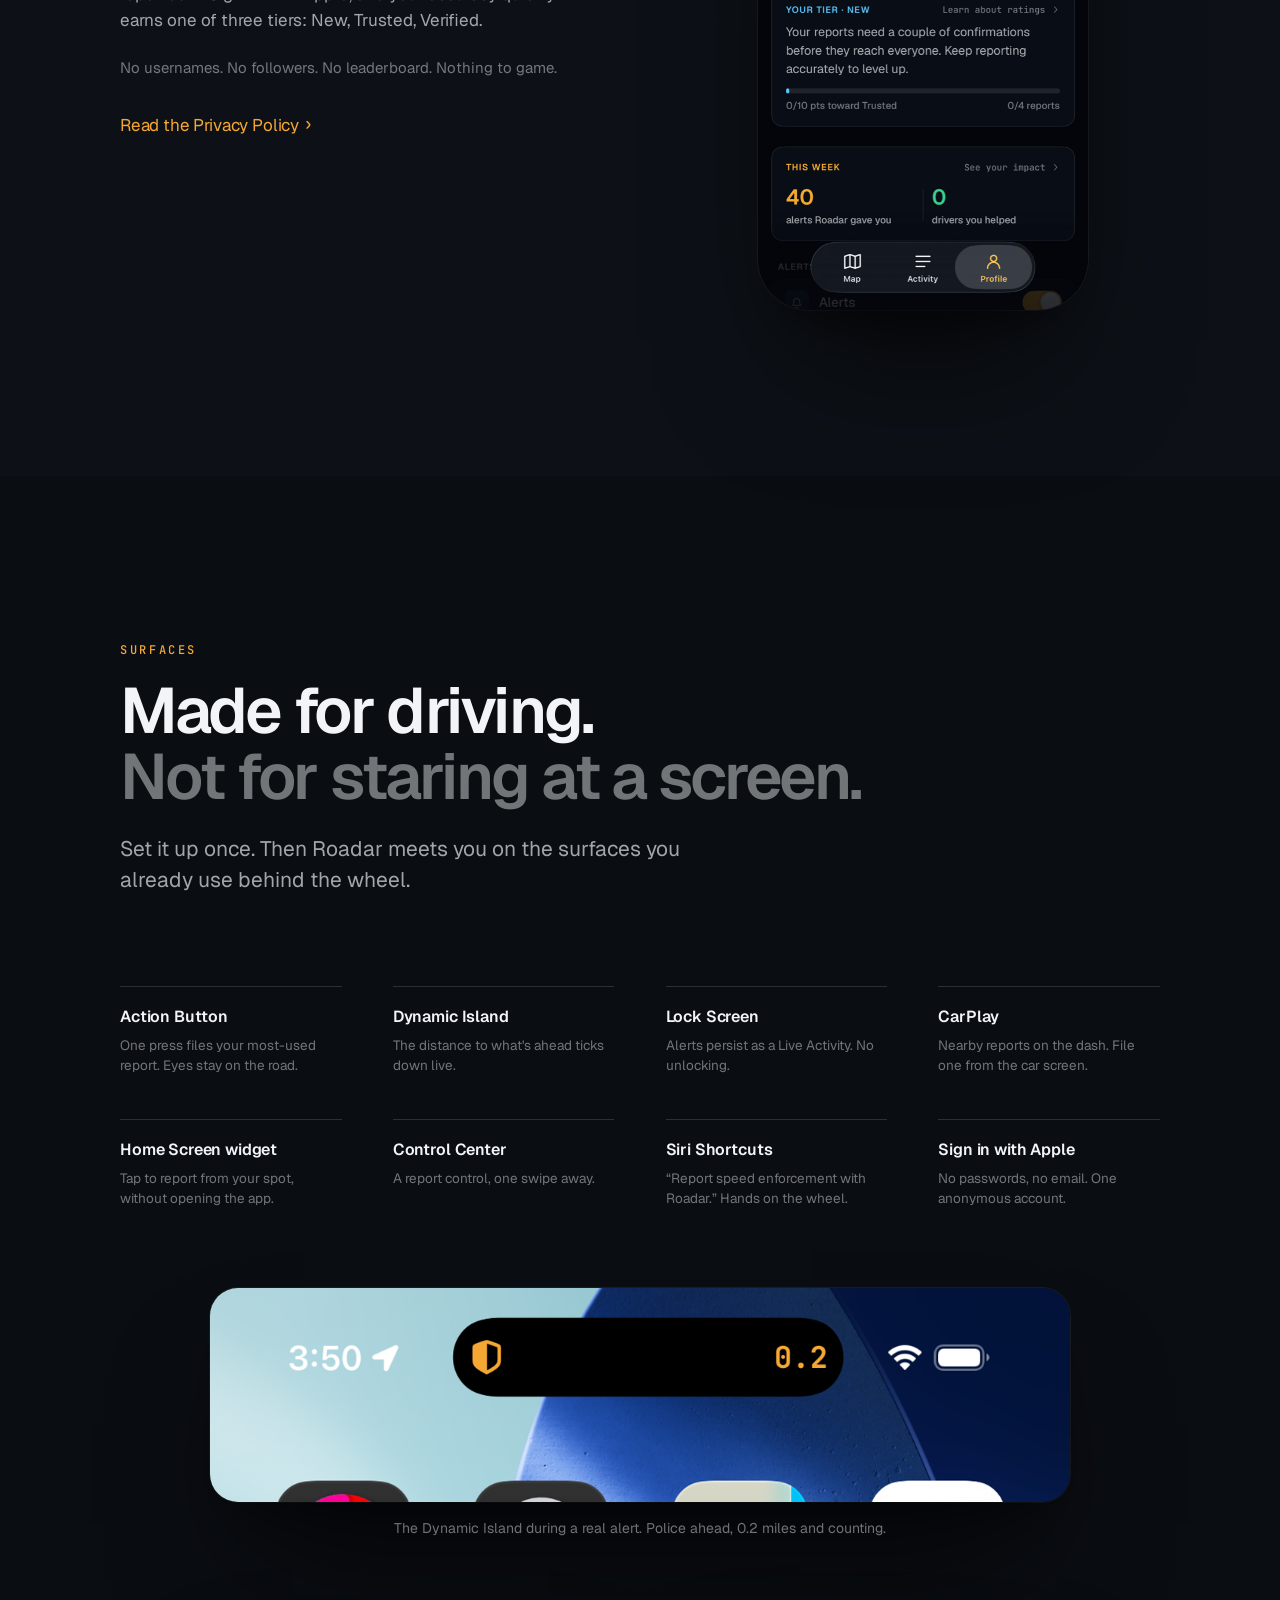
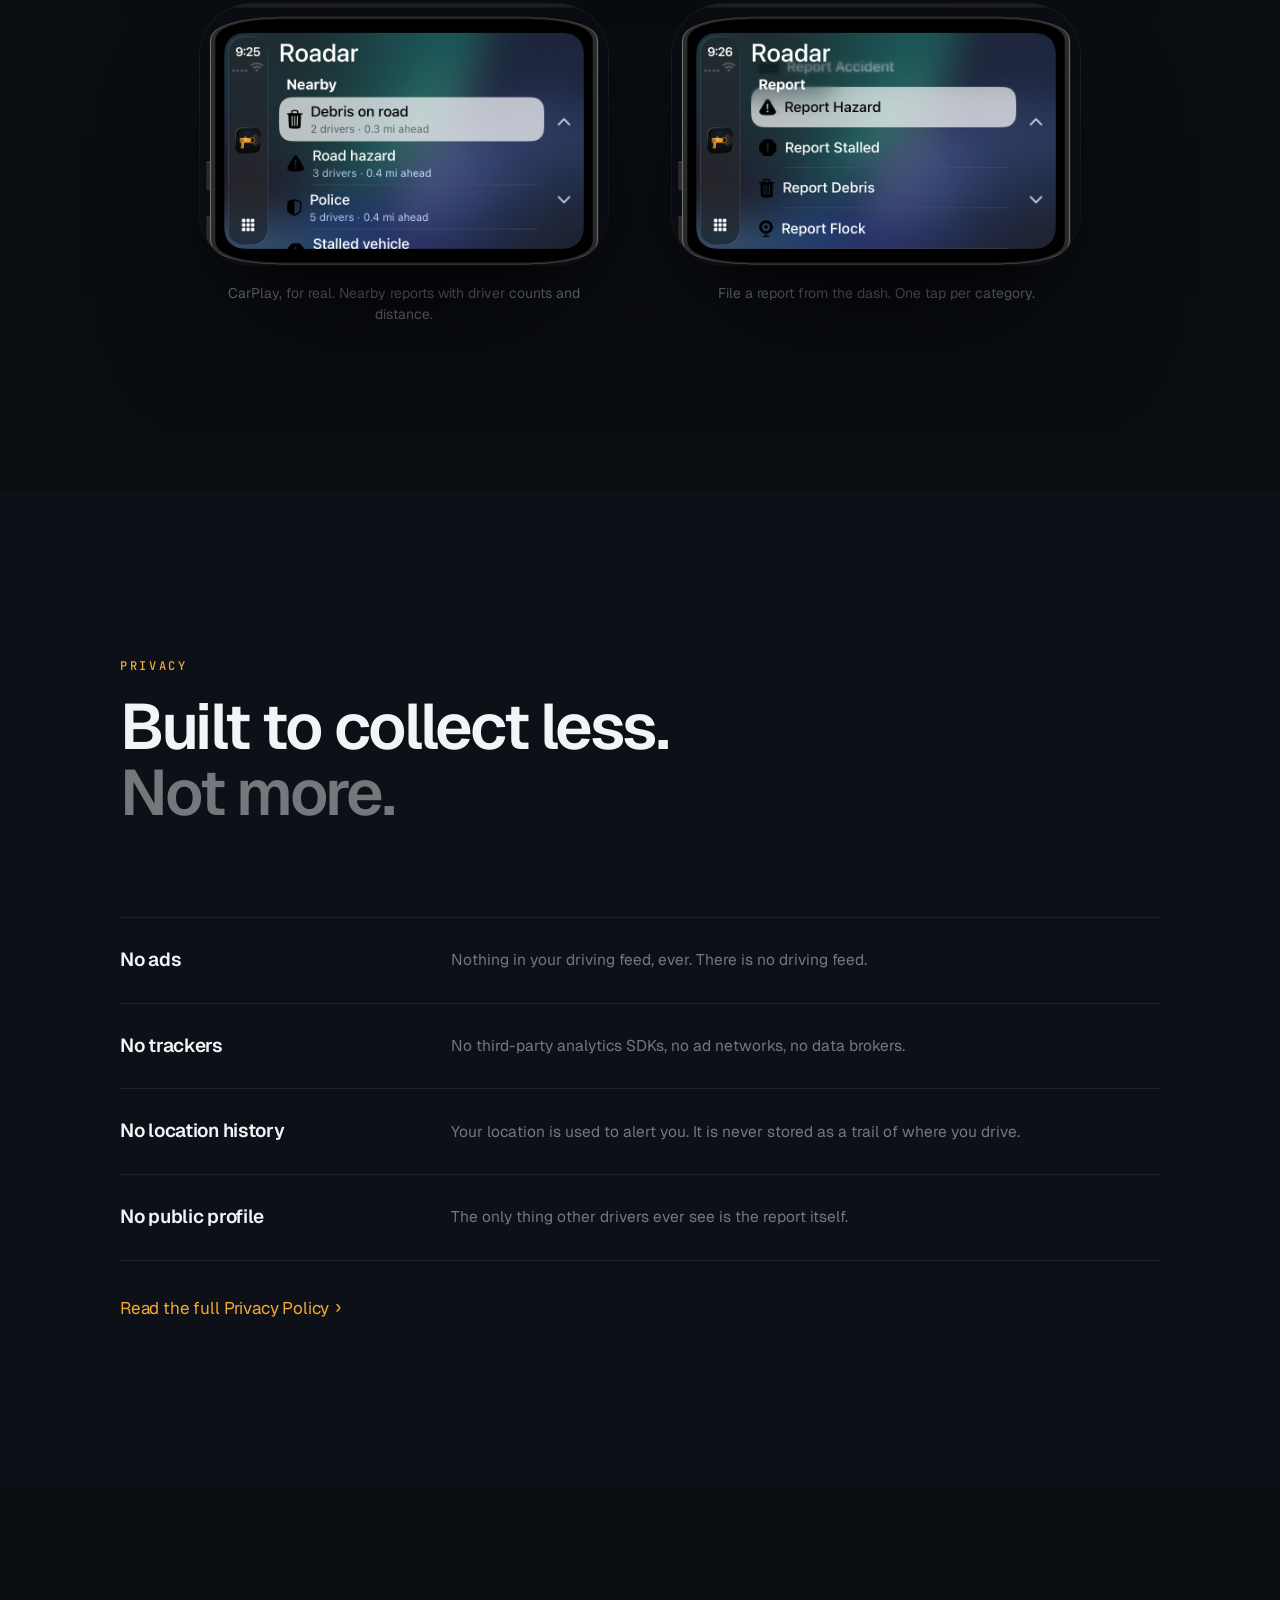
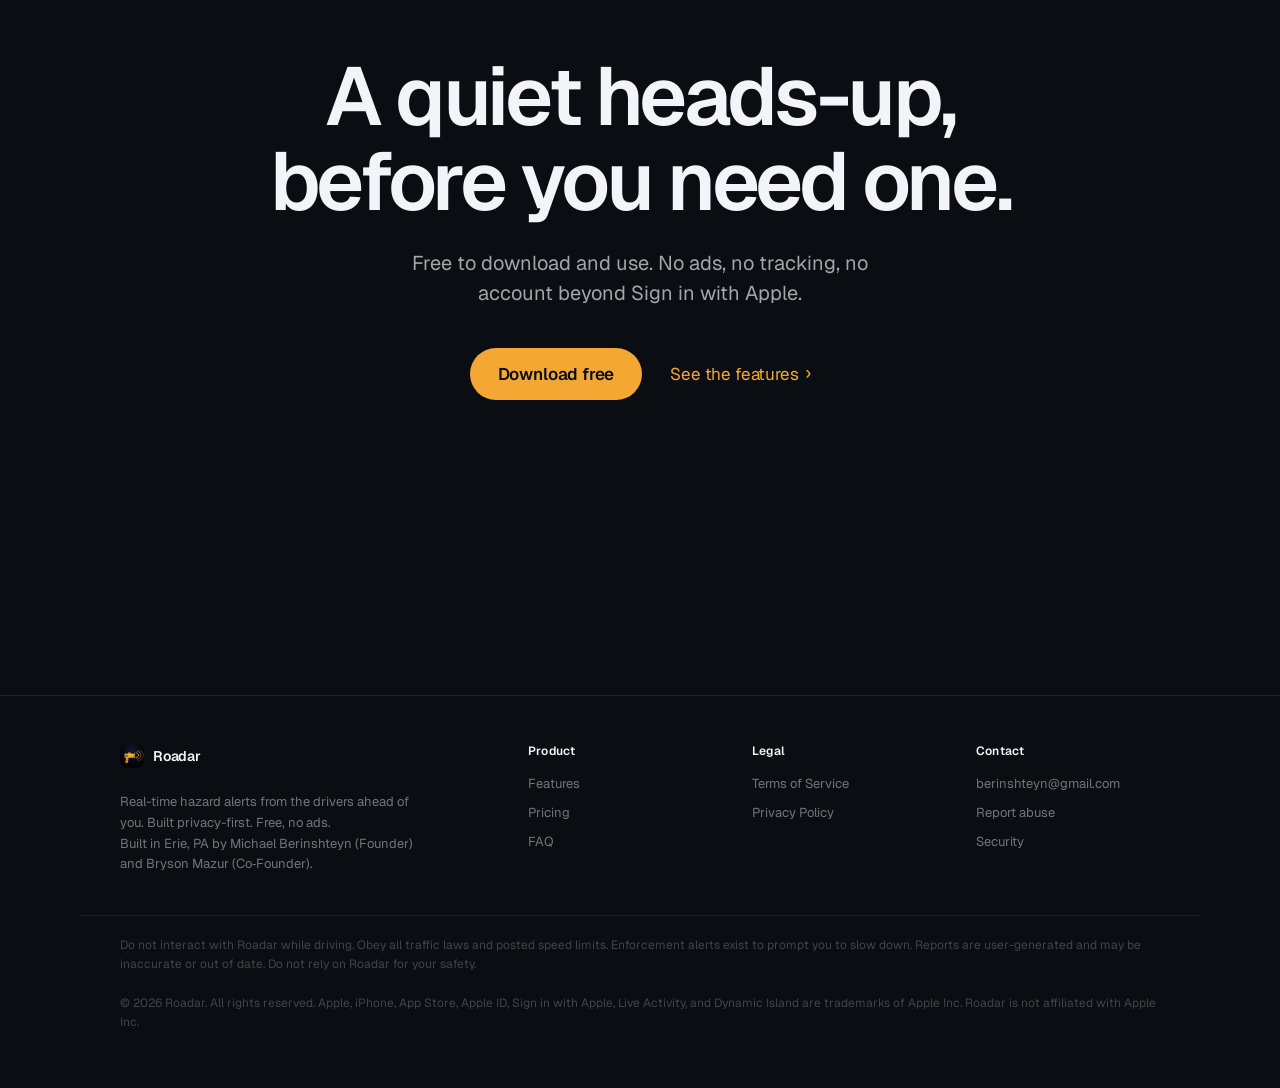
==== commit b4066192: "Footer credits the founders Built in Erie, PA by Michael Berinshteyn (Founder) and Bryson Mazur (Co-" ====
--- a/index.html
+++ b/index.html
@@ -262,6 +262,7 @@
         <span>Roadar</span>
       </div>
       <p class="blurb">Real-time hazard alerts from the drivers ahead of you. Built privacy-first. Free, no ads.</p>
+      <p class="blurb">Built in Erie, PA by Michael Berinshteyn (Founder) and Bryson Mazur (Co&#8209;Founder).</p>
     </div>
     <div>
       <h4>Product</h4>
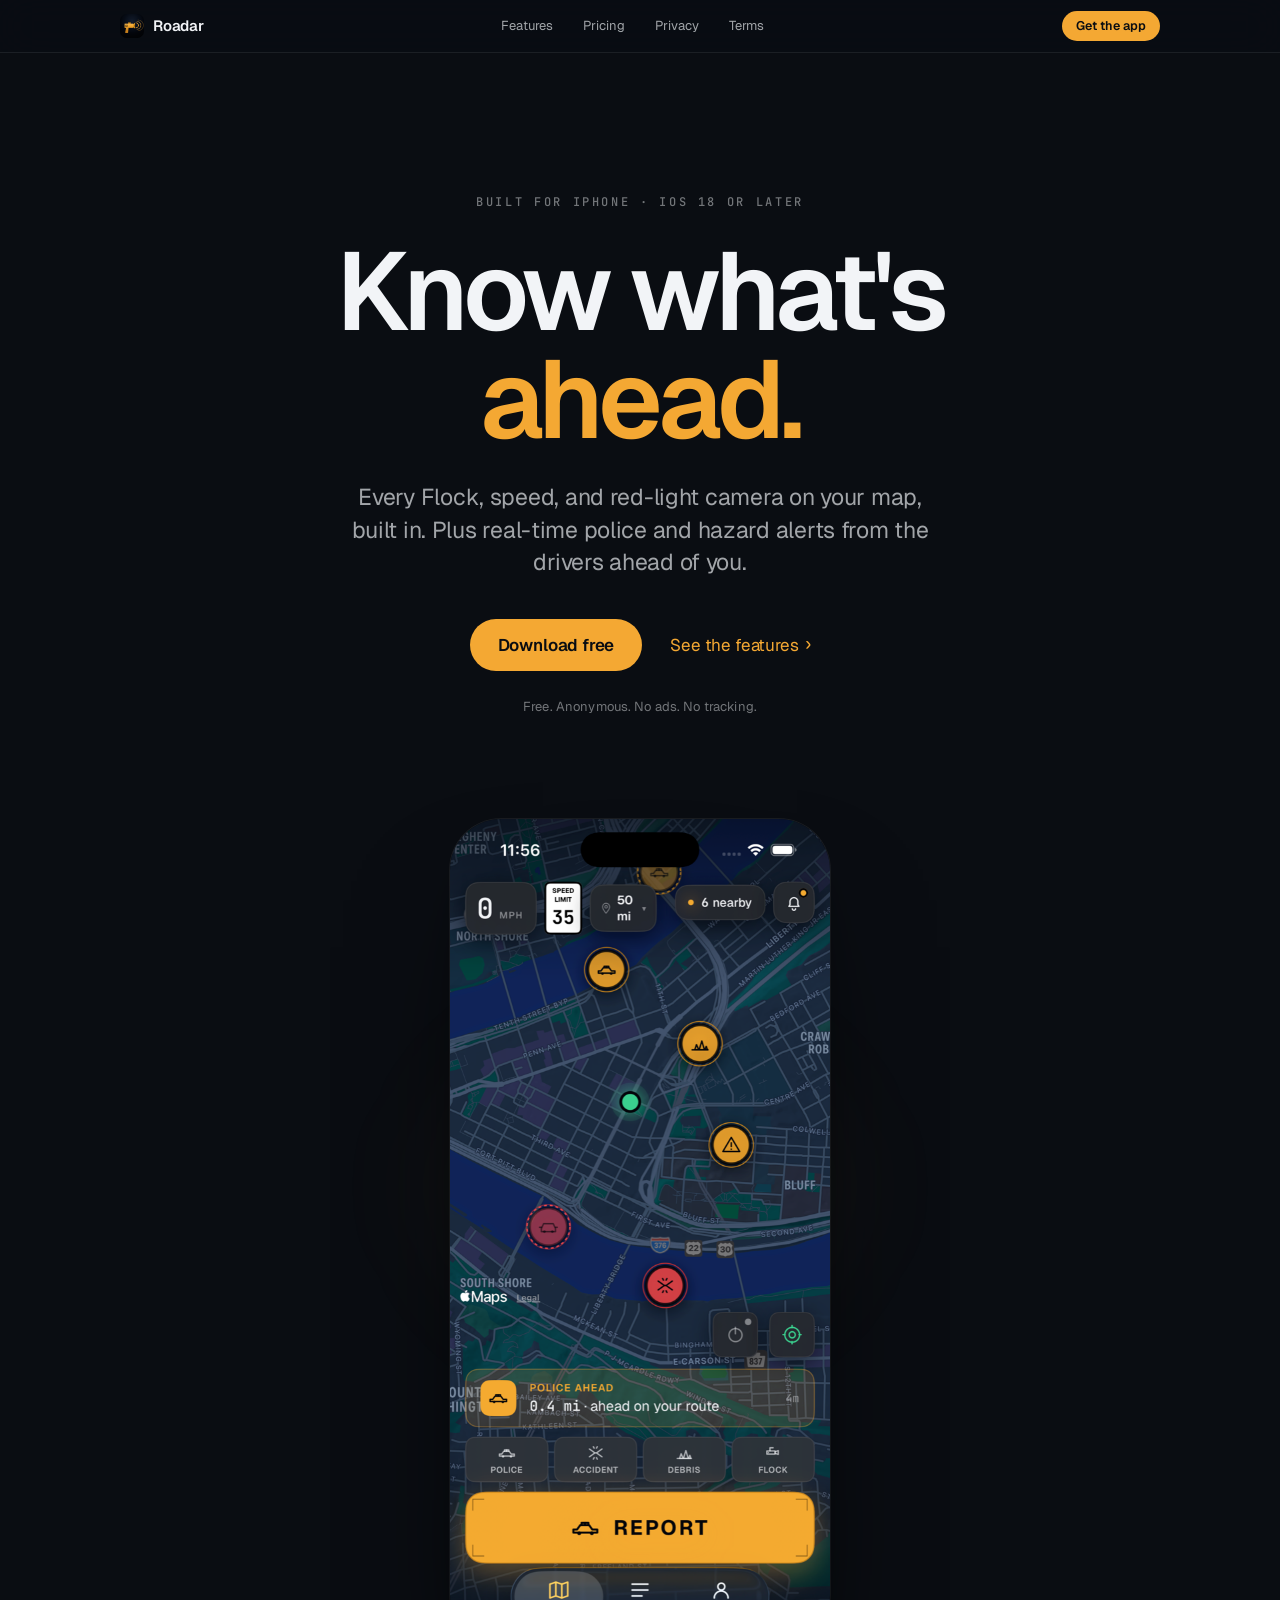
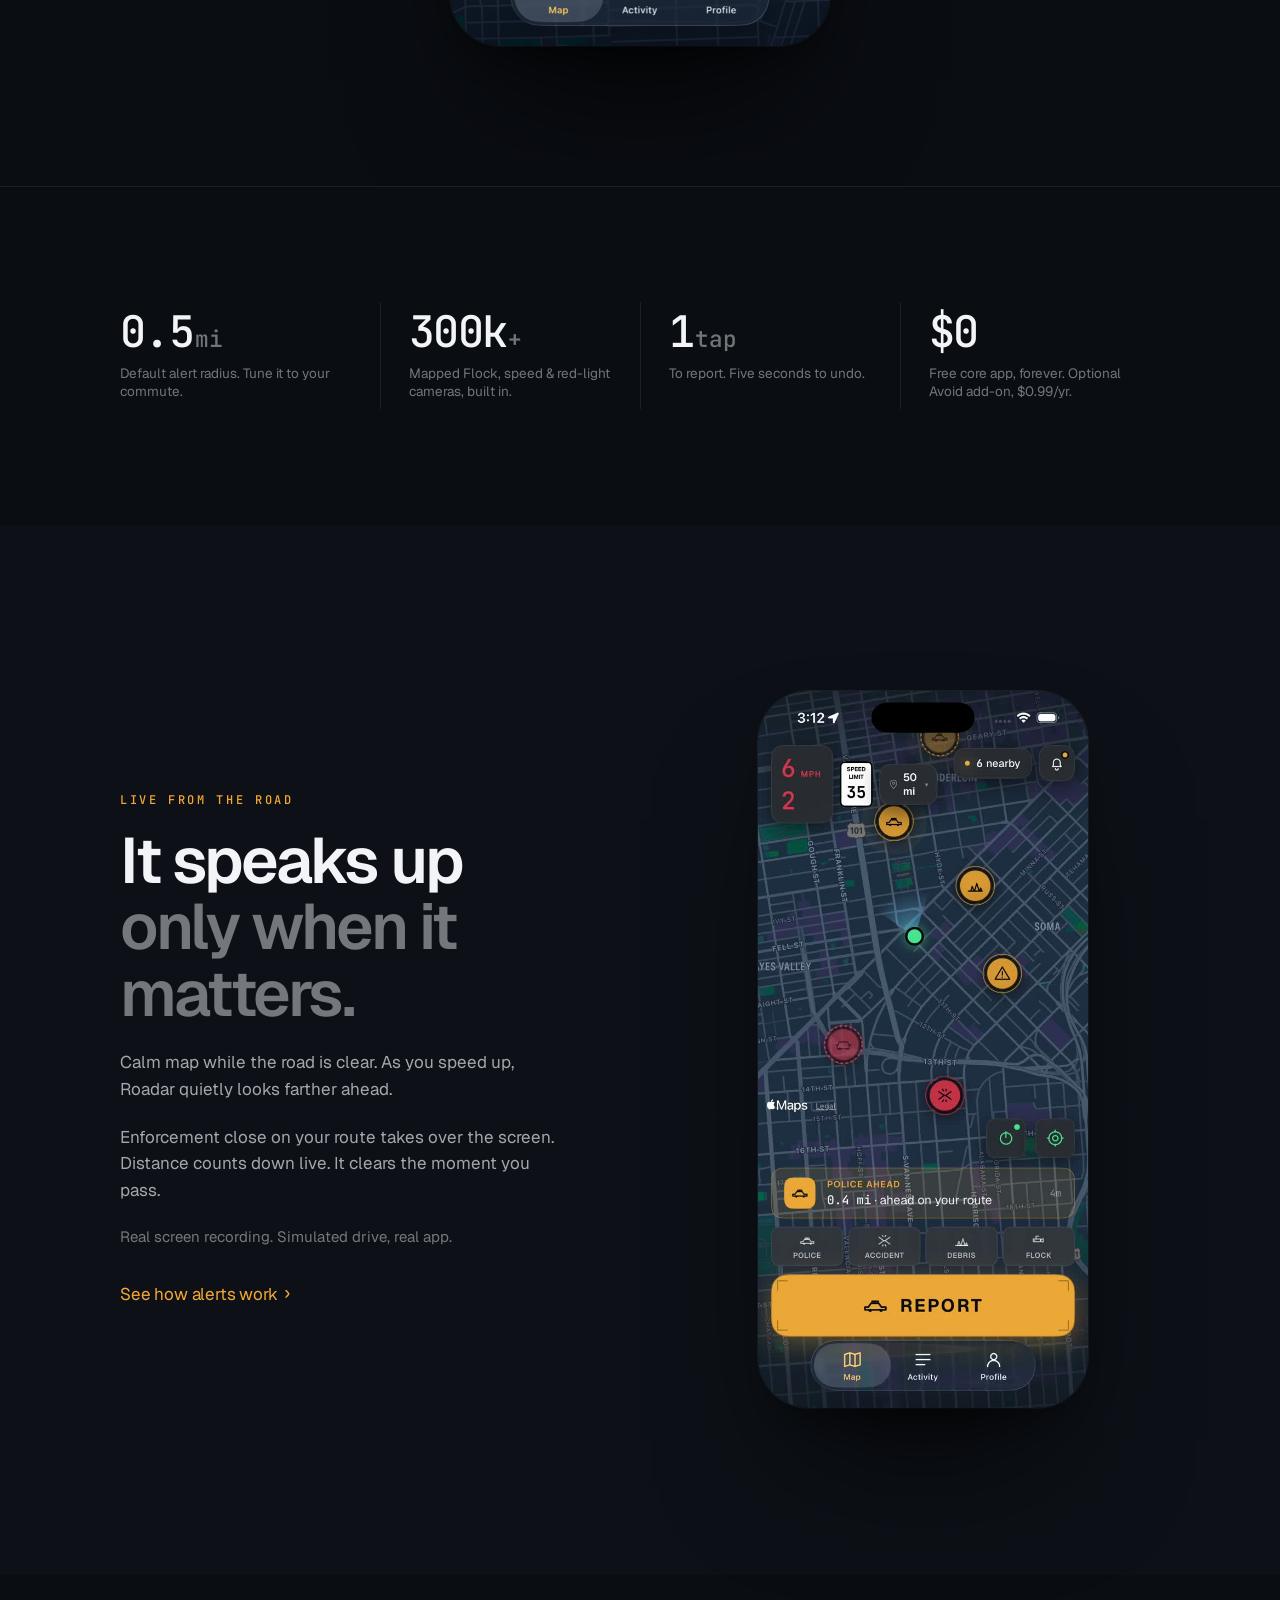
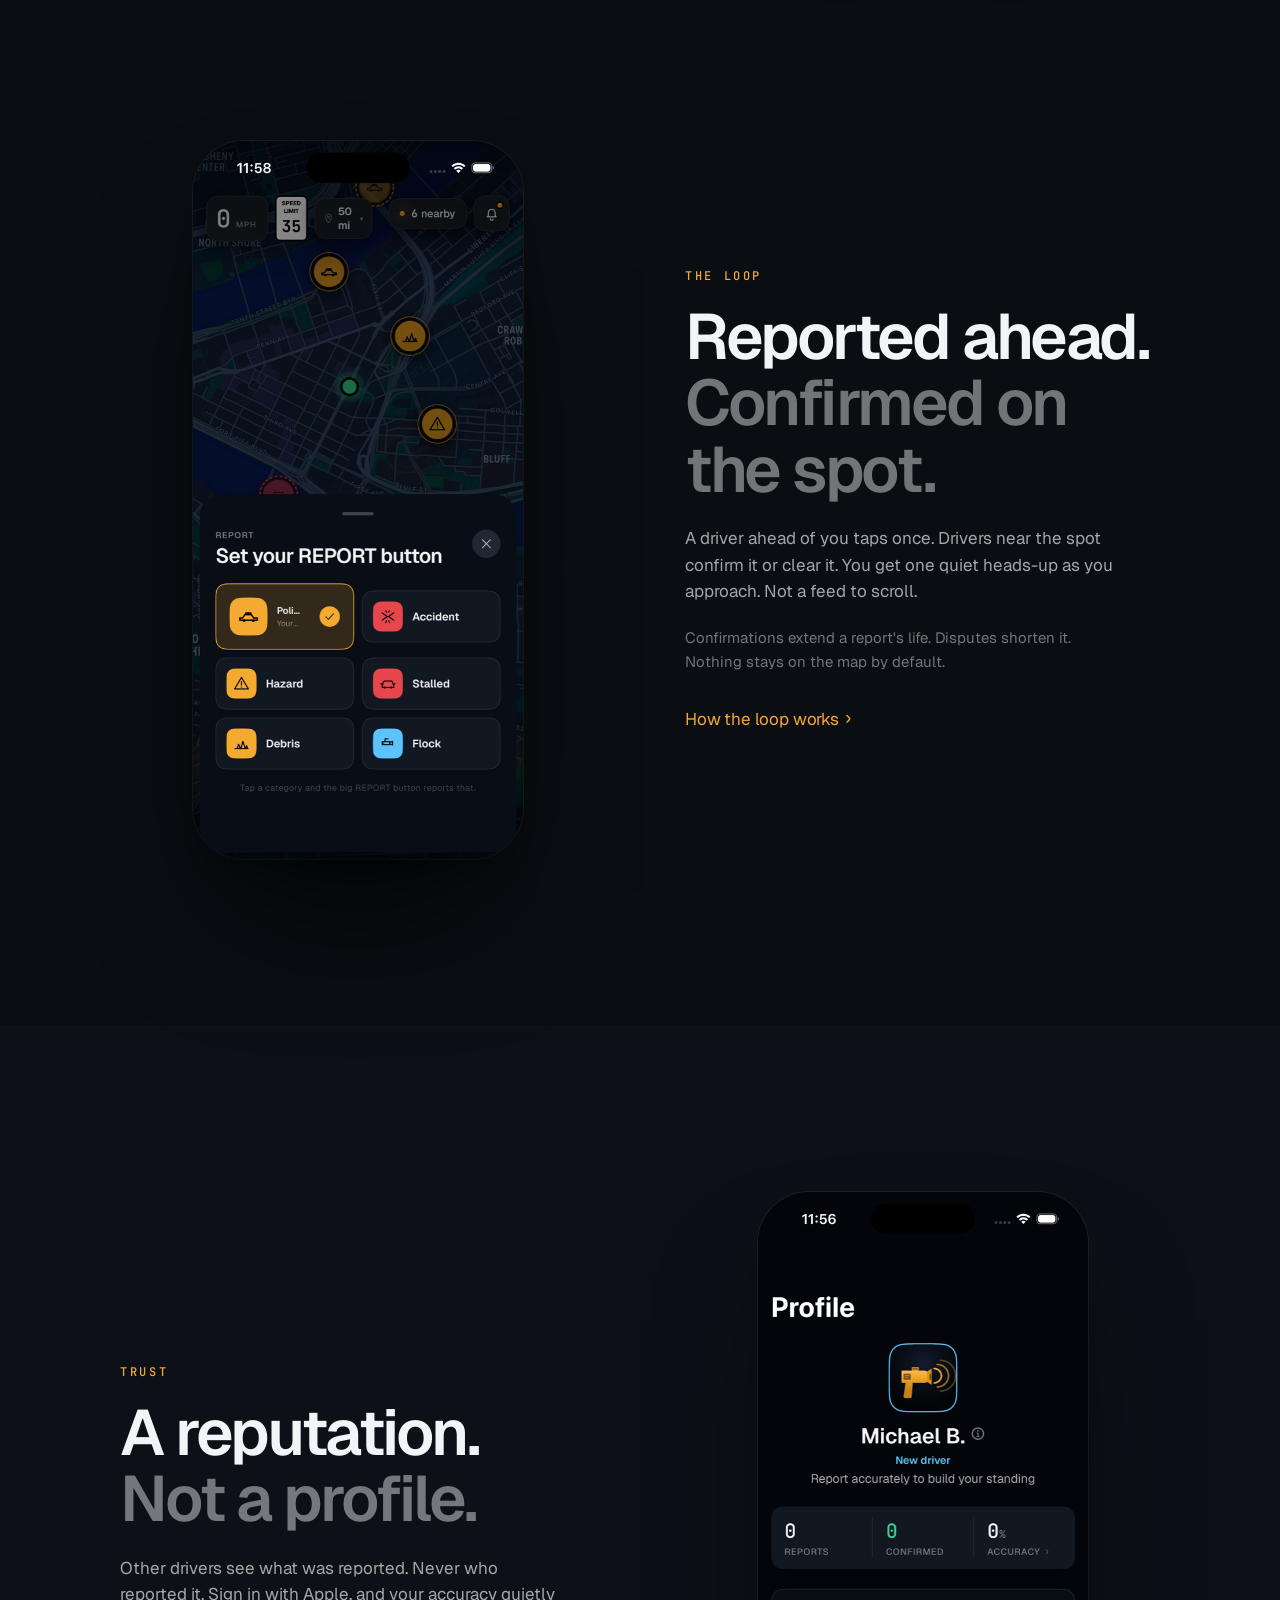
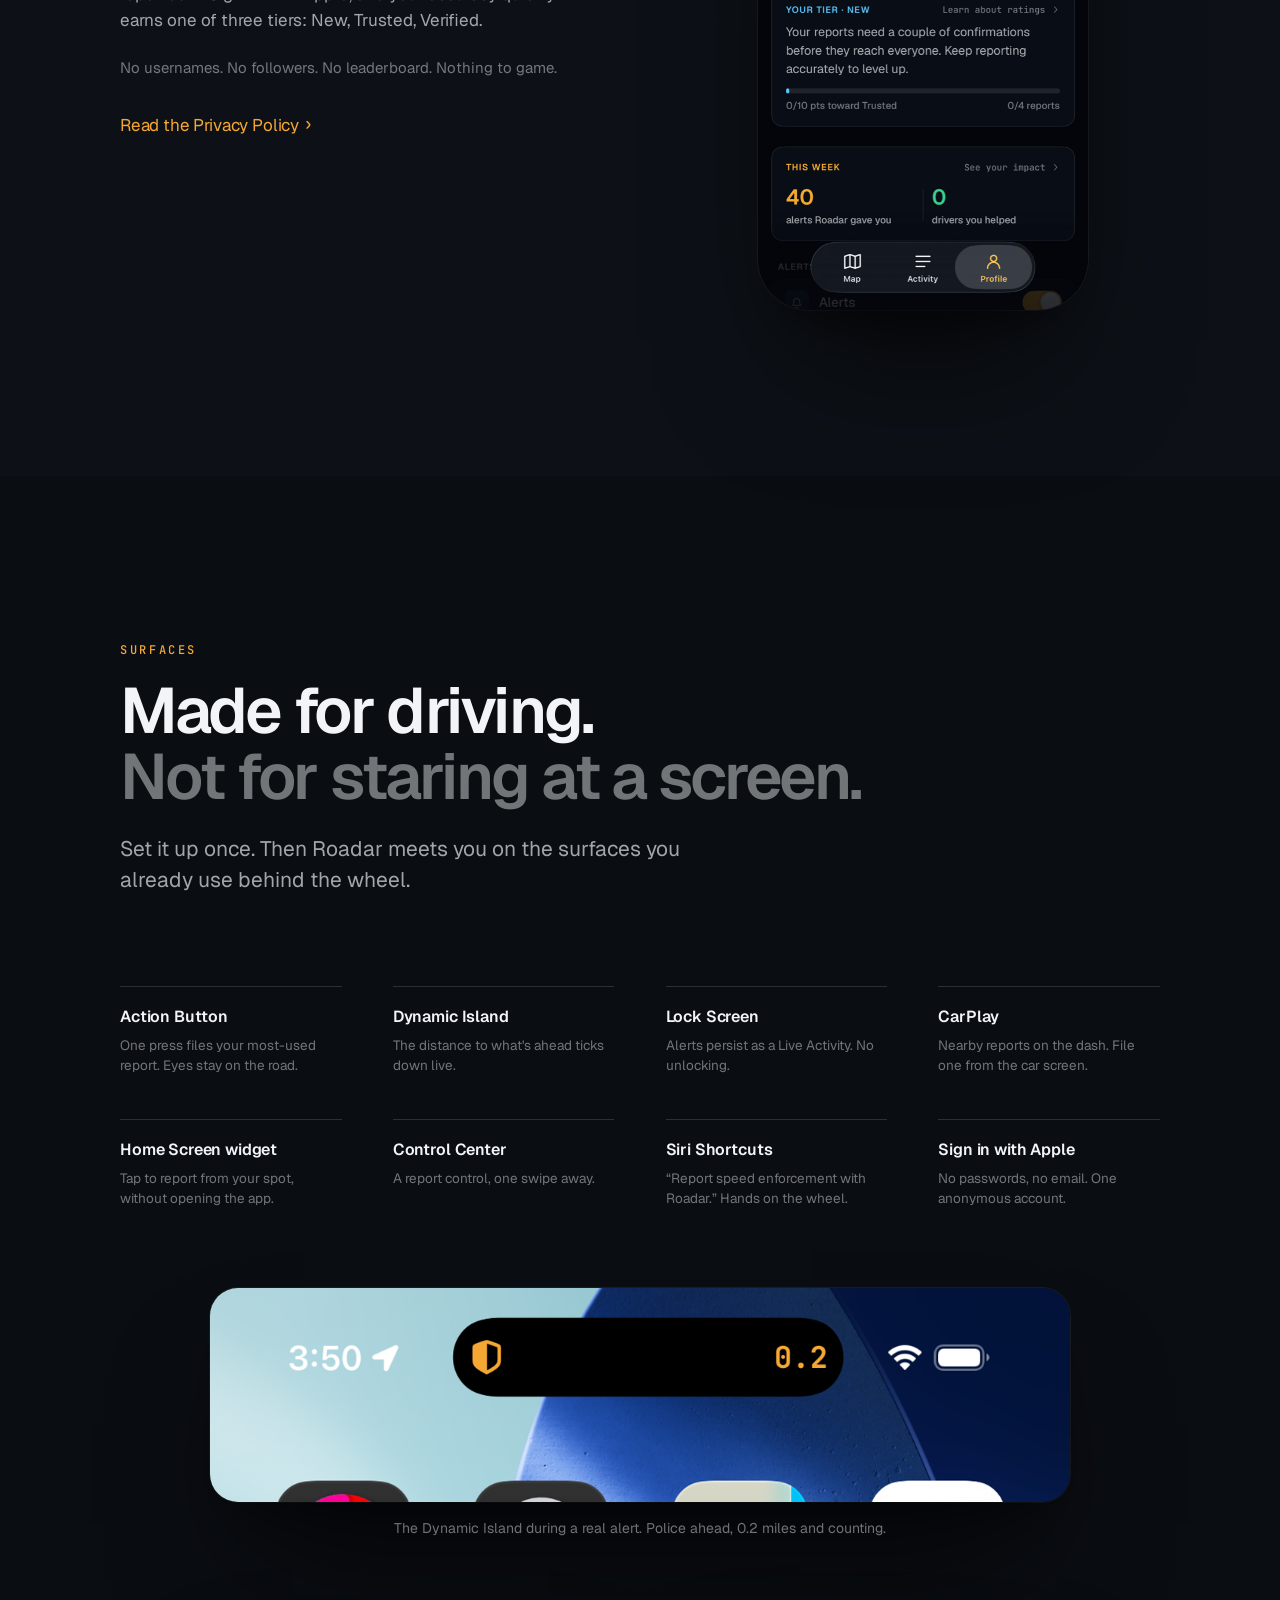
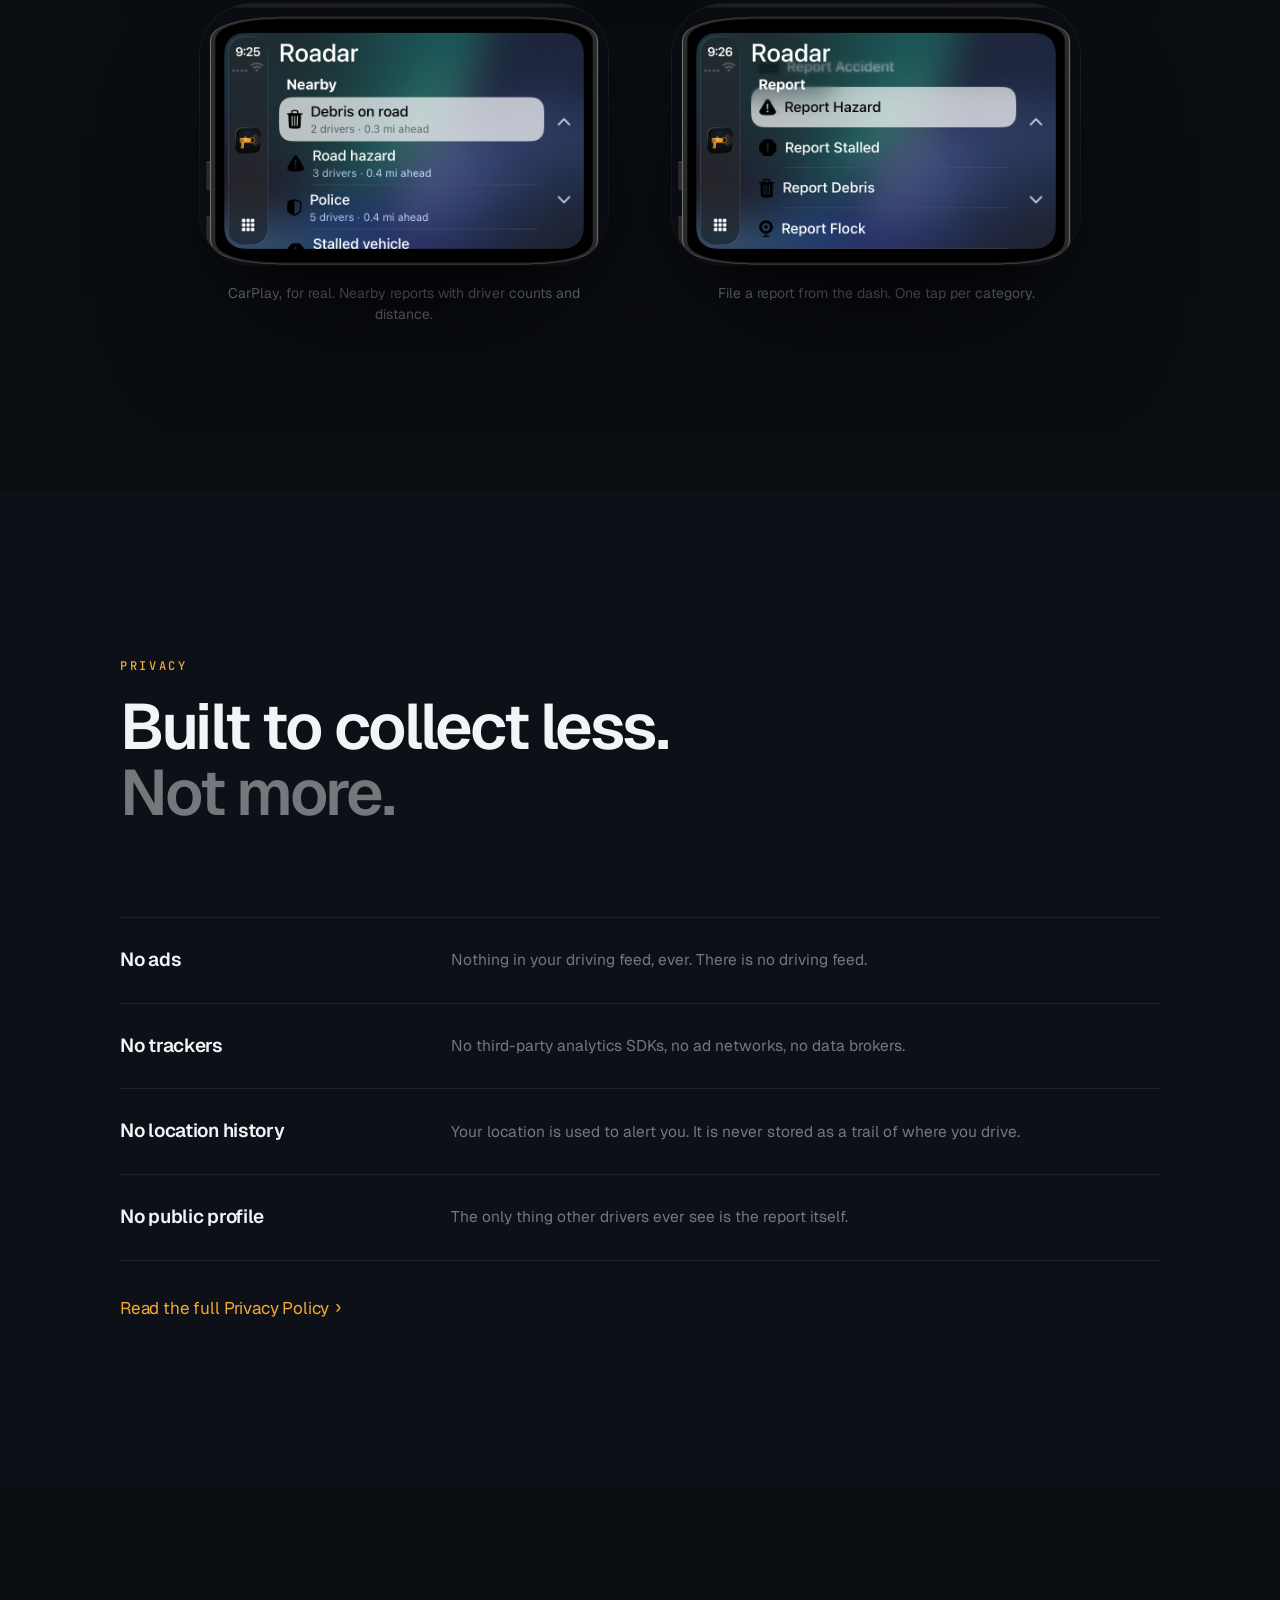
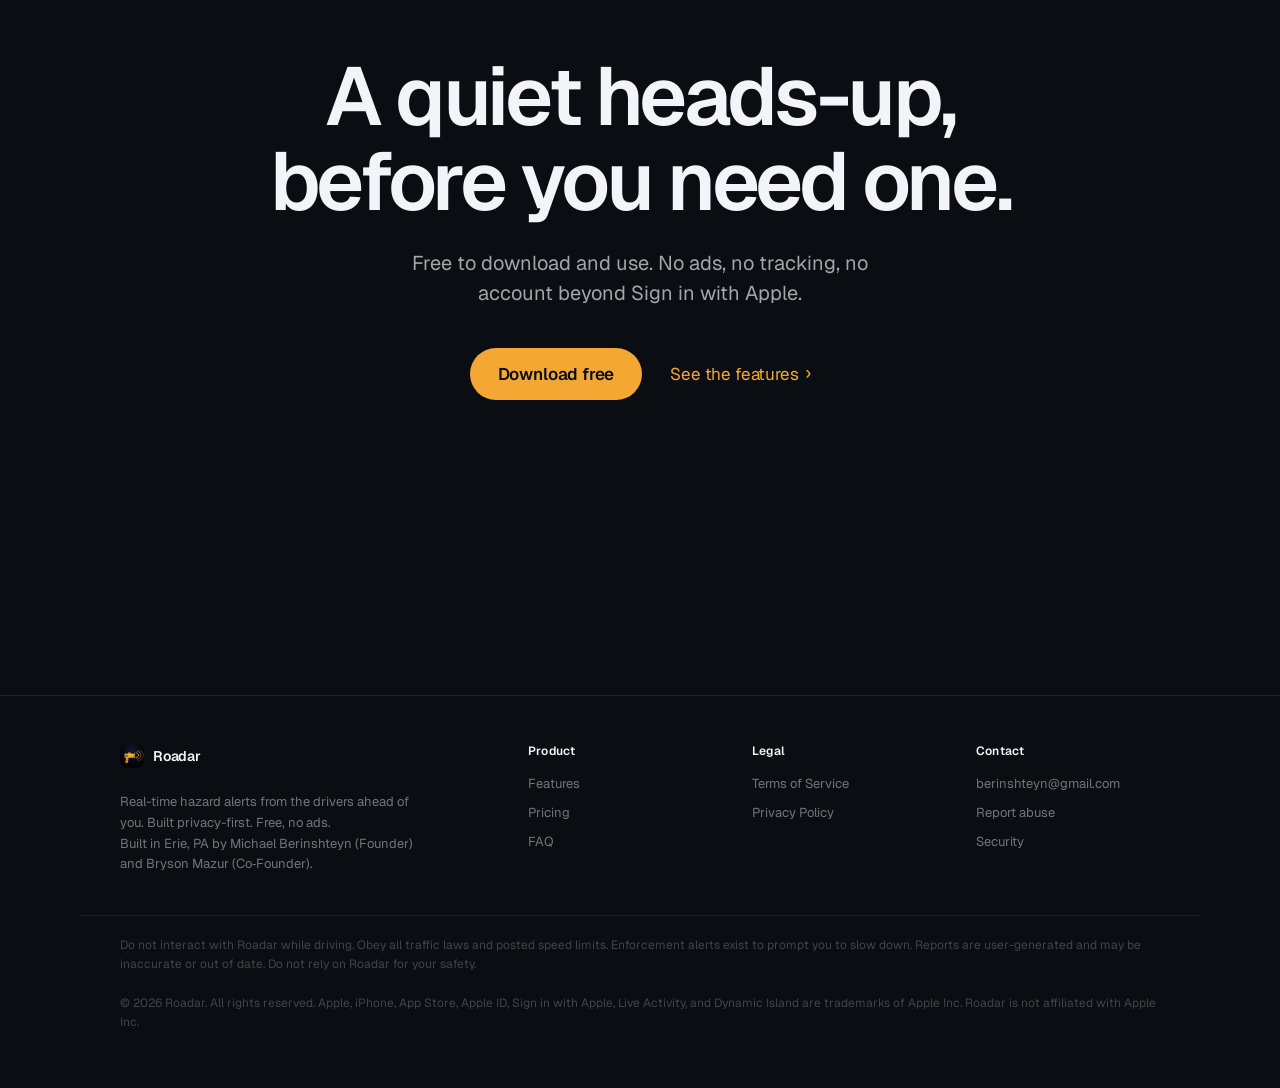
==== commit 917d5b75: "Update site for the paid Avoid subscription: free core + optional add-on The site claimed Roadar was" ====
--- a/index.html
+++ b/index.html
@@ -5,9 +5,18 @@
 <meta name="viewport" content="width=device-width, initial-scale=1, viewport-fit=cover">
 <meta name="theme-color" content="#0A0D12">
 <meta name="description" content="Roadar. Every Flock, speed, and red-light camera built in - 300,000+ mapped - plus real-time police and hazard alerts from the drivers ahead of you. Free, anonymous, ad-free. Built for iPhone.">
+<meta property="og:type" content="website">
+<meta property="og:site_name" content="Roadar">
+<meta property="og:url" content="https://devmastermike.github.io/roadar-website/">
 <meta property="og:title" content="Roadar. Know what's ahead.">
-<meta property="og:description" content="Free, real-time hazard alerts from the drivers ahead of you.">
-<meta property="og:type" content="website">
+<meta property="og:description" content="Every Flock, speed & red-light camera built in - 300,000+ mapped - plus live police and hazard alerts from the drivers ahead. Free, anonymous, no ads.">
+<meta property="og:image" content="https://devmastermike.github.io/roadar-website/images/og-card.png">
+<meta property="og:image:width" content="1200">
+<meta property="og:image:height" content="630">
+<meta name="twitter:card" content="summary_large_image">
+<meta name="twitter:title" content="Roadar. Know what's ahead.">
+<meta name="twitter:description" content="Every Flock, speed & red-light camera built in - 300,000+ mapped - plus live police and hazard alerts from the drivers ahead. Free, anonymous, no ads.">
+<meta name="twitter:image" content="https://devmastermike.github.io/roadar-website/images/og-card.png">
 <title>Roadar. Know what's ahead.</title>
 
 <link rel="icon" type="image/png" href="images/app-icon.png">
@@ -78,7 +87,7 @@
       </div>
       <div class="stat">
         <div class="value">$0</div>
-        <div class="label">No subscription, no ads, no in-app purchases.</div>
+        <div class="label">Free core app, forever. Optional Avoid add-on, $0.99/yr.</div>
       </div>
     </div>
   </div>
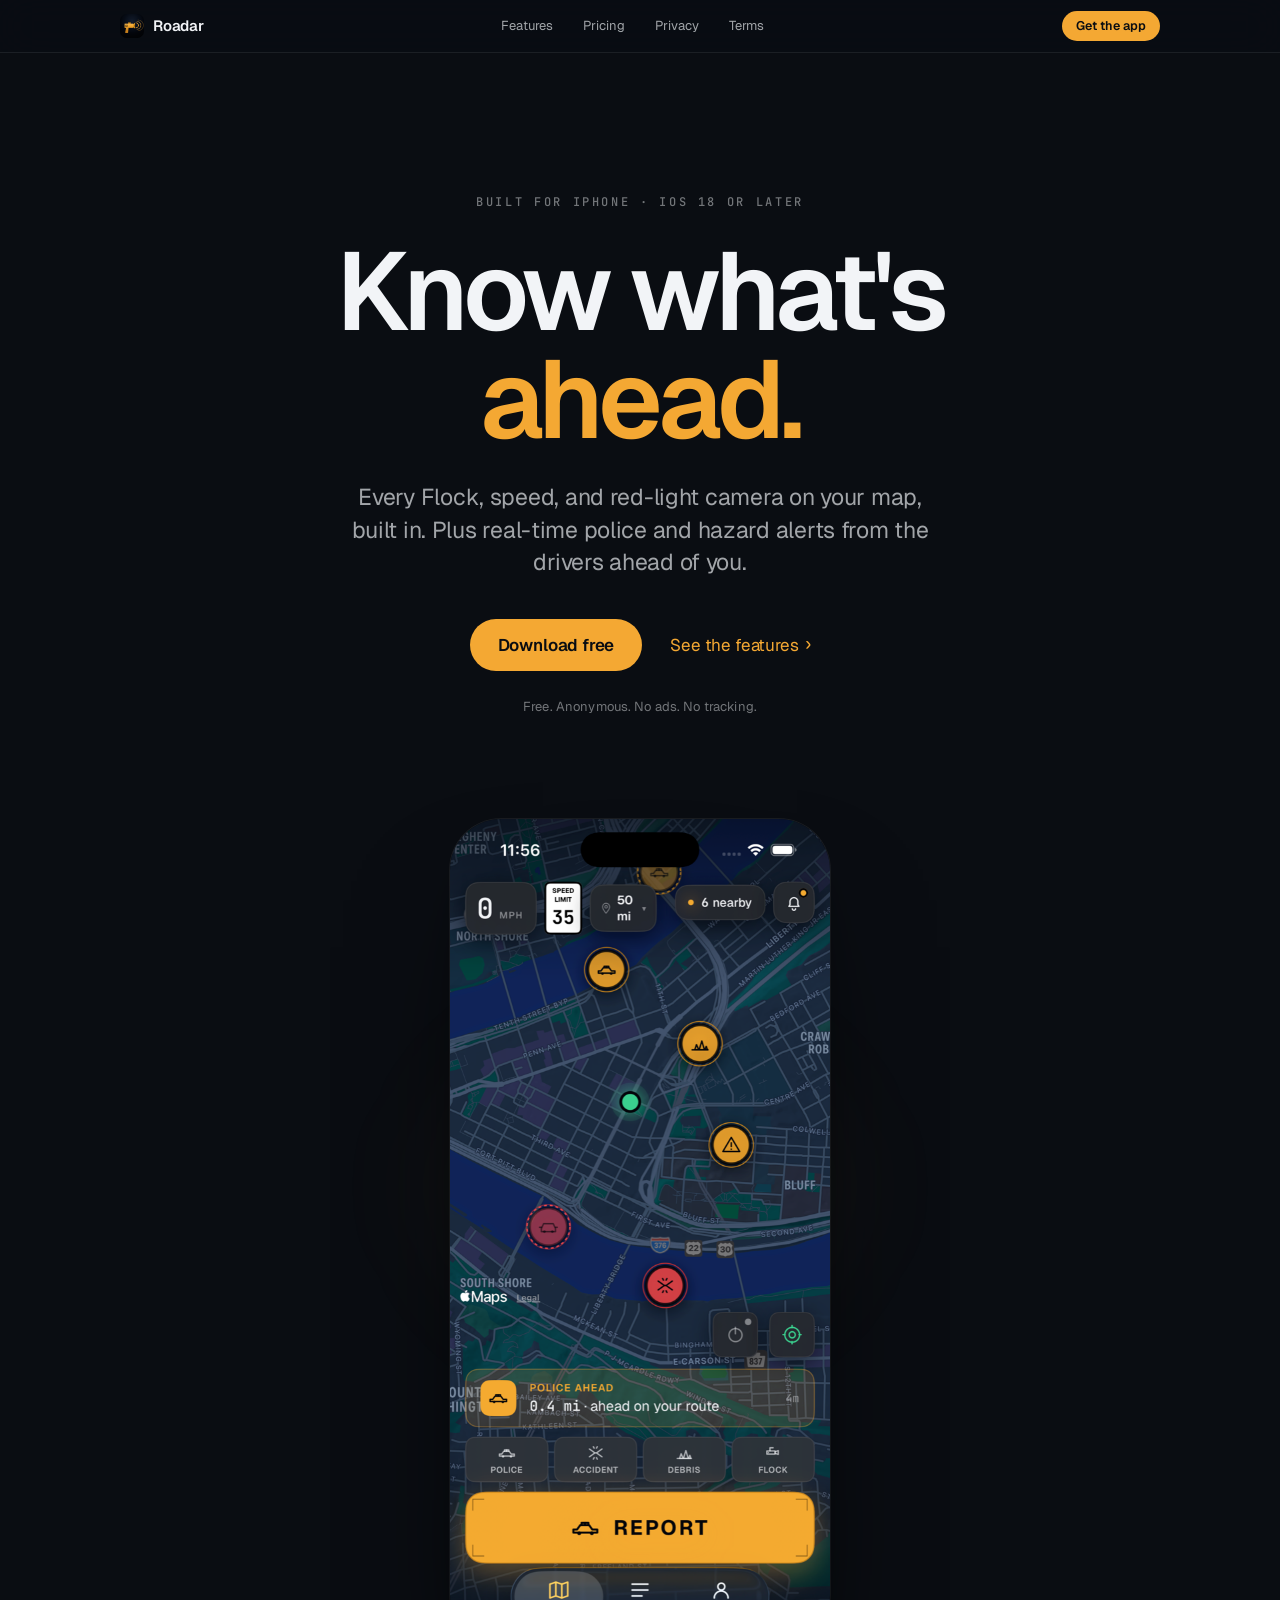
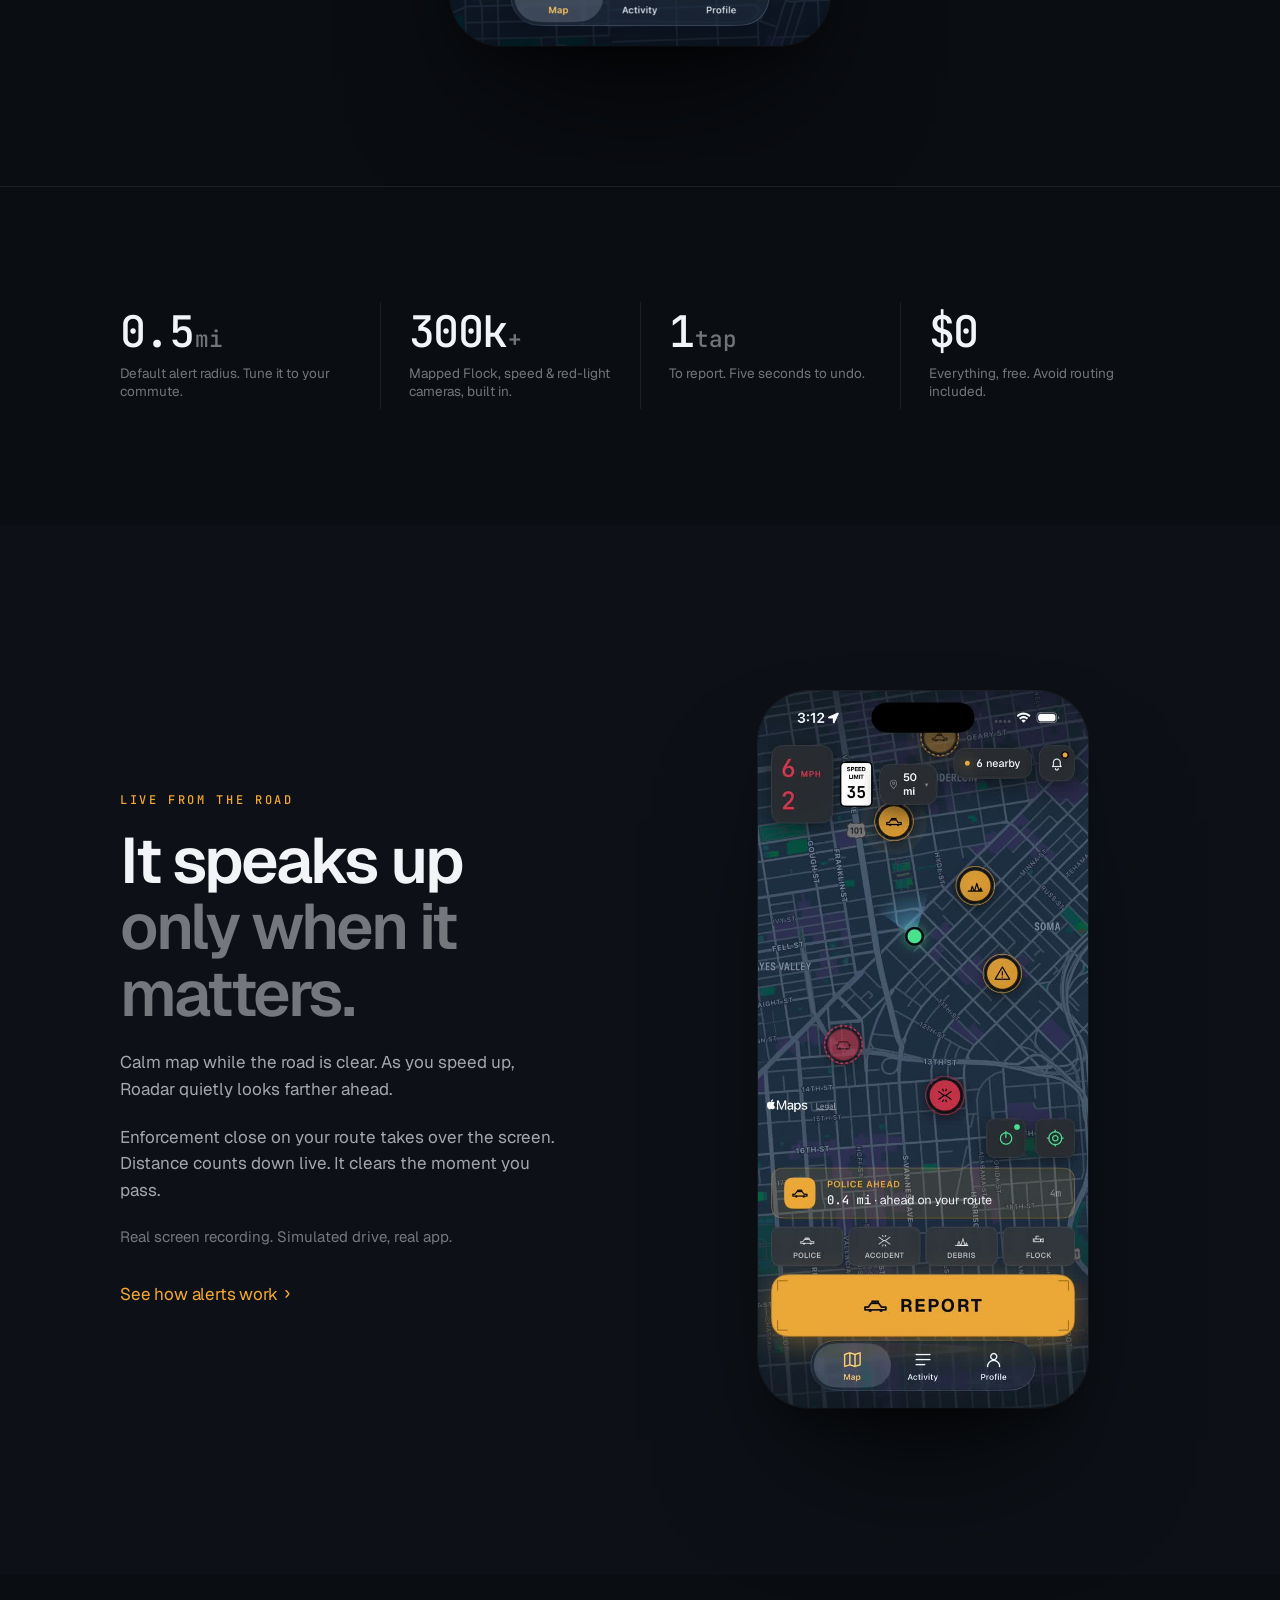
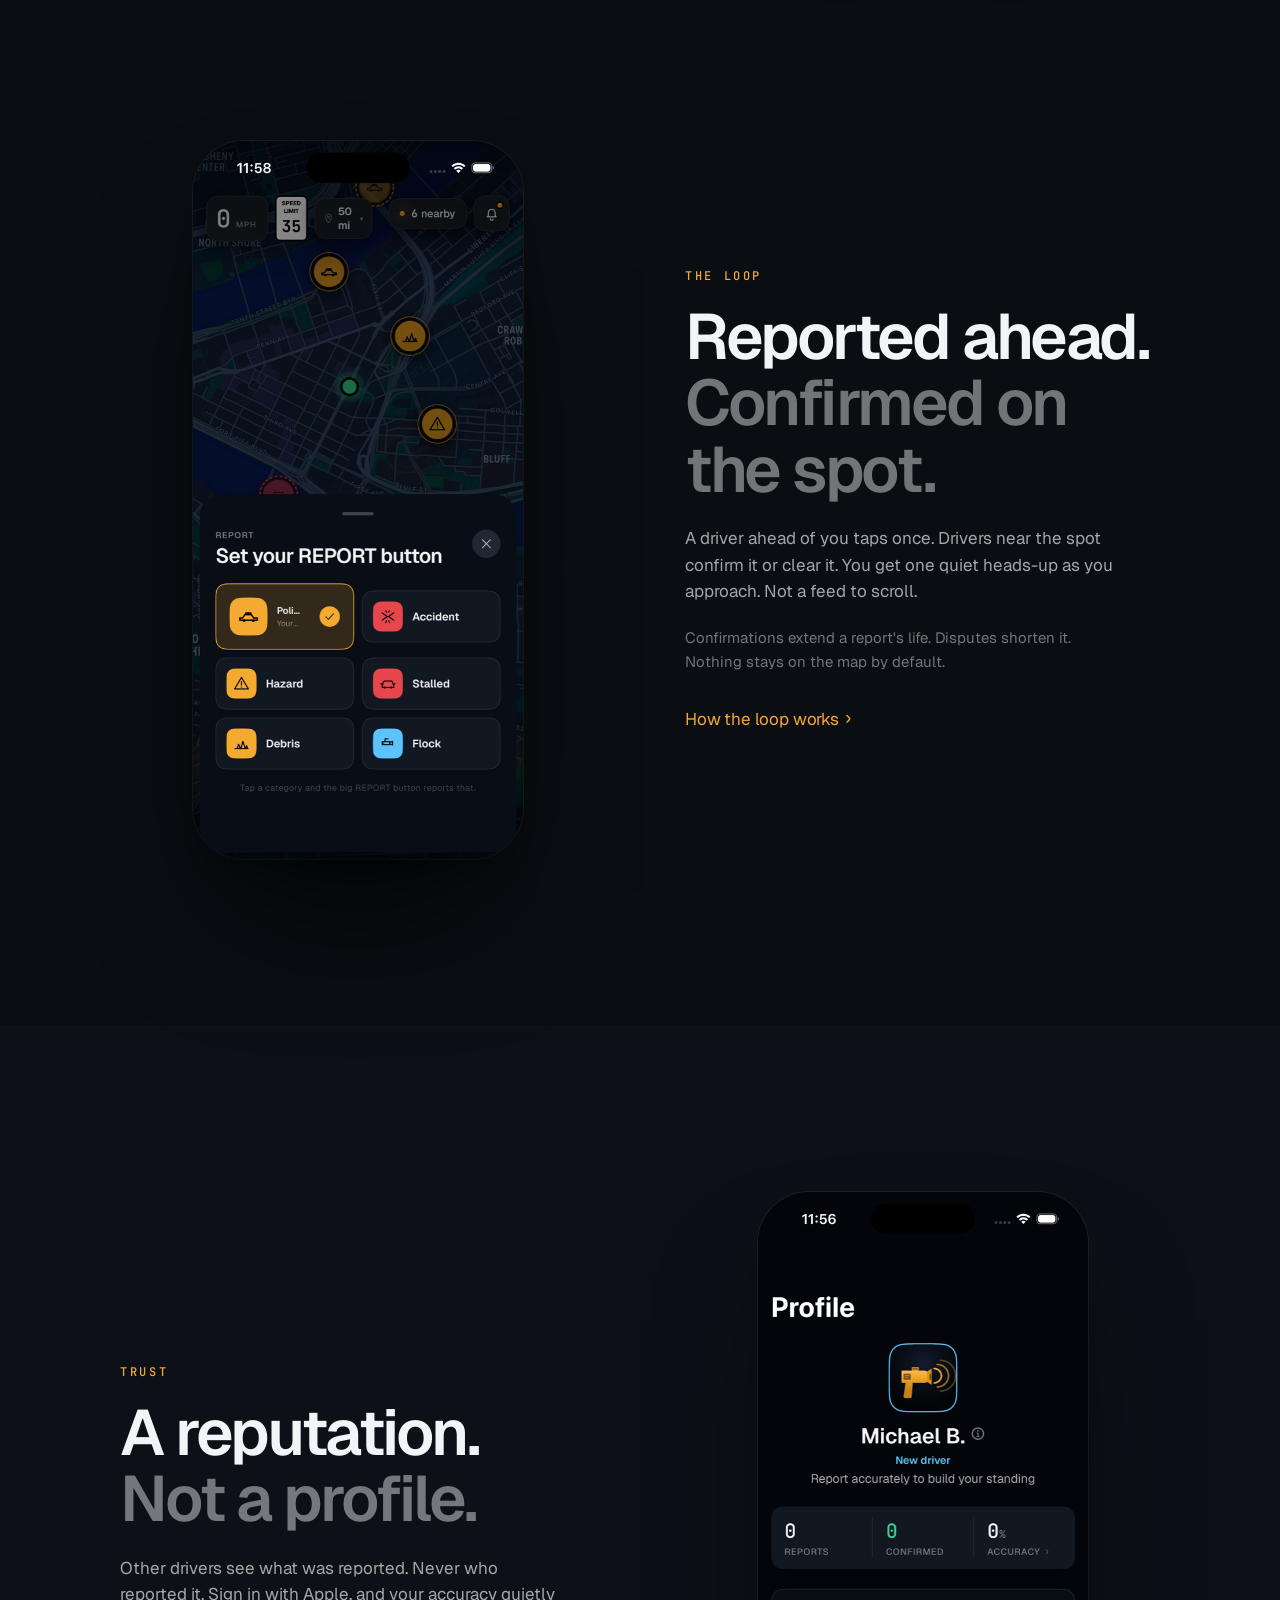
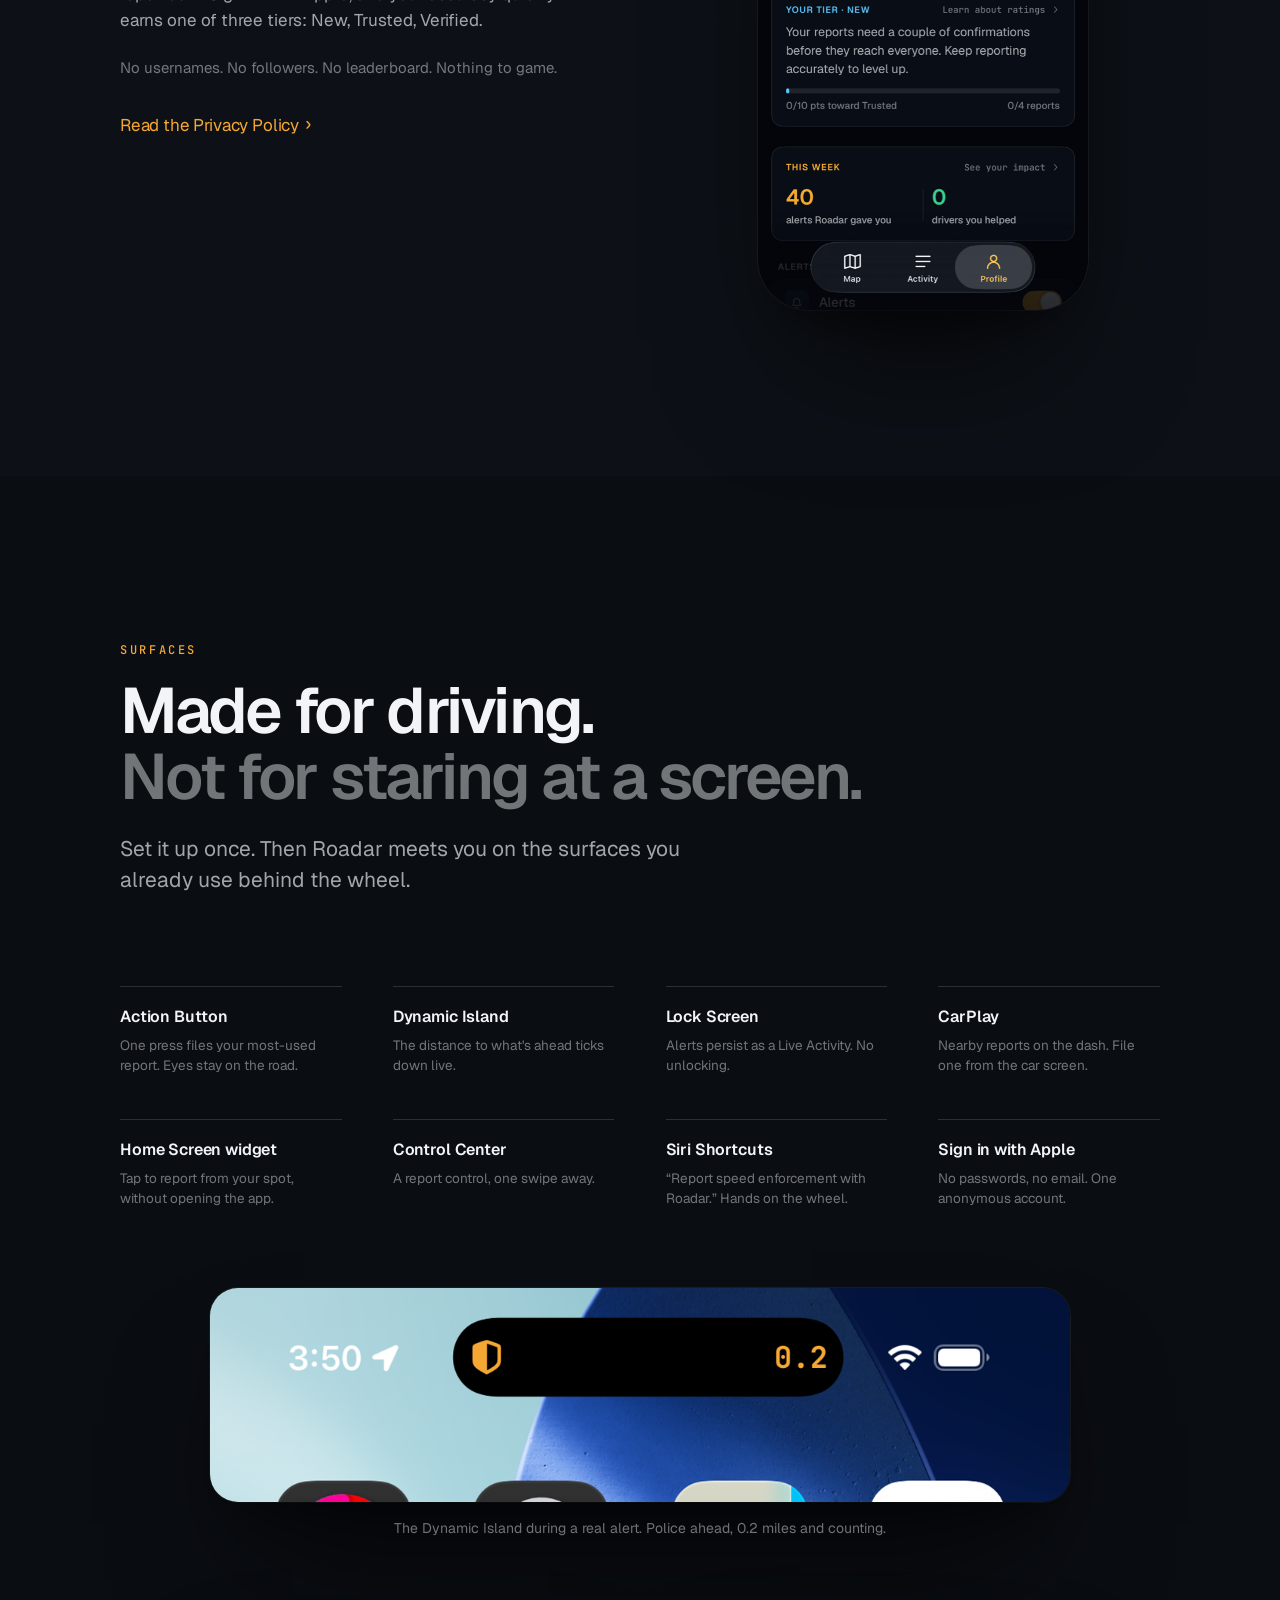
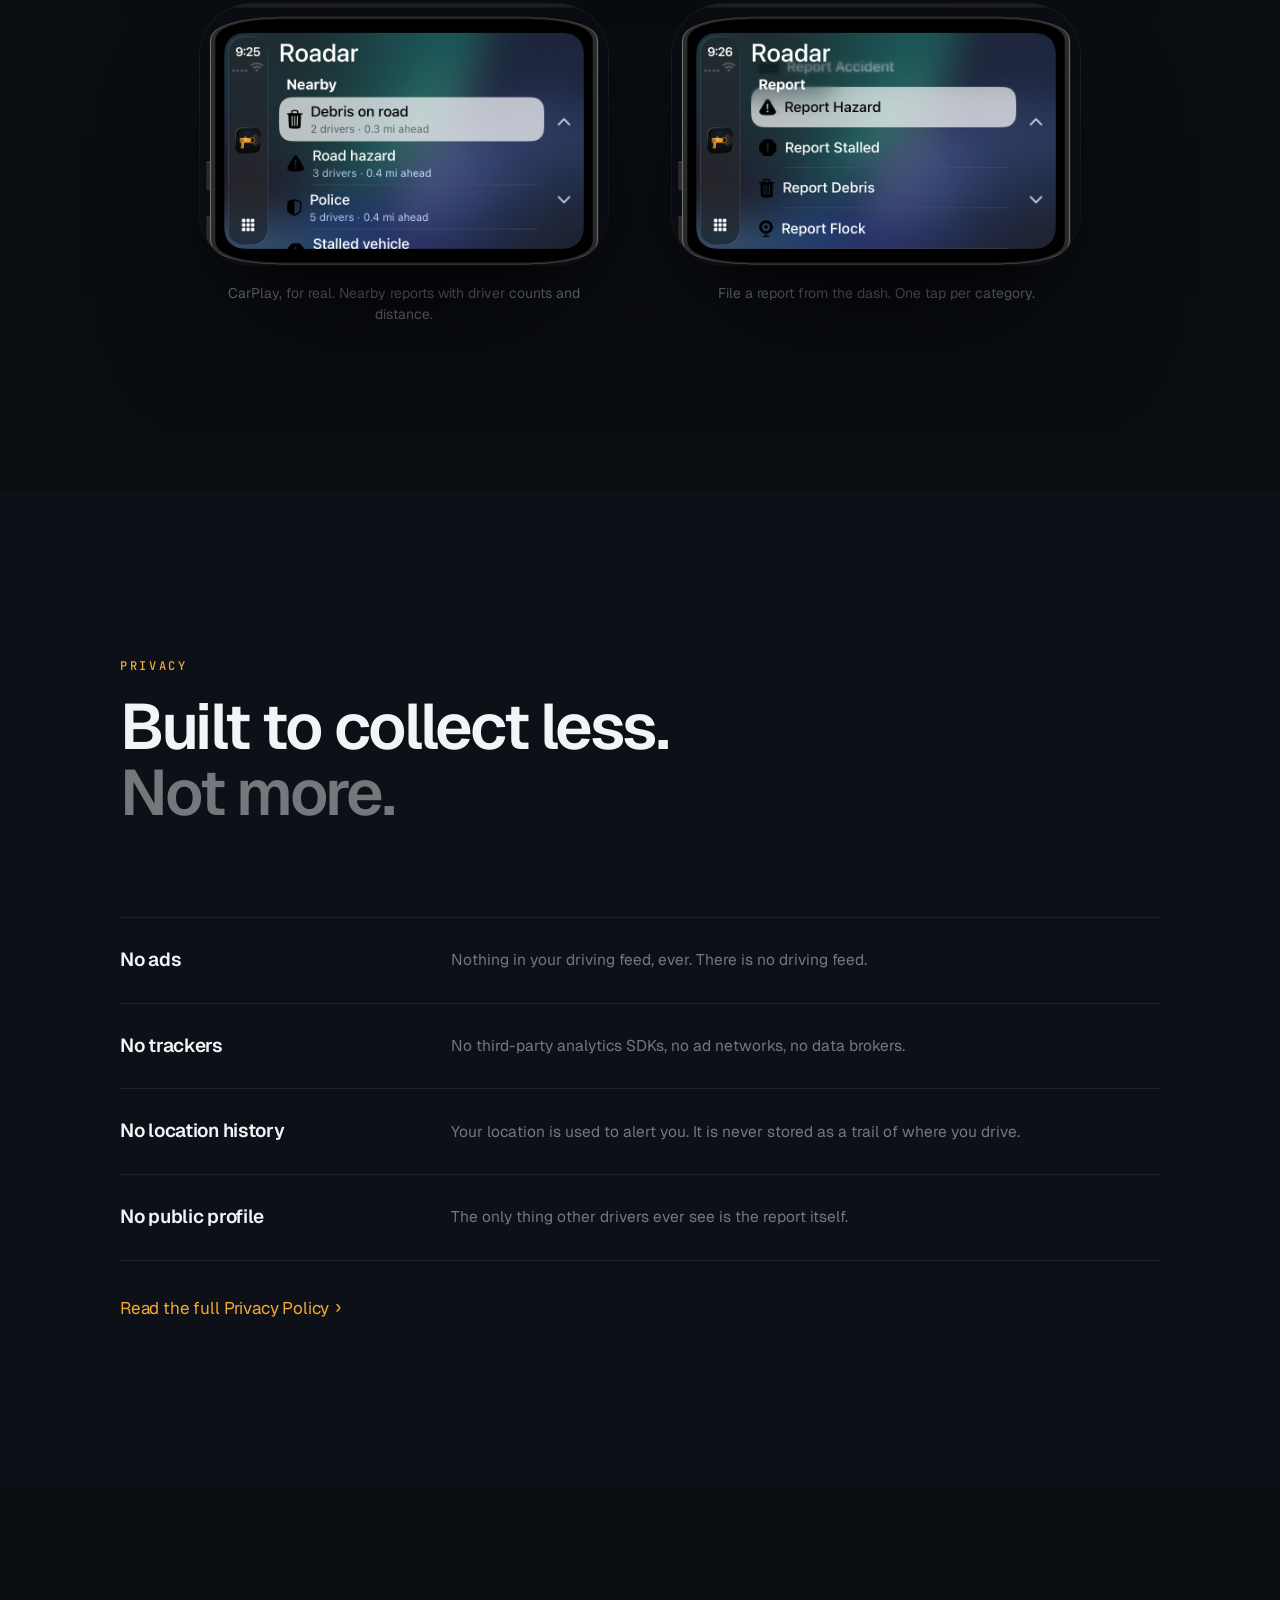
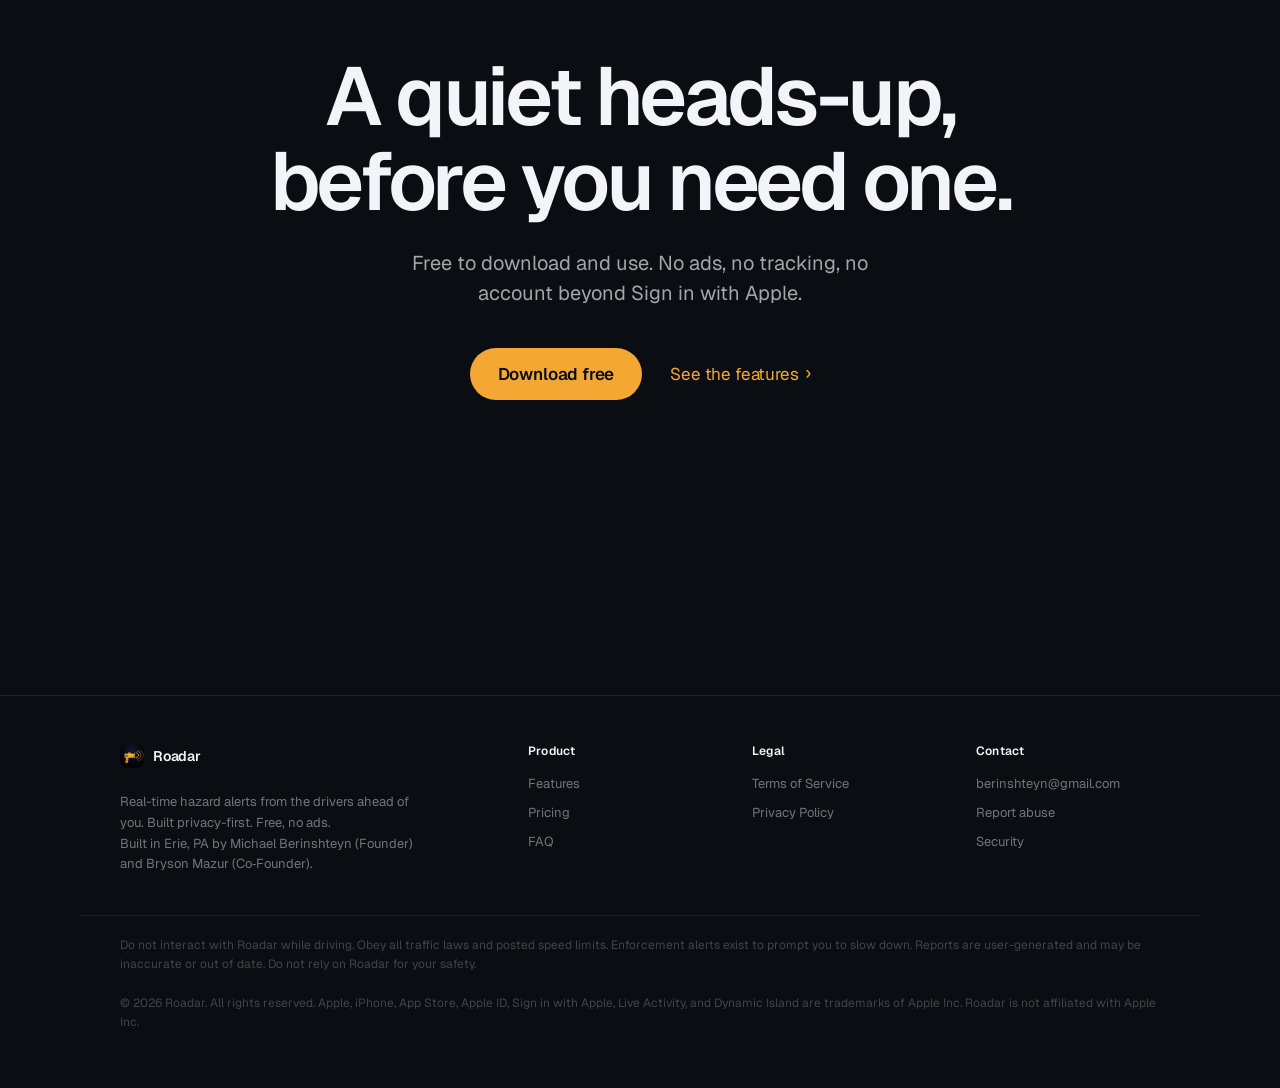
==== commit 502c7045: "Update site for Roadar 1.2: everything free, Avoid routing included Drop the Avoid subscription from" ====
--- a/index.html
+++ b/index.html
@@ -87,7 +87,7 @@
       </div>
       <div class="stat">
         <div class="value">$0</div>
-        <div class="label">Free core app, forever. Optional Avoid add-on, $0.99/yr.</div>
+        <div class="label">Everything, free. Avoid routing included.</div>
       </div>
     </div>
   </div>
